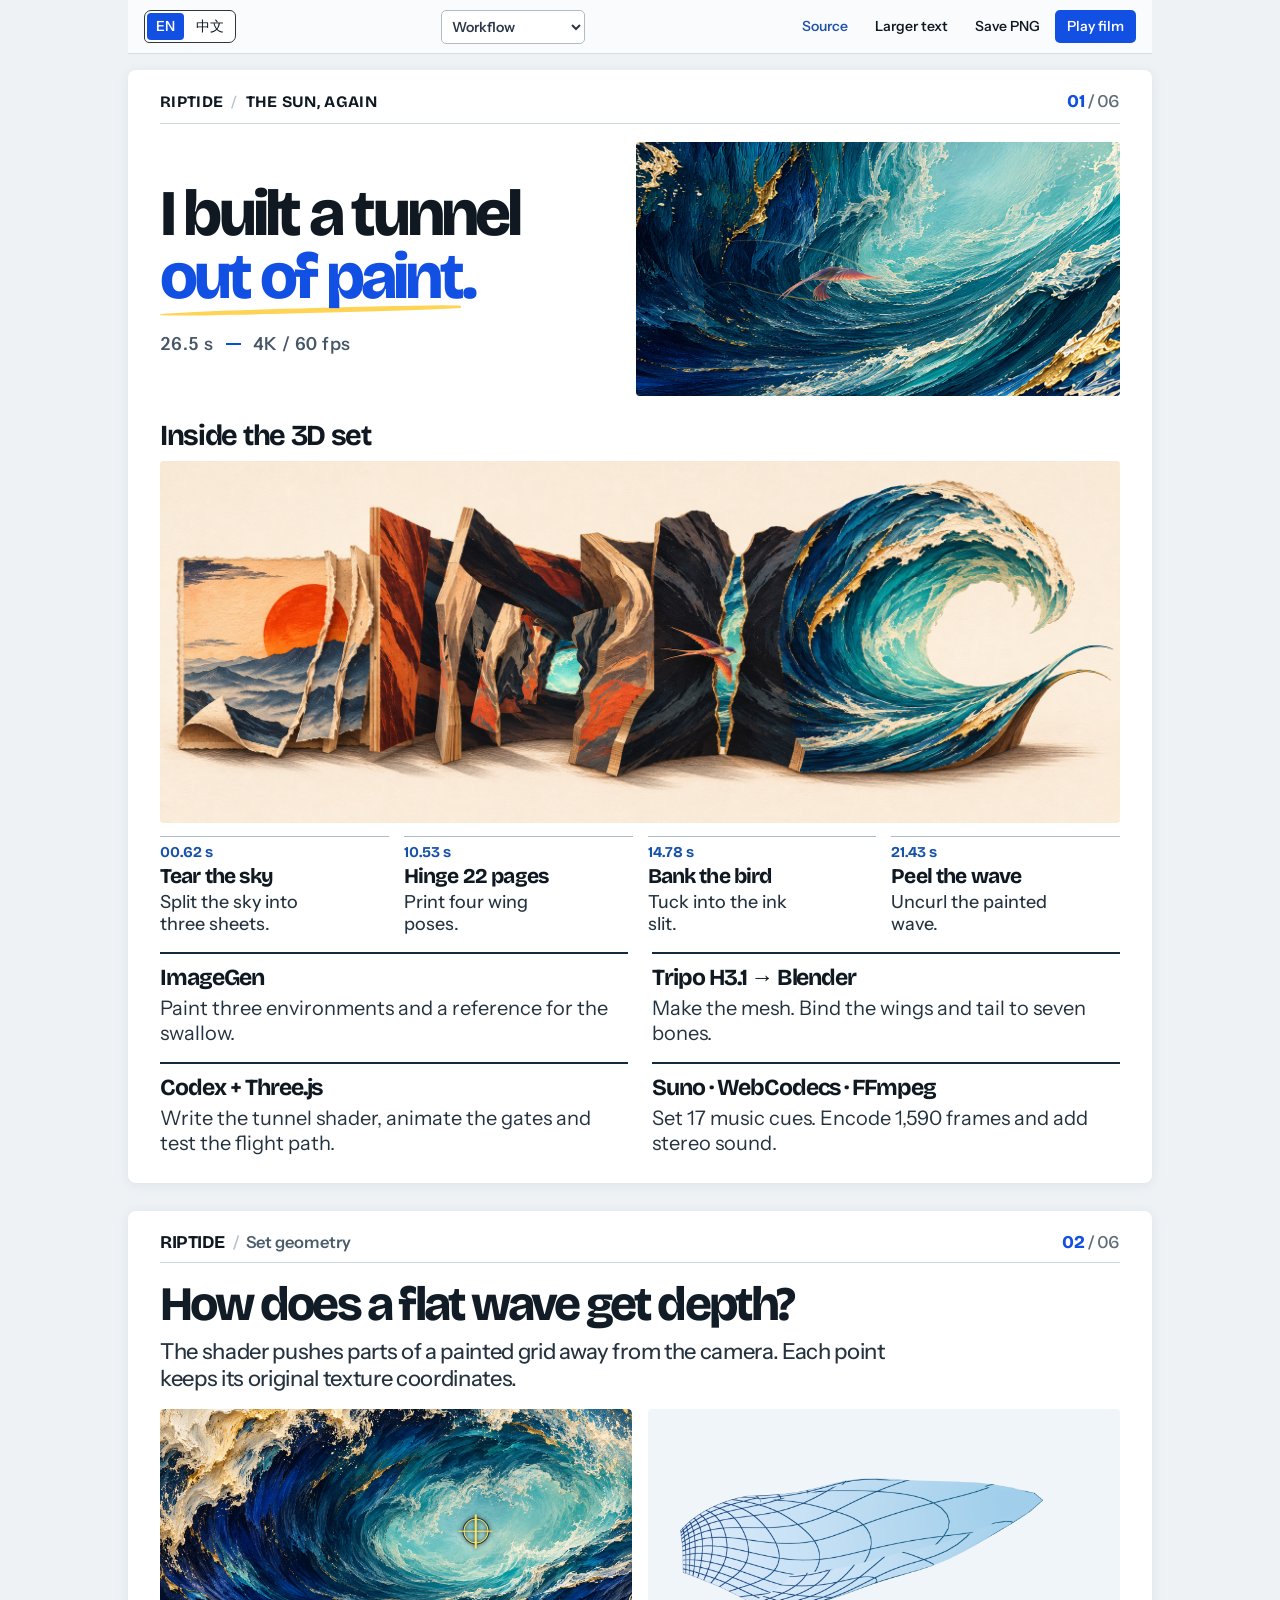
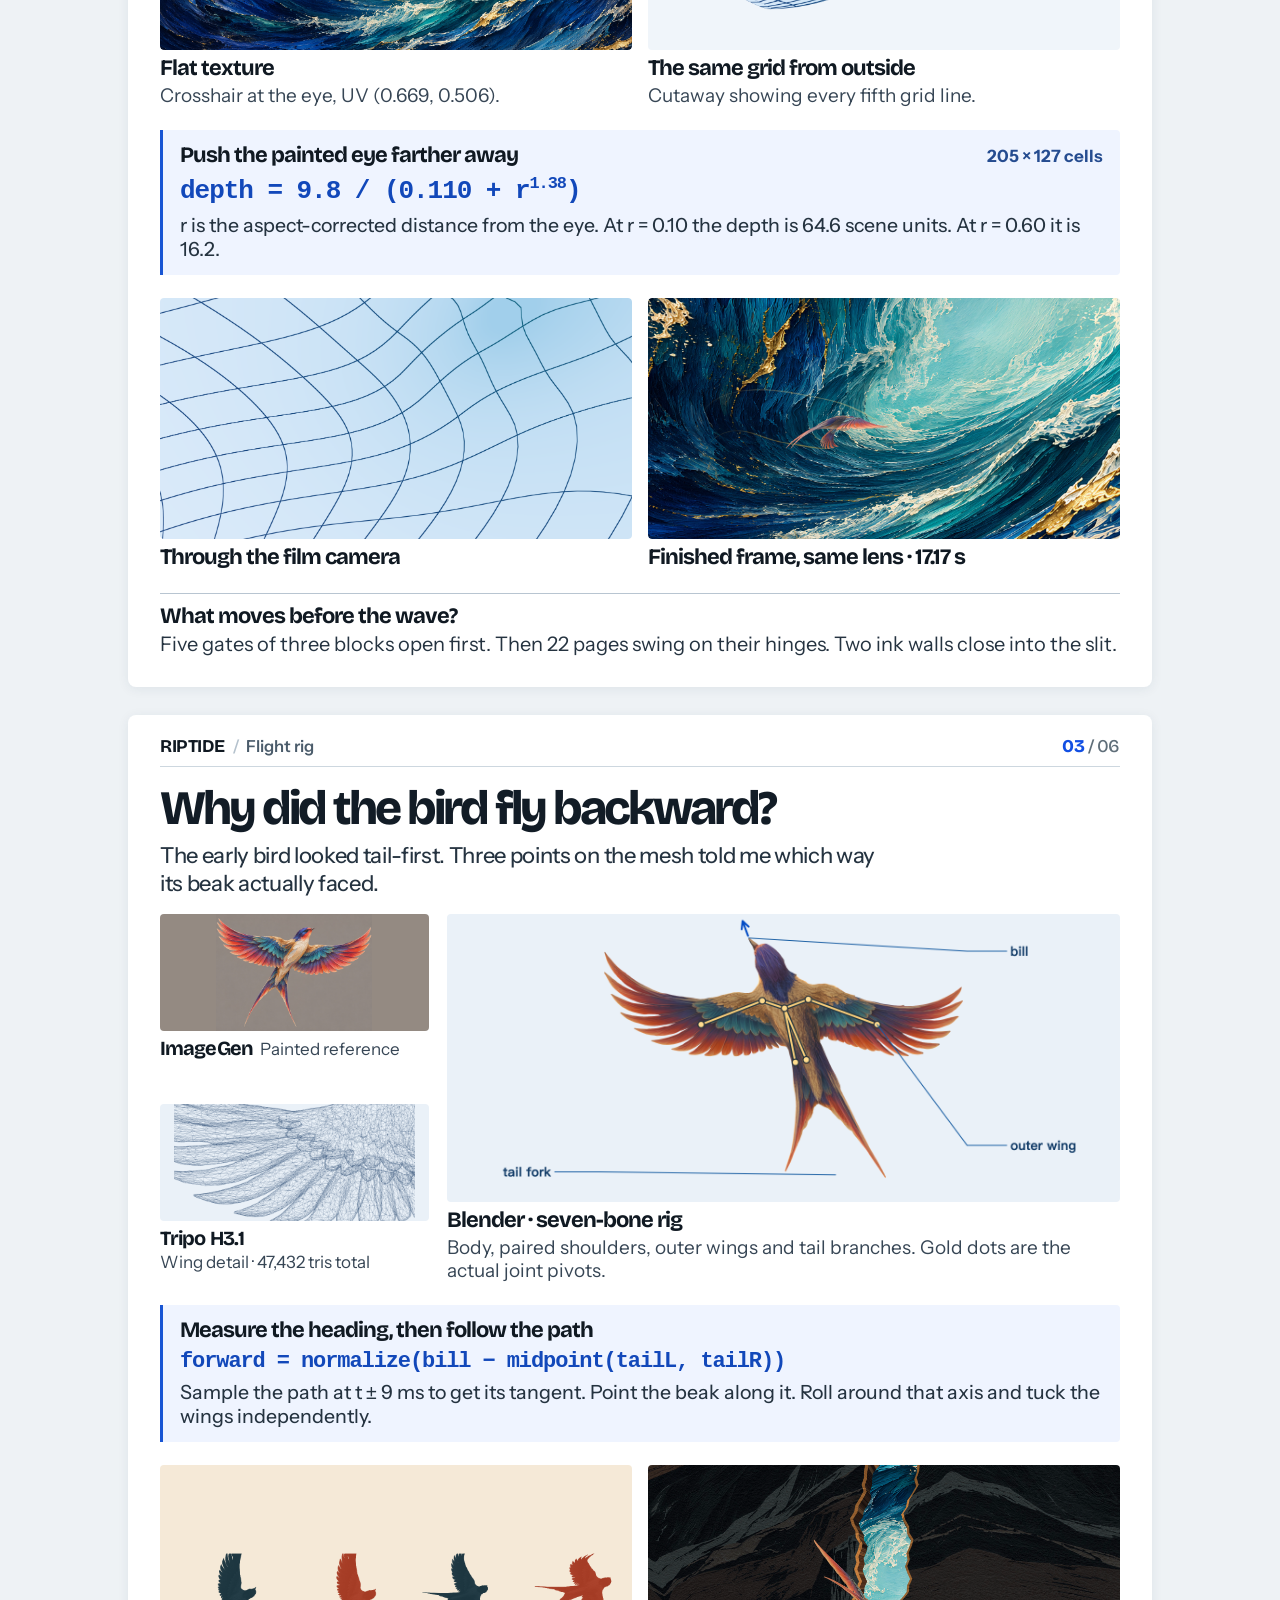
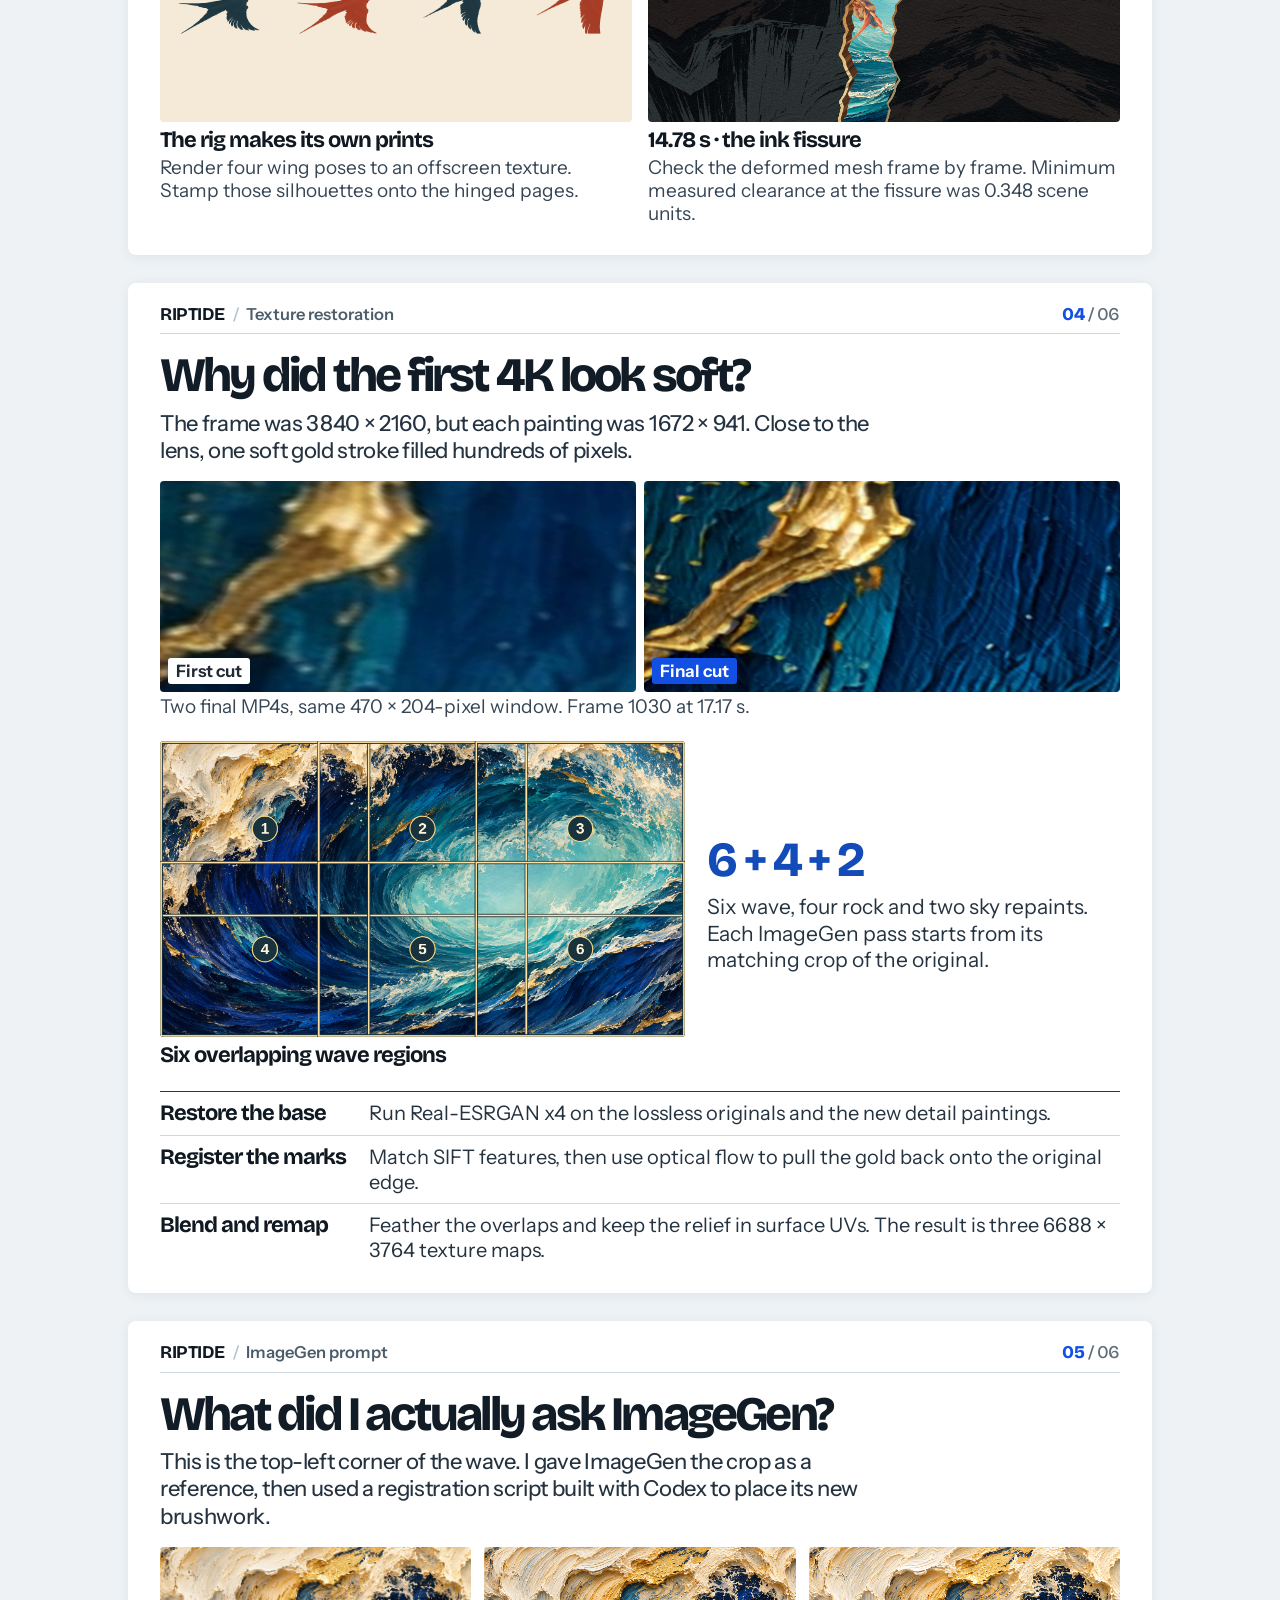
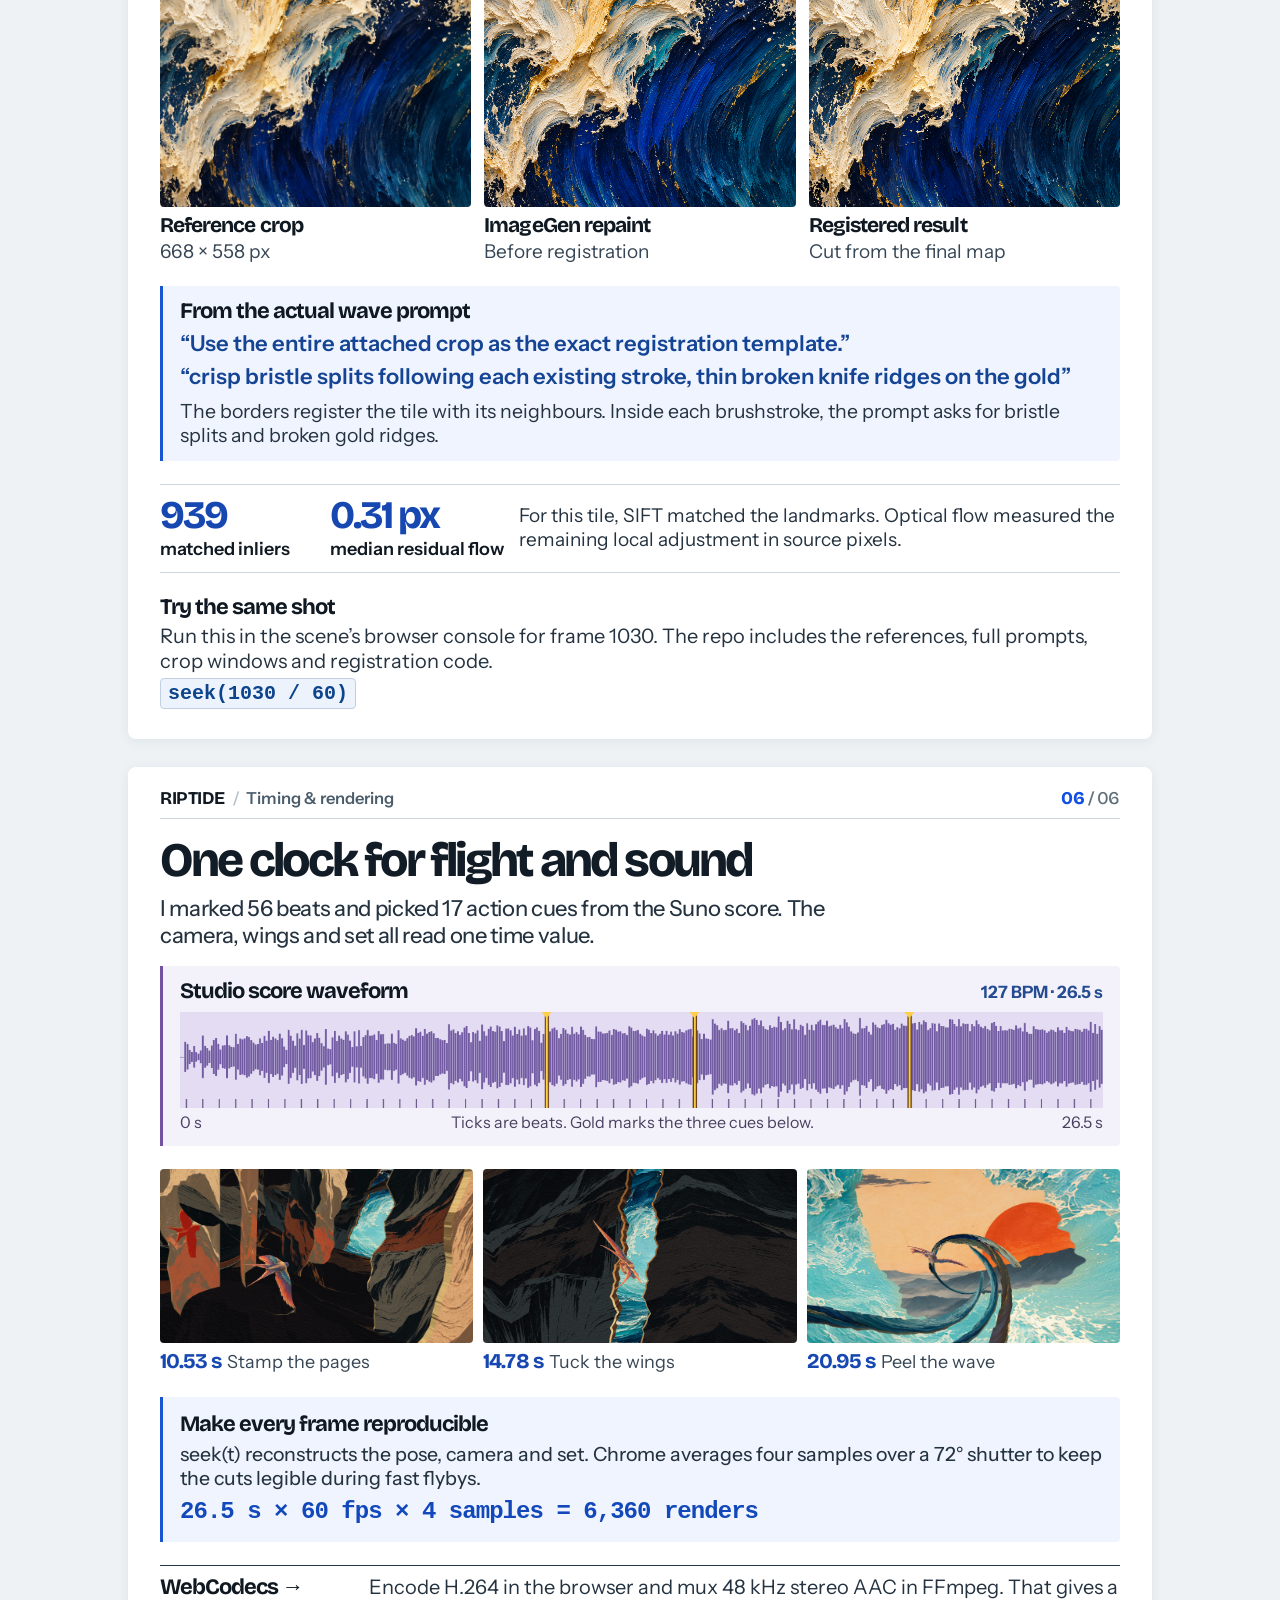
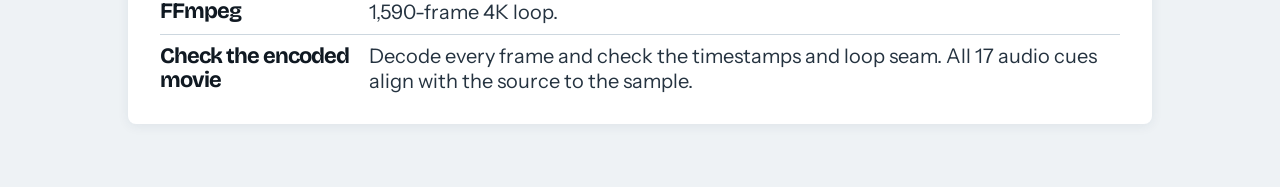
==== making-of.html @ d549d16a "Release Riptide and its six illustrated build notes" ====
<!doctype html>
<html lang="en"><head><meta charset="utf-8"><meta name="viewport" content="width=device-width,initial-scale=1">
<link rel="icon" href="data:,"><meta name="author" content="Andy Woohoo"><meta name="theme-color" content="#f8fafc"><title>The Sun, Again / Riptide — Making of</title>
<style>@font-face{font-family:Instrument;src:url(assets/instrument-sans.woff2) format("woff2");font-weight:100 900;font-display:swap}
@font-face{font-family:Print;src:url(making-of-src/art/instrument-serif-regular.woff2) format("woff2");font-weight:400;font-display:swap}
@font-face{font-family:Print;src:url(making-of-src/art/instrument-serif-italic.woff2) format("woff2");font-weight:400;font-style:italic;font-display:swap}
*{box-sizing:border-box}html{background:#1c2426;color:#212b2c}body{margin:0;font-family:Instrument,"PingFang SC","Microsoft YaHei",sans-serif;font-synthesis:none}
button,a{font:inherit;color:inherit}button{cursor:pointer}a{text-decoration:none}
button:focus-visible,a:focus-visible,input:focus-visible{outline:3px solid #cf5c31;outline-offset:3px}
.reader{width:min(100% - 32px,900px);min-height:64px;margin:auto;display:flex;align-items:center;justify-content:space-between;color:#eee7da;font-size:14px;gap:12px}
.reader button,.reader a,.modal-actions button,.modal-actions a{border:0;background:none;padding:8px 12px;line-height:1.2}
.langs,.actions{display:flex;align-items:center;gap:3px}.reader .langs button[aria-pressed=true]{border-bottom:1px solid #f1d6a5}
.reader .actions a:last-child{color:#243130;background:#eddfc9;border-radius:3px}
.reader button:hover,.reader a:hover,.modal-actions button:hover,.modal-actions a:hover{text-decoration:underline}
main{padding:0 16px 32px}#scroll-area{max-width:900px;margin:auto;overflow:auto}#paper-size{position:relative;overflow:hidden;margin:auto}
.poster{width:800px;height:1000px;transform-origin:top left;background:#f8ecda;color:#172b30;display:grid;grid-template-rows:266px 448px 235px 51px;overflow:hidden;position:relative}
.hero{isolation:isolate;position:relative;background:#0d222c;overflow:hidden;color:#fff3dd}
.hero>img{position:absolute;inset:0 0 0 auto;width:81%;height:100%;object-fit:cover;object-position:53% 56%;z-index:-2}
.hero-shade{position:absolute;inset:0;z-index:-1;background:linear-gradient(90deg,#102530 0%,#102530 14%,rgba(13,34,44,.96) 24%,rgba(13,34,44,.8) 34%,rgba(13,34,44,.14) 53%,transparent 64%)}
.hero-copy{position:absolute;inset:25px 30px}
.film-name{font-weight:640;letter-spacing:.12em;font-size:15px;line-height:1.3}.film-name span{color:#e6a37a;margin:0 3px}
h1,h2,figure,p{margin:0}
h1{font:400 72px/.88 Print,Georgia,serif;letter-spacing:-.025em;margin-top:21px}
h1>span,h1>em{display:block}h1>em{font-weight:400;color:#f6c49a}
.hero-meta{display:flex;gap:9px;align-items:center;font-size:17px;letter-spacing:.025em;position:absolute;bottom:0;left:0;color:#efdfcc;font-variant-numeric:tabular-nums}
.hero-meta b{width:22px;height:1px;background:#c98e65}
.route{background:#f8ead7;display:grid;grid-template-rows:52px 279px 117px;border-bottom:1px solid #a6937c}
.route-header{padding:16px 30px 0;display:flex;align-items:baseline;justify-content:space-between;z-index:1}
.route h2,.proof h2{font:400 33px/1.06 Print,Georgia,serif;letter-spacing:-.025em}
.toolname{font-size:17px;letter-spacing:.005em;font-weight:570;color:#594c3f}.toolname i{font-weight:400;font-style:normal;color:#a9482d}
.model{width:100%;position:relative;overflow:hidden}.model img{width:100%;height:100%;object-fit:cover;object-position:center 52%;display:block}
.model:after{content:"";position:absolute;inset:0;pointer-events:none;background:linear-gradient(180deg,#f8ead7 0,transparent 9%,transparent 94%,#f8ead7 100%)}
.stations{display:grid;grid-template-columns:repeat(4,1fr);padding:0 29px;gap:14px}
.station,.proof{text-align:left;border:0;background:none;color:inherit;padding:0;display:block;font-family:inherit;appearance:none}
.station{position:relative;align-self:start;border-top:1px solid #a48c71;padding-top:6px}.station:before{content:"";position:absolute;top:-5px;left:0;width:1px;height:7px;background:#996d4b}
.station time{display:block;color:#8c462d;font:600 13px/1.2 Instrument,sans-serif;font-variant-numeric:tabular-nums;letter-spacing:.045em}
.station strong{display:block;font-weight:680;font-size:20px;line-height:1.18;margin:4px 0 3px;letter-spacing:-.04em}
.station>span{display:block;color:#493f37;font-size:16px;line-height:1.19;font-weight:470;max-width:170px}
.proofs{padding:19px 30px 12px;display:grid;grid-template-columns:1fr 1fr;gap:22px;background:#faf3e6}
.proof{align-self:start;min-width:0}.proof h2{font-size:32px;margin:0 0 12px}
.triptych,.crops{height:106px;display:grid;gap:3px;overflow:hidden;background:#f5e9d9}
.triptych{grid-template-columns:1fr 1fr 1fr}.triptych img,.crops img{display:block;width:100%;height:100%;object-fit:cover}
.triptych img:first-child{object-position:62% 52%}.triptych img:nth-child(2){object-position:65% 50%}.triptych img:nth-child(3){object-position:56% 46%}
.crops{grid-template-columns:1fr 1fr}.crops>div{min-width:0;position:relative;overflow:hidden}
.crops img{object-position:25% center}.crops span{position:absolute;left:4px;bottom:4px;background:#0c222ee8;color:#fff4df;padding:2px 6px;font-size:15px;line-height:1.1}
.proof p{margin-top:10px;color:#393d3c;font-size:18px;line-height:1.22;font-weight:470}
.colophon{display:flex;align-items:center;justify-content:space-between;padding:0 30px;background:#192f35;color:#f5e8d5;font-size:13px;font-weight:460}.colophon .author{font-size:17px;font-weight:600}.colophon>div{display:grid;text-align:right;line-height:1.3}.colophon a{color:#f2caac;font-size:15px}.colophon a:hover{text-decoration:underline}
.station:hover strong,.proof:hover h2{color:#9d3a23}html.export .station:hover strong,html.export .proof:hover h2{color:inherit}
[lang="zh-CN"] h1{font:600 53px/1.17 "Songti SC","STSong","PingFang SC",serif;margin-top:17px;letter-spacing:.005em}
[lang="zh-CN"] h1>em{font-style:normal;font-weight:600}
[lang="zh-CN"] .route h2,[lang="zh-CN"] .proof h2{font:650 27px/1.12 "Songti SC","STSong","PingFang SC",serif;letter-spacing:0}
[lang="zh-CN"] .station strong{letter-spacing:0;font-size:18px}[lang="zh-CN"] .station>span{font-size:15px;line-height:1.32}
[lang="zh-CN"] .proof p{font-size:17px;line-height:1.4}
dialog{width:min(700px,calc(100% - 24px));max-height:92dvh;padding:16px 24px 20px;color:#142d34;background:#fcf2e3;border:1px solid #9e896e;border-radius:3px;overflow:auto}
dialog::backdrop{background:#091a21cc}.dialog-bar,.modal-actions,.range-row{display:flex;align-items:center;justify-content:space-between;gap:10px}.dialog-bar{font-weight:640;font-size:13px;letter-spacing:.05em;color:#904127}
#close{background:none;border:0;font-size:30px;line-height:1;padding:1px 5px}#modal-title{font:400 42px/1.06 Print,"Songti SC",Georgia,serif;margin:7px 0 16px}
#view{position:relative;line-height:0;overflow:hidden;background:#e8d8bd}#view img{width:100%;height:auto;display:block}.modal-triplet{display:grid;grid-template-columns:1fr 1fr 1fr;gap:3px}.modal-triplet img{aspect-ratio:1.09;object-fit:cover}
#view .front{position:absolute;inset:0;height:100%;width:100%;clip-path:inset(0 50% 0 0)}
#view .split{position:absolute;top:0;bottom:0;left:50%;border-left:2px solid #fff7d7}
.range-row{margin:10px 0 2px;font-size:14px}.range-row input{accent-color:#95502e;width:47%}#modal-text{font-size:18px;line-height:1.45;margin:14px 0 20px}
.modal-actions{justify-content:flex-start;border-top:1px solid #bdad96;padding-top:10px;gap:6px}.modal-actions button{padding-left:0;padding-right:14px}.modal-actions a{margin-left:auto;font-weight:620;color:#8c3b25}
[hidden]{display:none!important}
@media(max-width:580px){main{padding:0 0 20px}.reader{width:calc(100% - 12px);min-height:49px;font-size:12px}.reader button,.reader a{padding:7px 6px}.actions{gap:1px}dialog{padding:13px 14px}#modal-title{font-size:33px}#modal-text{font-size:16px;line-height:1.42}}
@media(prefers-reduced-motion:no-preference){.station strong,.proof h2{transition:color .15s ease}}
html.export,html.export body{background:#f8ecda}html.export nav{display:none}html.export main{padding:0}html.export #scroll-area{max-width:none;margin:0;overflow:visible}

#book{width:800px;display:grid;gap:16px;transform-origin:top left}
.reader select{color:inherit;background:#243336;border:1px solid #536060;border-radius:3px;font:inherit;padding:6px;cursor:pointer;max-width:144px}
.reader{position:sticky;top:0;z-index:4;background:#1c2426}
#book>article{scroll-margin-top:66px}
.stack{padding:15px 30px 14px;display:grid;grid-template-columns:1fr 1fr;grid-template-rows:1fr 1fr;column-gap:24px;row-gap:11px;background:#faf1e1}
.stack>div,.stack>button{padding:8px 0 0;border:0;border-top:1px solid #b39b7c;background:none;color:inherit;font:inherit;text-align:left;align-self:stretch;display:flex;flex-direction:column;justify-content:flex-start}
.stack strong{font-size:21px;line-height:1.16;letter-spacing:-.033em;font-weight:680}
.stack p{margin:5px 0 0;line-height:1.25;font-size:17px;color:#47483f}
.stack-action:hover strong{color:#a04d30}
.plate{width:800px;height:1000px;display:flex;flex-direction:column;background:#faf1e2;color:#183038;overflow:hidden;position:relative}
.platehead{padding:22px 30px 17px;flex:none}
.folio{display:flex;align-items:center;justify-content:space-between;line-height:1.15;border-bottom:1px solid #a79174;padding-bottom:8px;color:#784c34;font-size:15px;font-weight:580}
.folio b{letter-spacing:.13em;font-size:15px;color:#193239;font-weight:700}
.platehead h2{font:400 55px/1.03 Print,Georgia,serif;letter-spacing:-.027em;margin:14px 0 7px}
.platehead p{font-size:21px;font-weight:470;line-height:1.27;max-width:735px;color:#394348;letter-spacing:-.013em}
.platebody{display:flex;flex-direction:column;justify-content:space-between;gap:12px;flex:1;min-height:0;padding:0 30px 20px}
.platebody>*{flex:none}
.duo,.bird-bottom,.cueframes{display:grid;grid-template-columns:1fr 1fr;gap:16px}
.plate figure{min-width:0}
.plate figure img,.region-picture canvas{display:block;width:100%;height:100%;object-fit:cover}
.plate figcaption{padding-top:7px}
.plate figcaption>b,.plate figcaption>span{display:block}
.plate figcaption>b,.compare-proof>b,.textband>b,.recipe b,.pipeline>b,.plothead strong{font-size:20px;font-weight:680;line-height:1.12;letter-spacing:-.023em}
.plate figcaption>span,.compare-proof>span{font-size:17px;line-height:1.23;color:#444b48;display:block;margin-top:3px}
.imgscene,.region-picture{overflow:hidden;position:relative;background:#182d35}
.widefig .imgscene{height:176px}
.wire img{object-fit:contain!important}
.lensfig .imgscene{height:147px}
.eye-pin{position:absolute;left:66.9%;top:50.6%;transform:translate(-50%,-50%);width:25px;height:25px;border:1.5px solid #ffdd86;border-radius:50%;filter:drop-shadow(0 0 2px #16262a)}
.eye-pin:before,.eye-pin:after{position:absolute;content:'';background:#ffeab3;left:50%;top:50%;transform:translate(-50%,-50%)}
.eye-pin:before{height:1.5px;width:34px}.eye-pin:after{height:34px;width:1.5px}
.math-note,.pipeline{background:#17343c;color:#fbf2de;padding:14px 18px 13px}
.math-title,.plothead{display:flex;align-items:baseline;justify-content:space-between;gap:10px}
.math-title>b,.pipeline>b{font-size:19px;line-height:1.15;font-weight:640}
.math-title>span{font-size:15px;color:#ddc6a4;white-space:nowrap}
.math-note code,.pipeline code{font:500 25px/1.15 ui-monospace,Menlo,monospace;display:block;letter-spacing:-.04em;margin:6px 0;color:#f9c58c}
.math-note sup{font-size:.65em}
.math-note p,.pipeline p{line-height:1.28;font-size:17.5px;color:#f3e7d7;font-weight:440}
.textband{border-top:1px solid #a59074;padding-top:9px}
.textband p,.recipe p,.region-notes p{font-size:18px;line-height:1.25;color:#394544;margin:4px 0 0}
.sheetfoot{display:flex;align-items:center;gap:18px;padding:0 30px;background:#192f35;color:#f3e5d0;height:42px;flex:none;font-size:14px}
.sheetfoot>span{margin-right:auto;font-size:16px;font-weight:650}
.sheetfoot a{color:#f1ccb0}.sheetfoot a:hover,.project-url:hover{text-decoration:underline}
.bird-build{display:grid;grid-template-columns:29% 1fr;grid-template-rows:1fr 1fr;column-gap:17px;row-gap:9px}
.small-view{grid-column:1}.big-view{grid-column:2;grid-row:1 / span 2;display:flex;flex-direction:column}
.bird-build .small-view img{height:81px;object-fit:contain;background:#132a33}
.bird-build .small-view:first-child img{object-fit:cover;object-position:50% 46%}
.bird-build .big-view img{height:211px;object-fit:contain;background:#132a33}
.small-view figcaption{display:flex;align-items:baseline;flex-wrap:wrap;gap:2px 7px;padding-top:5px}
.small-view figcaption>b{font-size:18px}.small-view figcaption>span{font-size:15px;margin:0}
.birdcard .math-note code{font-size:21px}
.bird-bottom figure>img{height:139px}.bird-bottom figure:first-child>img{object-fit:contain;background:#f0dfbf}
.compare-proof{border:0;background:none;padding:0;font:inherit;text-align:left;color:inherit}
.compare-proof .crops{height:168px;gap:4px}.compare-proof .crops img{object-fit:fill;object-position:center}
.compare-proof .crops span{left:8px;bottom:7px;font-size:16px;padding:4px 8px}
.compare-proof>b{display:block;margin-top:8px}
.repaintrow{display:grid;grid-template-columns:1.12fr .88fr;gap:22px;align-items:center}
.region-picture{aspect-ratio:1672 / 941}
.region-picture canvas{position:absolute;inset:0}
.region-notes strong{font:400 51px/.98 Print,Georgia,serif;letter-spacing:-.035em;color:#9b462e}
.region-notes p{margin-top:10px;font-size:19px;line-height:1.27}
.recipe>div{display:grid;grid-template-columns:195px 1fr;align-items:baseline;gap:12px;border-top:1px solid #aa9579;padding:8px 0}
.recipe>div:last-child{padding-bottom:0}
.recipe p{margin:0;font-size:17.5px;line-height:1.24}
.waveplot{background:#17343c;color:#f6e8cf;padding:13px 15px 10px}
.plothead strong{font-size:20px}.plothead>span{font-size:16px;color:#f6c897}
#waveplot{height:76px;width:100%;display:block;margin:8px 0 4px}
.plotlegend{display:flex;justify-content:space-between;align-items:center;color:#ecdcc5;font-size:14px}
.cueframes{grid-template-columns:repeat(3,1fr);gap:10px}
.cueframes figure>img{height:133px}
.cueframes figcaption{display:flex;align-items:baseline;gap:6px;flex-wrap:wrap}
.cueframes figcaption>b{font-size:18px;color:#9a452b}.cueframes figcaption>span{margin:0;font-size:16px}
.pipeline{padding:15px 18px 14px}.pipeline p{margin:5px 0 8px}.pipeline code{font-size:23px;margin:0}
.project-url{border:1px solid #a38f73;padding:9px 12px;display:flex;align-items:baseline;gap:11px;font-size:16px;justify-content:space-between}
.project-url b{font-size:17px;letter-spacing:-.02em}
[lang="zh-CN"] .platehead h2{font:600 39px/1.17 "Songti SC","STSong","PingFang SC",serif;letter-spacing:0;margin:13px 0 9px}
[lang="zh-CN"] .platehead p{font-size:20px;line-height:1.4}
[lang="zh-CN"] .plate figcaption>span,[lang="zh-CN"] .stack p,[lang="zh-CN"] .recipe p{line-height:1.35}
[lang="zh-CN"] .big-view figcaption>span{max-width:480px}
[lang="zh-CN"] .plate figcaption>b,[lang="zh-CN"] .recipe b{letter-spacing:0}
[lang="zh-CN"] .math-note p,[lang="zh-CN"] .pipeline p{line-height:1.4}
@media(max-width:580px){.reader{gap:3px}.reader select{padding:5px 2px;max-width:96px}.reader button,.reader a{padding:7px 4px}#book>article{scroll-margin-top:50px}}
.bird-build .small-view img{height:99px;object-fit:contain}
.bird-build .small-view:first-child img{object-fit:contain;background:#948a82}
.bird-build .small-view:nth-child(2) img,.bird-build .big-view img{background:#233943}
.bird-build .big-view img{height:235px}
.bird-bottom figure:first-child>img{background:#f5e9d7}
.compare-proof .crops img{object-fit:cover}

@font-face{font-family:GuideHand;src:url(making-of-src/art/balsamiq-bold.woff2) format("woff2");font-style:normal;font-weight:650 900;font-display:swap}
:root{--ink:#1f232a;--blue:#0052d9;--sub:#47515e;--rule:#cad2dc;--paper:#fdfefd;--dots:radial-gradient(#dce3e9 .8px,transparent .95px);--hand:GuideHand,"Chalkboard SE","Hannotate SC","PingFang SC",sans-serif}
html,body{background:#edf0f2;color:var(--ink)}
.reader{color:var(--ink);background:#fbfdfcf7;border-bottom:1px solid #d5dce2;max-width:900px;min-height:56px;margin-bottom:12px;padding:0 10px;backdrop-filter:blur(9px)}
.langs{padding:2px;background:#fff;border:1.25px solid #30363b;border-radius:7px 6px 7px 5px}
.reader .langs button{border:0;border-radius:4px;padding:5px 9px;color:var(--ink)}
.reader .langs button[aria-pressed=true]{background:var(--blue);color:#fff;border:0}
.reader select{color:#2c3848;background:#fff;border:1px solid #aebbc9;border-radius:5px;font-weight:580}
.reader .actions a:last-child{color:white;background:var(--blue);border-radius:5px}
.reader a,.reader button{font-weight:550}
#book{gap:20px}#scroll-area{max-width:900px}
.poster,.plate{background-color:var(--paper);background-image:var(--dots);background-size:22px 22px;color:var(--ink)}
.poster{grid-template-rows:262px 436px 247px 55px}
.hero{background:transparent;color:var(--ink);isolation:auto}
.hero>img{width:48%;height:210px;inset:25px 25px auto auto;z-index:0;object-fit:cover;object-position:52% 50%;border:1.7px solid var(--ink);border-radius:16px 6px 17px 7px / 7px 14px 6px 15px;box-shadow:3px 3px 0 #20252e}
.hero-shade{display:none}.hero-copy{inset:25px auto 28px 29px;width:340px}
.film-name{color:var(--blue);font-size:15px;font-weight:720;letter-spacing:.075em}.film-name span{color:#667685}
h1{font:700 51px/.99 var(--hand);margin:23px 0 0;letter-spacing:-.045em}
h1>em{position:relative;color:var(--blue);font-style:normal;font-weight:700;width:max-content;isolation:isolate}
h1>em:after{content:"";position:absolute;left:1%;right:0;height:8px;bottom:0;z-index:-1;background:#ffe167;border-radius:51% 36% 28% 40%;transform:rotate(-1.5deg)}
.hero-meta{color:#3a4653;font-size:17px;font-weight:600}.hero-meta b{background:#0052d9;width:15px;height:2px}
.route{border:1.7px solid var(--ink);border-radius:14px 7px 12px 7px / 7px 13px 7px 13px;margin:0 24px;background:#fff;grid-template-rows:47px 260px 125px;overflow:hidden}
.route-header{padding:12px 15px 0}
.route h2{font:700 28px/1.08 var(--hand);letter-spacing:-.04em}
.toolname{font-size:15px;color:#0052c9;font-weight:680}.toolname i{color:#24364b}
.model{width:calc(100% - 28px);margin:0 14px;border:1px solid #dbe1e4;border-radius:6px 5px 7px 4px}
.model img{object-position:center 57%;object-fit:cover}
.model:after{display:none}
.stations{padding:12px 14px 0;gap:11px}
.station{padding-top:7px;border-top:2px solid var(--step);--step:#0052d9}
.station:nth-child(1){--step:#b8491d}.station:nth-child(2){--step:#a62d36}.station:nth-child(3){--step:#164fa6}.station:nth-child(4){--step:#006c7c}
.station:before{display:none}
.station time{color:var(--step);font-size:14px;font-weight:730;letter-spacing:0}
.station strong{color:var(--ink);font:700 19px/1.13 var(--hand);letter-spacing:-.025em;margin:4px 0}
.station>span{color:#414b57;font-weight:460;line-height:1.23}
.stack{padding:15px 25px;column-gap:13px;row-gap:10px;background:transparent}
.stack>div,.stack>button{padding:8px 12px 9px;border:1.2px solid #acb9c8;border-radius:8px 5px 8px 5px;background:#f3f7fe}
.stack>div:nth-child(2){background:#f4f7f4;border-color:#adbfb1}
.stack>div:nth-child(3){background:#f1f7fa;border-color:#a6bdc6}
.stack>div:nth-child(4){background:#f5f3fd;border-color:#bcb3d2}
.stack strong{font:700 20px/1.16 var(--hand);letter-spacing:-.02em}
.stack p{color:#38434e;font-size:17px;line-height:1.24;margin-top:4px}
.stack-action:hover strong,.station:hover strong{color:var(--blue)}
.colophon,.sheetfoot{background:#fff;color:var(--ink);border-top:1px solid #aebac7;padding:0 27px}
.colophon .author,.sheetfoot>span{font:700 18px/1.1 var(--hand);color:#1f2429}
.colophon a,.sheetfoot a{color:#004db7;font-weight:580}
.colophon>div>span{color:#556373}
.plate{--accent:#0052d9;--panel:#edf4ff}
.geometry{--accent:#006780;--panel:#eaf6f7}
.birdcard{--accent:#0052c8;--panel:#edf3ff}
.texturecard{--accent:#a33f0a;--panel:#fff3e6}
.timingcard{--accent:#5e3f99;--panel:#f1eef9}
.platehead{padding:19px 26px 14px}
.folio{padding:0 0 9px;border-bottom:1px solid #b6c1cc;color:var(--accent);font-size:15px;font-weight:680}
.folio b{font:700 18px/1 var(--hand);letter-spacing:.025em;color:#202934}
.platehead h2{font:700 42px/1.07 var(--hand);letter-spacing:-.042em;margin:15px 0 8px;color:#1d222a}
.platehead p{background:transparent;color:#35414c;font-size:21px;line-height:1.28;font-weight:460}
.platebody{padding:0 26px 18px;gap:9px}
.platebody figure img,.imgscene,.region-picture,.compare-proof .crops>div{border-radius:8px 4px 7px 4px}
.imgscene,.bird-build figure>img,.bird-bottom figure>img,.cueframes figure>img,.region-picture,.compare-proof .crops>div{border:1.25px solid #273544}
.imgscene{background:#f0f5fa}
.plate figcaption>b,.textband>b,.recipe b,.pipeline>b,.plothead strong,.math-title>b{font:700 20px/1.15 var(--hand);letter-spacing:-.026em}
.plate figcaption>span,.compare-proof>span{color:#3b4752;font-size:17px}
.math-note,.pipeline,.waveplot{border:1.4px solid #263542;border-radius:10px 5px 9px 6px / 5px 9px 6px 8px;background:var(--panel);color:var(--ink);box-shadow:2px 2px 0 #293642}
.math-title>span,.plothead>span{color:var(--accent);font-weight:680}
.math-note code,.pipeline code{font-size:24px;color:var(--accent);font-weight:650}
.math-note p,.pipeline p{color:#34414d;font-weight:450}
.textband{border-top:1px dashed #9faeba;padding-top:8px}
.textband p,.recipe p,.region-notes p{color:#35434e}
.eye-pin{border-color:#ffdb49;box-shadow:0 0 0 1px #273a45}.eye-pin:before,.eye-pin:after{background:#ffe565}
.bird-build .big-view img,.bird-build .small-view:nth-child(2) img{background:#eaf1f8}
.bird-build .big-view img{object-fit:contain}
.birdcard .math-note code{font-size:21px;letter-spacing:-.05em}
.compare-proof .crops{background:transparent;height:174px;gap:7px}
.compare-proof .crops span{border:1px solid #26374b;background:white;color:#202935;border-radius:4px;font-size:15px;font-weight:670}
.compare-proof .crops>div:nth-child(2) span{color:white;background:var(--blue)}
.region-notes strong{font:700 44px/1 var(--hand);color:var(--accent);letter-spacing:-.04em}
.recipe>div{border-color:#b3bfca}.recipe>div:first-child{border-top:2px solid var(--accent)}
.plothead strong{color:var(--ink)}.plotlegend{color:#4a405f}.cueframes figcaption>b{color:var(--accent)}
.project-url{background:#fff;color:#163451;border:1.2px solid #7196c3;border-radius:6px}.project-url b{color:#004cb6}
dialog{background:#fff;color:var(--ink);border:1.5px solid #253647;border-radius:12px 7px 11px 7px}
dialog::backdrop{background:#15253bc4}#modal-title{font:700 34px/1.1 var(--hand);letter-spacing:-.035em}
.dialog-bar,.modal-actions a{color:var(--blue)}.modal-actions{border-color:#c2ceda}.range-row input{accent-color:var(--blue)}
[lang="zh-CN"] h1{font:700 41px/1.21 "Hannotate SC","Kaiti SC","PingFang SC",sans-serif;margin-top:18px;letter-spacing:0}
[lang="zh-CN"] .platehead h2,[lang="zh-CN"] .route h2{font-family:"Hannotate SC","Kaiti SC","PingFang SC",sans-serif;letter-spacing:0}
[lang="zh-CN"] .stack strong,[lang="zh-CN"] .station strong{font-family:var(--hand);letter-spacing:0}
html.export,html.export body{background:#fff}
@media(max-width:580px){.reader{min-height:46px;padding:0 3px;width:100%;margin-bottom:5px}.reader .langs button{padding:5px 6px}}
.promptcard{--accent:#0752bf;--panel:#edf4ff}
.tiletrip{display:grid;grid-template-columns:repeat(3,1fr);gap:13px}
.tiletrip figure>img{display:block;aspect-ratio:668 / 558;object-fit:contain;height:auto;max-height:192px;background:#eff3f8;border:1.2px solid #273544}
.tiletrip figcaption>b{font-size:19px}
.prompt-note{border:1.4px solid #28374b;border-radius:9px 5px 8px 5px;background:#edf4ff;padding:13px 16px;box-shadow:2px 2px 0 #273544}
.prompt-note>b,.registration b{font:700 20px/1.15 var(--hand);letter-spacing:-.02em}
.prompt-note blockquote{margin:7px 0 0 0;color:#194d99;font-size:20px;font-weight:600;line-height:1.25}
.prompt-note p,.registration p{font-size:17px;line-height:1.26;color:#35434e;margin-top:8px}
.registration{display:grid;grid-template-columns:155px 171px 1fr;align-items:center;gap:15px;padding:12px 0;border-block:1px solid #bac5d0}
.registration strong,.registration b{display:block}.registration strong{font:700 36px/1.06 var(--hand);color:#0052bb;letter-spacing:-.035em}
.registration b{font:590 16px/1.22 Instrument,sans-serif;letter-spacing:0;margin-top:4px}.registration p{margin:0}
.promptcard .textband{border:0;padding:0}.promptcard .textband code{display:inline-block;background:#edf3fd;border:1px solid #c1cfe1;padding:2px 7px;border-radius:4px;color:#0c458c;font:650 17px/1.25 ui-monospace,Menlo,monospace;margin-top:5px}

@font-face{font-family:Bricolage;src:url(making-of-src/art/bricolage.woff2) format("woff2");font-weight:200 800;font-style:normal;font-display:swap}
:root{--display:Bricolage,Instrument,"PingFang SC",sans-serif;--ink:#101922;--blue:#124fe3;--text:#253340;--pale:#edf3ff;--hair:#cdd7df}
html,body{background:#eef2f5;color:var(--ink)}
.poster,.plate{background:#fff;color:var(--ink)}
.poster{grid-template-rows:51px 225px 421px 303px}
.folio{display:flex;align-items:baseline;justify-content:space-between;padding:0 0 10px;color:var(--ink);border:0;border-bottom:1px solid var(--hair)}
.folio b,.folio .page-num{font:700 18px/1.04 var(--display);letter-spacing:-.025em;color:var(--ink)}
.folio b{display:flex;align-items:baseline;gap:8px}
.folio b>span{color:#b5c2cd;font-weight:430}
.folio b>em{font:580 16.5px/1 Instrument,"PingFang SC",sans-serif;letter-spacing:0;color:#4b5c6b}
.folio .page-num{font-variant-numeric:tabular-nums;color:var(--blue);font-weight:760;white-space:nowrap}
.page-num i{font-style:normal;color:#5f6e79;font-weight:470}
.cover-folio{margin:0 29px;padding-top:20px}
.cover-folio b{letter-spacing:.02em;font-size:16px}
.hero{overflow:visible;background:#fff}
.hero>img{width:48.2%;height:197px;inset:12px 29px auto auto;border:0;border-radius:4px;box-shadow:none}
.hero-copy{inset:10px auto 20px 28px;width:46%}
h1{font:780 52px/.965 var(--display);letter-spacing:-.058em;margin:14px 0 0}
h1>em{color:var(--blue);font-style:normal;font-weight:780}
h1>em:after{height:5px;bottom:-4px;left:0;right:4%;background:#ffd454;transform:rotate(-1.5deg)}
.hero-meta{font-size:18px;font-weight:550;gap:12px;color:#465666;bottom:3px}
.route{margin:0 28px;border:0;border-radius:0;grid-template-rows:42px 260px 119px}
.route-header{padding:0;align-items:baseline}
.route h2{font:710 29px/1.12 var(--display);letter-spacing:-.045em}
.model{width:100%;margin:0;border:none;border-radius:4px;background:#f9eddb;}
.model img{object-fit:cover;object-position:50% 54%}
.stations{gap:15px;padding:13px 0 0}
.station{border-top:1px solid #aebac6;padding-top:7px}
.station time{font:680 15px/1.15 var(--display);color:#1652a9}
.station strong{font:730 21px/1.09 var(--display);letter-spacing:-.04em}
.station>span{font-size:18px;line-height:1.2;color:var(--text)}
.stack{padding:14px 28px 23px;margin:0;gap:16px 24px;background:#fff}
.stack>div,.stack>button,.stack>div:nth-child(n){padding:12px 0 0;background:white;border:0;border-top:2px solid #172a3b;border-radius:0}
.stack strong{font:720 23px/1.05 var(--display);letter-spacing:-.045em}
.stack p{font-size:20px;line-height:1.24;color:var(--text);margin-top:6px}
.plate{--accent:#124aba;--panel:#edf3ff}
.platehead{padding:19px 29px 16px}
.platehead h2{font:760 43px/1.03 var(--display);letter-spacing:-.058em;color:#121c26;margin:17px 0 9px}
.platehead p{font-size:22px;line-height:1.24;font-weight:460;color:var(--text);letter-spacing:-.015em}
.platebody{padding:0 29px 25px;gap:11px}
.plate figcaption{padding-top:7px}
.plate figcaption>b,.textband>b,.recipe b,.pipeline>b,.plothead strong,.math-title>b,.prompt-note>b{font:715 22px/1.09 var(--display);color:var(--ink);letter-spacing:-.045em}
.plate figcaption>span,.compare-proof>span{font-size:19px;line-height:1.21;color:#374655}
.plate figure img,.imgscene,.region-picture,.compare-proof .crops>div,.bird-build figure>img,.bird-bottom figure>img,.cueframes figure>img{border:0;border-radius:4px}
.widefig .imgscene{height:191px}.lensfig .imgscene{height:155px}
.math-note,.pipeline,.waveplot,.prompt-note{border:0;border-left:3px solid #1855d3;border-radius:0 4px 4px 0;background:#eff4ff;box-shadow:none;padding:14px 17px}
.math-note p,.pipeline p,.prompt-note p{color:var(--text);font-size:19.5px;line-height:1.23;}
.math-note code,.pipeline code{color:#1248ba;font-size:26px;font-weight:620}
.math-title>span,.plothead>span{font-size:17px;color:#254c90}
.textband{border-top:1px solid #b8c5d1;padding-top:11px}
.textband p,.recipe p,.region-notes p{font-size:20px;line-height:1.24;color:var(--text)}
.bird-build{grid-template-columns:28% 1fr;gap:12px 18px}
.bird-build .small-view img{height:104px}
.bird-build .big-view img{height:242px}
.small-view figcaption>b{font-size:20px}.small-view figcaption>span{font-size:17px}
.birdcard .math-note code{font-size:22px}
.bird-bottom figure>img{height:148px}
.compare-proof .crops{height:184px;gap:8px}
.compare-proof .crops span{left:8px;bottom:8px;border:none;border-radius:3px;font:650 17px/1.1 Instrument,sans-serif}
.region-notes strong{font:730 49px/.98 var(--display);letter-spacing:-.065em;color:#134bb8}
.region-notes p{font-size:21px}
.recipe>div{grid-template-columns:197px 1fr;border-top:1px solid var(--hair);padding:9px 0}
.recipe>div:first-child{border-top:1.8px solid #273847}
.tiletrip figure>img{max-height:180px;border:0}
.tiletrip figcaption>b{font-size:21px}
.prompt-note blockquote{font-size:22px;line-height:1.2;font-weight:600;color:#144493}
.registration{border-color:var(--hair);grid-template-columns:155px 174px 1fr}
.registration strong{font:740 39px/.99 var(--display);color:#1748b2;letter-spacing:-.055em}
.registration b{font:600 18px/1.15 Instrument,sans-serif}.registration p{font-size:19px;color:var(--text)}
.promptcard .textband code{font-size:20px}
.plothead strong{font-size:22px}
.waveplot{background:#f3f2fa;border-color:#7153a0}
#waveplot{height:96px}
.plotlegend{font-size:16px}
.cueframes figure>img{height:154px}
.cueframes figcaption>b{font:720 21px/1.12 var(--display);color:#1748b2}
.cueframes figcaption>span{font-size:18px}
.pipeline{padding:16px 17px}
.pipeline code{font-size:24px;margin:7px 0 1px}
[lang="zh-CN"] .platehead h2,[lang="zh-CN"] .route h2,[lang="zh-CN"] h1{font-family:var(--display);font-weight:730;letter-spacing:-.025em;}
[lang="zh-CN"] h1{font-size:41px;line-height:1.18}
[lang="zh-CN"] .platehead h2{font-size:38px}
[lang="zh-CN"] .station strong,[lang="zh-CN"] .stack strong{font-family:var(--display)}
/* The reading edition reflows from its own type sizes. Print plates use the fixed artboard above. */
html.reading main{padding:0 20px 36px}
html.reading #scroll-area,html.reading .reader{width:100%;max-width:1024px;overflow:visible}
html.reading #paper-size,html.reading #book{width:100%!important;height:auto!important;transform:none!important;overflow:visible}
html.reading #book{display:block}
html.reading .reader{padding:0 16px;min-height:54px;margin:0 auto 16px;background:#f9fbfdf5}
html.reading .reader button,html.reading .reader select,html.reading .reader a{font-size:14px}
html.reading .reader .source-link{color:#2050a8}
html.reading #book>article{width:100%;height:auto;overflow:visible;margin-bottom:28px;border-radius:8px;box-shadow:0 2px 12px #1c365013;scroll-margin-top:65px}
html.reading .poster{grid-template-rows:auto auto auto auto;display:block;padding:22px 32px 27px}
html.reading .cover-folio{margin:0;padding:0 0 12px}
html.reading .hero{height:auto;display:grid;grid-template-columns:1fr 1.06fr;align-items:center;gap:20px;padding:18px 0 24px}
html.reading .hero-copy{grid-column:1;grid-row:1;position:static;width:auto}
html.reading .hero>img{position:static;grid-column:2;grid-row:1;height:auto;width:100%;aspect-ratio:1.9;object-fit:cover}
html.reading h1{font-size:clamp(45px,5.3vw,65px);margin:0}
html.reading .hero-meta{position:static;margin-top:24px}
html.reading .route{margin:0;display:block;overflow:visible}
html.reading .route-header{margin:0 0 8px}
html.reading .model{height:auto;aspect-ratio:2.65}
html.reading .stations{margin-bottom:17px}
html.reading .stack{padding:0;grid-template-rows:auto auto}
html.reading .plate{padding:22px 32px 30px}
html.reading .platehead{padding:0 0 17px}
html.reading .platehead h2{font-size:clamp(37px,4vw,48px)}
html.reading .platebody{padding:0;gap:23px}
html.reading .widefig .imgscene,html.reading .lensfig .imgscene{height:auto;aspect-ratio:1.96}
html.reading .widefig .imgscene>img,html.reading .lensfig .imgscene>img{position:absolute;inset:0}
html.reading .bird-build .big-view img{height:288px}
html.reading .bird-build .small-view img{height:117px}
html.reading .region-picture,.reading .tiletrip figure>img{max-height:none}
html.reading .cueframes figure>img,.reading .bird-bottom figure>img{height:auto;aspect-ratio:1.84}
html.reading .cueframes figure>img{aspect-ratio:1.8}
html.reading .compare-proof .crops{height:auto;aspect-ratio:4.55}
html.reading .tiletrip figure>img{width:100%;height:auto}
html.reading .plate figure img[role=button],html.reading .model img[role=button]{cursor:zoom-in}
.big-inspect{width:min(1080px,calc(100% - 26px))}
.big-inspect #view img{max-height:68dvh;object-fit:contain;background:#f0f5fa}
.big-inspect .modal-actions{display:none}
html.large-type.reading article p,html.large-type.reading article figcaption>span,html.large-type.reading .station>span{font-size:24px;line-height:1.44}
@media(max-width:700px){
 html.reading main{padding:0 0 22px}
 html.reading .reader{min-height:46px;margin-bottom:0;padding:0 7px;gap:4px}
 html.reading .reader button,html.reading .reader select,html.reading .reader a{font-size:12px}
 html.reading .reader .source-link{display:none}
 html.reading #book>article{margin:0 0 12px;border-radius:0;box-shadow:none;scroll-margin-top:48px}
 html.reading .plate,html.reading .poster{padding:20px 17px 25px}
 html.reading .folio{padding-bottom:9px}
 html.reading .folio b,html.reading .folio .page-num{font-size:15px}
 html.reading .folio b>em{font-size:14px}
 html.reading .hero{grid-template-columns:1fr;gap:15px;padding:18px 0 22px}
 html.reading .hero-copy{grid-column:1;grid-row:1}
 html.reading .hero>img{grid-column:1;grid-row:2;aspect-ratio:2.06;width:100%}
 html.reading h1{font-size:clamp(43px,10vw,60px)}
 html.reading h1>span,html.reading h1>em{display:inline}
 html.reading h1>span{margin-right:.19em}
 html.reading .hero-meta{margin-top:10px;font-size:15px}
 html.reading .route h2{font-size:25px}
 html.reading .model{aspect-ratio:2.2}.reading .model img{object-fit:contain}
 html.reading .stations{grid-template-columns:1fr 1fr;gap:14px;margin-bottom:18px}
 html.reading .station>span{max-width:none;font-size:16px}
 html.reading .station strong,.reading .stack strong{font-size:20px}
 html.reading .stack{grid-template-columns:1fr;gap:11px}
 html.reading .stack>div,.reading .stack>button{border-top:1px solid #adb9c4;padding-top:10px}
 html.reading .stack p,.reading .platebody p,.reading .platehead p,.reading .plate figcaption>span,.reading .compare-proof>span,.reading .registration p{font-size:17px;line-height:1.4}
 html.reading .platebody{gap:19px}
 html.reading .platehead{padding-bottom:16px}
 html.reading .platehead h2{font-size:34px;line-height:1.06;margin:15px 0 10px}
 html.reading .duo,html.reading .bird-bottom,html.reading .repaintrow{grid-template-columns:1fr;gap:16px}
 html.reading .widefig .imgscene,.reading .lensfig .imgscene{aspect-ratio:1.85}
 html.reading .bird-build{grid-template-columns:1fr 1fr;grid-template-rows:auto auto;gap:13px}
 html.reading .bird-build .small-view{grid-row:1;grid-column:auto}
 html.reading .bird-build .big-view{grid-column:1/-1;grid-row:2}
 html.reading .bird-build .big-view img{height:auto;aspect-ratio:2.06}
 html.reading .bird-build .small-view img{height:95px}
 html.reading .bird-bottom figure:first-child>img{aspect-ratio:4.3}
 html.reading .reflect,html.reading .recipe>div{grid-template-columns:1fr;gap:5px}
 html.reading .math-note,.reading .pipeline,.reading .prompt-note,.reading .waveplot{padding:13px 11px}
 html.reading .math-note code,.reading .pipeline code{font-size:clamp(15px,3.8vw,21px);white-space:normal;overflow-wrap:anywhere}
 html.reading .math-title{align-items:flex-start}
 html.reading .math-title>b,.reading .plothead strong{font-size:18px}
 html.reading .math-title>span,.reading .plothead>span,.reading .plotlegend{font-size:13px}
 html.reading .compare-proof .crops{aspect-ratio:3.55}
 html.reading .repaintrow{gap:8px}.reading .region-notes p{margin-top:5px}
 html.reading .tiletrip{grid-template-columns:1fr 1fr;gap:13px 9px}
 html.reading .tiletrip>figure:last-child{grid-column:1/-1}
 html.reading .tiletrip>figure:last-child img{aspect-ratio:2.4;object-fit:cover}
 html.reading .tiletrip figcaption>b{font-size:17px}
 html.reading .prompt-note blockquote{font-size:19px}
 html.reading .registration{grid-template-columns:1fr 1fr;gap:12px}
 html.reading .registration p{grid-column:1/-1}
 html.reading .cueframes{grid-template-columns:1fr;gap:12px}
 html.reading .cueframes figure{display:grid;grid-template-columns:52% 1fr;align-items:center;gap:12px}
 html.reading .cueframes figcaption{display:block}
 html.reading .cueframes figcaption>b,.reading .cueframes figcaption>span{display:block}
 html.reading .plate figcaption>b,.reading .recipe b,.reading .pipeline>b,.reading .textband>b{font-size:20px}
 html.large-type.reading article p,html.large-type.reading article figcaption>span,html.large-type.reading .station>span{font-size:21px;line-height:1.45}
}
</style></head>
<body>
<nav class="reader" aria-label="Poster controls">
  <div class="langs"><button id="en" aria-pressed="true" lang="en">EN</button><button id="zh" aria-pressed="false" lang="zh-CN">中文</button></div>
  <select id="chapter-nav" aria-label="Jump to a breakdown sheet"><option value="0" data-zh="总流程">Workflow</option><option value="1" data-zh="三维几何">Geometry</option><option value="2" data-zh="飞行绑定">Flight rig</option><option value="3" data-zh="材质精度">4K textures</option><option value="4" data-zh="实际提示词">ImageGen prompt</option><option value="5" data-zh="时间与导出">Rendering</option><option value="repo" data-zh="GitHub 源码">GitHub source ↗</option></select>
  <div class="actions"><a class="source-link" href="https://github.com/Andy-Huang-SZU/riptide-flight" data-zh="源码">Source</a><button id="zoom" data-t="zoom">Zoom in</button><a id="download" download="Riptide-making-of.png" href="https://github.com/Andy-Huang-SZU/riptide-flight/releases/download/v1.0.0/Riptide-making-of.png" data-t="save">Save image</a><a href="index.html" data-t="watch">Play film</a></div>
</nav>
<main>
  <div id="scroll-area"><div id="paper-size"><div id="book"><article class="poster" id="poster" aria-labelledby="title">
    <div class="folio cover-folio"><b>RIPTIDE <span>/</span> THE SUN, AGAIN</b><span class="page-num">01 <i>/ 06</i></span></div>
    <header class="hero">
      <img id="hero-image" src="making-of-src/art/frame-wave.webp" alt="" width="1920" height="1080" draggable="false">
      <div class="hero-shade"></div>
      <div class="hero-copy">

        <h1 id="title"><span data-t="title1">I built a tunnel</span><em data-t="title2">out of paint.</em></h1>
        <div class="hero-meta"><span>26.5 s</span><b></b><span>4K / 60 fps</span></div>
      </div>
    </header>
    <section class="route" aria-labelledby="route-title">
      <div class="route-header"><h2 id="route-title" data-t="section">Inside the 3D set</h2></div>
      <figure class="model"><img src="making-of-src/art/cutaway.webp" data-alt="modelAlt" alt="Illustrated cutaway from a torn sun print through hinged pages and an ink fissure into a curling painted wave." width="1962" height="801"></figure>
      <div class="stations">
        <button class="station" data-scene="tear"><time>00.62 s</time><strong data-t="tear">Tear the sky</strong><span data-t="tearShort">Split the landscape into three sheets.</span></button>
        <button class="station" data-scene="fold"><time>10.53 s</time><strong data-t="fold">Hinge 22 pages</strong><span data-t="foldShort">Stamp four wing poses onto the paper.</span></button>
        <button class="station" data-scene="bank"><time>14.78 s</time><strong data-t="bank">Bank the bird</strong><span data-t="bankShort">Tuck the wings to clear the ink walls.</span></button>
        <button class="station" data-scene="peel"><time>21.43 s</time><strong data-t="peel">Peel the wave</strong><span data-t="peelShort">Unroll the brushstrokes to reveal the sun.</span></button>
      </div>
    </section>
    <section class="stack" aria-label="Tools and handoffs">
      <button type="button" class="stack-action" data-scene="art"><strong>ImageGen</strong><p data-zh="画出天空、岩层和巨浪，另生成一张燕子造型参考。">Paint three environments and a reference for the swallow.</p></button>
      <div><strong>Tripo H3.1 → Blender</strong><p data-zh="从燕子参考图生成网格，为翅膀和尾羽绑定七根骨骼。">Make the mesh. Bind the wings and tail to seven bones.</p></div>
      <div><strong>Codex + Three.js</strong><p data-zh="用代码搭印版、编排飞行路径，给浪壁写着色器，并测量过缝余量。">Write the tunnel shader, animate the gates and test the flight path.</p></div>
      <div><strong>Suno · WebCodecs · FFmpeg</strong><p data-zh="从配乐标出动作拍点。浏览器逐帧绘制，最后合入立体声音轨。">Set 17 music cues. Encode 1,590 frames and add stereo sound.</p></div>
    </section>
  </article><article class="plate geometry" id="geometry" aria-labelledby="geo-title">
  <header class="platehead">
    <div class="folio"><b>RIPTIDE <span>/</span> <em data-zh="几何构造">Set geometry</em></b><span class="page-num">02 <i>/ 06</i></span></div>
    <h2 id="geo-title" data-zh="平面浪画的纵深从哪来？">How does a flat wave get depth?</h2>
    <p data-zh="我给一张规则网格贴上浪画。顶点保留自己的取色位置，着色器把顶点推到不同的深度。">The shader pushes parts of a painted grid away from the camera. Each point keeps its original texture coordinates.</p>
  </header>
  <div class="platebody">
    <div class="duo widefig">
      <figure><div class="imgscene"><img src="making-of-src/art/plate-tide.webp" alt="Production wave texture"><i class="eye-pin"></i></div><figcaption><b data-zh="原始贴图">Flat texture</b><span data-zh="十字标在浪眼，UV 为 (0.669, 0.506)。">Crosshair at the eye, UV (0.669, 0.506).</span></figcaption></figure>
      <figure><div class="imgscene wire"><img src="making-of-src/art/actual-wire-side.webp" alt="Outside view using the real vertex shader"></div><figcaption><b data-zh="同一张网格，从侧面看">The same grid from outside</b><span data-zh="剖开近侧，每五个网格间距画一条线。">Cutaway showing every fifth grid line.</span></figcaption></figure>
    </div>
    <div class="math-note"><div class="math-title"><b data-zh="离浪眼越近，表面被推得越远">Push the painted eye farther away</b><span>205 × 127 <span data-zh="格">cells</span></span></div>
      <code>depth = 9.8 / (0.110 + r<sup>1.38</sup>)</code>
      <p data-zh="r 是按宽高修正后的浪眼距离。r = 0.10 时深度约 64.6；r = 0.60 时约 16.2 个场景单位。">r is the aspect-corrected distance from the eye. At r = 0.10 the depth is 64.6 scene units. At r = 0.60 it is 16.2.</p>
    </div>
    <div class="duo lensfig">
      <figure><div class="imgscene"><img src="making-of-src/art/actual-wire-eye.webp" alt="Grid as seen from the moving film camera"></div><figcaption><b data-zh="镜头里的网格">Through the film camera</b></figcaption></figure>
      <figure><div class="imgscene"><img src="making-of-src/art/frame-wave.webp" alt="Finished wave frame at 17.17 seconds"></div><figcaption><b data-zh="同一机位，17.17 秒的成片">Finished frame, same lens · 17.17 s</b></figcaption></figure>
    </div>
    <div class="textband"><b data-zh="前半段怎样运动">What moves before the wave?</b><p data-zh="五道门各有三块印版，先错开让路。左右各十一张折页绕各自的书脊转动，最后两面墨墙合拢成一道裂口。">Five gates of three blocks open first. Then 22 pages swing on their hinges. Two ink walls close into the slit.</p></div>
  </div>
</article>
<article class="plate birdcard" id="bird-sheet" aria-labelledby="bird-title">
  <header class="platehead"><div class="folio"><b>RIPTIDE <span>/</span> <em data-zh="角色与绑定">Flight rig</em></b><span class="page-num">03 <i>/ 06</i></span></div>
    <h2 id="bird-title" data-zh="燕子为什么像在倒飞？">Why did the bird fly backward?</h2>
    <p data-zh="测试片里的燕子看起来像在倒飞。我从模型上取喙尖与两个叉尾尖，用这三个真实顶点重新定朝向。">The early bird looked tail-first. Three points on the mesh told me which way its beak actually faced.</p>
  </header>
  <div class="platebody">
    <div class="bird-build">
      <figure class="small-view"><img src="making-of-src/art/bird-concept.jpg" alt="Original ImageGen bird reference"><figcaption><b>ImageGen</b><span data-zh="造型参考">Painted reference</span></figcaption></figure>
      <figure class="small-view"><img src="making-of-src/art/actual-mesh.webp" alt="Wireframe detail at the outer wing of the studio mesh"><figcaption><b>Tripo H3.1</b><span data-zh="外翼局部 · 全身 47,432 面">Wing detail · 47,432 tris total</span></figcaption></figure>
      <figure class="big-view"><img src="making-of-src/art/actual-rig.webp" alt="Actual studio swallow with seven joint pivots and measured forward arrow"><figcaption><b data-zh="Blender · 七骨骼绑定">Blender · seven-bone rig</b><span data-zh="躯干一根，左右肩、外翼和叉尾各一根。金点取自真实骨骼。">Body, paired shoulders, outer wings and tail branches. Gold dots are the actual joint pivots.</span></figcaption></figure>
    </div>
    <div class="math-note"><div class="math-title"><b data-zh="先找头尾，再让它贴合航线">Measure the heading, then follow the path</b></div>
      <code>forward = normalize(bill − midpoint(tailL, tailR))</code>
      <p data-zh="取前后相隔 18 毫秒的两个航点求切线，把头尾轴对齐切线。侧倾绕这根轴旋转；肩骨与外翼独立收拢。">Sample the path at t ± 9 ms to get its tangent. Point the beak along it. Roll around that axis and tuck the wings independently.</p>
    </div>
    <div class="bird-bottom"><figure><img src="making-of-src/art/actual-stamps.webp" alt="Four ink impressions from different phases of the real rig"><figcaption><b data-zh="运动本身也成了印刷素材">The rig makes its own prints</b><span data-zh="将四个翼姿渲染到离屏纹理，再把轮廓套印到折页上。">Render four wing poses to an offscreen texture. Stamp those silhouettes onto the hinged pages.</span></figcaption></figure>
      <figure><img src="making-of-src/art/frame-rift.webp" alt="Actual studio swallow banked inside the ink fissure"><figcaption><b data-zh="14.78 秒 · 墨缝">14.78 s · the ink fissure</b><span data-zh="逐帧检查变形后的网格。过缝时测得最小余量为 0.348 个场景单位。">Check the deformed mesh frame by frame. Minimum measured clearance at the fissure was 0.348 scene units.</span></figcaption></figure></div>
  </div>
</article>
<article class="plate texturecard" id="texture-sheet" aria-labelledby="texture-title">
  <header class="platehead"><div class="folio"><b>RIPTIDE <span>/</span> <em data-zh="纹理制作">Texture restoration</em></b><span class="page-num">04 <i>/ 06</i></span></div>
    <h2 id="texture-title" data-zh="为什么第一版 4K 还是糊？">Why did the first 4K look soft?</h2>
    <p data-zh="成片有 3840 × 2160 像素，但每张环境画只有 1672 × 941。浪尖掠过镜头时，一小块金色颜料占了数百个屏幕像素。">The frame was 3840 × 2160, but each painting was 1672 × 941. Close to the lens, one soft gold stroke filled hundreds of pixels.</p>
  </header>
  <div class="platebody">
    <button class="compare-proof" data-scene="detail"><div class="crops"><div><img src="making-of-src/art/gold-first.png" alt="Soft gold rim in the previous UHD encode"><span data-t="before">First cut</span></div><div><img src="making-of-src/art/gold-final.png" alt="Separated gold ridges in the newer UHD encode"><span data-t="after">Final cut</span></div></div>
      <span class="figline" data-zh="两部最终 MP4 同一帧同一位置，均取 470 × 204 像素。第 1030 帧，17.17 秒。">Two final MP4s, same 470 × 204-pixel window. Frame 1030 at 17.17 s.</span>
    </button>
    <div class="repaintrow"><figure><div class="region-picture"><img src="making-of-src/art/plate-tide.webp" alt="Actual source painting with six overlapping reference regions"><canvas id="regions" width="960" height="540" aria-hidden="true"></canvas></div><figcaption><b data-zh="浪壁分六块，边缘相互重叠">Six overlapping wave regions</b></figcaption></figure>
      <div class="region-notes"><strong>6 + 4 + 2</strong><p data-zh="浪壁六块，岩层四块，山景两块。每块均把对应原画裁片交给 ImageGen 做参考。">Six wave, four rock and two sky repaints. Each ImageGen pass starts from its matching crop of the original.</p></div>
    </div>
    <div class="recipe">
      <div><b data-zh="恢复底图">Restore the base</b><p data-zh="Real-ESRGAN x4 修复无损原画与局部新画，保留原来大色块的明暗关系。">Run Real-ESRGAN x4 on the lossless originals and the new detail paintings.</p></div>
      <div><b data-zh="对齐新笔触">Register the marks</b><p data-zh="用 SIFT 特征点求初始对齐，再用光流修正局部漂移，把金边放回原来的轮廓。">Match SIFT features, then use optical flow to pull the gold back onto the original edge.</p></div>
      <div><b data-zh="接回材质">Blend and remap</b><p data-zh="渐变混合重叠区，新纹理固定在表面 UV 上。最后得到三张 6688 × 3764 的贴图。">Feather the overlaps and keep the relief in surface UVs. The result is three 6688 × 3764 texture maps.</p></div>
    </div>
  </div>
</article>
<article class="plate promptcard" id="prompt-sheet" aria-labelledby="prompt-title">
  <header class="platehead"><div class="folio"><b>RIPTIDE <span>/</span> <em data-zh="真实提示词">ImageGen prompt</em></b><span class="page-num">05 <i>/ 06</i></span></div>
    <h2 id="prompt-title" data-zh="我给 ImageGen 的提示词是什么？">What did I actually ask ImageGen?</h2>
    <p data-zh="这是浪画左上角的一块。我把原画裁片交给 ImageGen 做参考，再用 Codex 写的配准程序，把返回的新笔触对齐到原画。">This is the top-left corner of the wave. I gave ImageGen the crop as a reference, then used a registration script built with Codex to place its new brushwork.</p>
  </header>
  <div class="platebody">
    <div class="tiletrip"><figure><img src="making-of-src/art/tile-input.webp" alt="The original top-left 668 by 558 crop"><figcaption><b data-zh="输入裁片">Reference crop</b><span>668 × 558 px</span></figcaption></figure>
      <figure><img src="making-of-src/art/tile-repaint.webp" alt="Raw ImageGen repaint of the same region"><figcaption><b data-zh="ImageGen 返回图">ImageGen repaint</b><span data-zh="配准前">Before registration</span></figcaption></figure>
      <figure><img src="making-of-src/art/tile-registered.webp" alt="Corresponding box in the final registered master texture"><figcaption><b data-zh="合成后的贴图">Registered result</b><span data-zh="取自最终材质">Cut from the final map</span></figcaption></figure></div>
    <div class="prompt-note"><b data-zh="浪壁局部的原始提示词节选">From the actual wave prompt</b>
      <blockquote lang="en">“Use the entire attached crop as the exact registration template.”</blockquote>
      <blockquote lang="en">“crisp bristle splits following each existing stroke, thin broken knife ridges on the gold”</blockquote>
      <p data-zh="我要求沿用原画的边界，只补每一笔内部缺失的细节。这样镜头掠过新画时，浪的轮廓仍与周围相接。">The borders register the tile with its neighbours. Inside each brushstroke, the prompt asks for bristle splits and broken gold ridges.</p></div>
    <div class="registration"><div><strong>939</strong><b data-zh="用于配准的匹配内点">matched inliers</b></div><div><strong>0.31 px</strong><b data-zh="粗配准后的中位光流位移">median residual flow</b></div><p data-zh="这两个数都来自这一块。先用 SIFT 特征对齐，再用光流估计还需移动多少个原图像素。">For this tile, SIFT matched the landmarks. Optical flow measured the remaining local adjustment in source pixels.</p></div>
    <div class="textband"><b data-zh="自己跑到同一帧">Try the same shot</b><p data-zh="打开开源场景，在浏览器控制台运行下面一行，跳到第 1030 帧。原画、十二张补画、裁片坐标与配准代码都在仓库里。">Run this in the scene’s browser console for frame 1030. The repo includes the references, full prompts, crop windows and registration code.</p><code>seek(1030 / 60)</code></div>
  </div>
</article>
<article class="plate timingcard" id="time-sheet" aria-labelledby="time-title">
  <header class="platehead"><div class="folio"><b>RIPTIDE <span>/</span> <em data-zh="拍点与导出">Timing &amp; rendering</em></b><span class="page-num">06 <i>/ 06</i></span></div>
    <h2 id="time-title" data-zh="怎样把整场飞行锁在拍点上？">One clock for flight and sound</h2>
    <p data-zh="我从 Suno 配乐标出 56 个拍点，选了 17 个动作提示。相机、翅膀和布景都读取同一个时间 t。">I marked 56 beats and picked 17 action cues from the Suno score. The camera, wings and set all read one time value.</p>
  </header>
  <div class="platebody">
    <figure class="waveplot"><div class="plothead"><strong data-zh="成片配乐波形">Studio score waveform</strong><span>127 BPM · 26.5 s</span></div><canvas id="waveplot" width="1500" height="152" aria-label="Measured waveform with beat ticks and three cue markers"></canvas><div class="plotlegend"><span>0 s</span><span data-zh="细刻线是拍点，黄线是下方三个动作">Ticks are beats. Gold marks the three cues below.</span><span>26.5 s</span></div></figure>
    <div class="cueframes"><figure><img src="making-of-src/art/frame-print.webp" alt="Stamped page frame"><figcaption><b>10.53 s</b><span data-zh="折页套印">Stamp the pages</span></figcaption></figure><figure><img src="making-of-src/art/frame-rift.webp" alt="Bank into the crack"><figcaption><b>14.78 s</b><span data-zh="收翼穿缝">Tuck the wings</span></figcaption></figure><figure><img src="making-of-src/art/frame-crest.webp" alt="Paint curling off the sun"><figcaption><b>20.95 s</b><span data-zh="浪壁剥开">Peel the wave</span></figcaption></figure></div>
    <div class="pipeline"><b data-zh="同一时刻必须能重画">Make every frame reproducible</b><p data-zh="seek(t) 从时间重算姿态、相机和布景。Chrome 在 72° 快门内取四个子帧并平均，快速掠过时仍保留刀痕。">seek(t) reconstructs the pose, camera and set. Chrome averages four samples over a 72° shutter to keep the cuts legible during fast flybys.</p><code>26.5 s × 60 fps × 4 samples = 6,360 renders</code></div>
    <div class="recipe two"><div><b>WebCodecs → FFmpeg</b><p data-zh="浏览器编码 H.264 画面，FFmpeg 合入 48 kHz 立体声 AAC。输出 1590 帧的 4K 循环。">Encode H.264 in the browser and mux 48 kHz stereo AAC in FFmpeg. That gives a 1,590-frame 4K loop.</p></div>
    <div><b data-zh="用成片做检查">Check the encoded movie</b><p data-zh="完整解码，核对全部时间戳与首尾接缝。17 个声音提示均与源音轨相差 0 个采样。">Decode every frame and check the timestamps and loop seam. All 17 audio cues align with the source to the sample.</p></div></div>
  </div>
</article>
</div></div></div>
</main>
<dialog id="inspect">
  <div class="dialog-bar"><span id="modal-kicker"></span><button id="close" aria-label="Close" data-aria="close">×</button></div>
  <h2 id="modal-title"></h2><figure id="view"></figure>
  <div class="range-row" hidden><label for="wipe" data-t="wipe">Compare the same frame</label><input id="wipe" type="range" min="0" max="100" value="50" data-aria="wipe"></div>
  <p id="modal-text"></p>
  <div class="modal-actions"><button id="prev" data-t="prev">Previous</button><button id="next" data-t="next">Next</button><a id="jump" href="index.html" data-t="jump">Play from here</a></div>
</dialog>
<script>const PICTURES={"tear": "making-of-src/art/frame-tear.webp", "fold": "making-of-src/art/frame-print.webp", "bank": "making-of-src/art/frame-rift.webp", "peel": "making-of-src/art/frame-return.webp", "plates": ["making-of-src/art/plate-dawn.webp", "making-of-src/art/plate-strata.webp", "making-of-src/art/plate-tide.webp"]}; const FILM_URL='index.html'; const COPY={
  "title1": [
    "I built a tunnel",
    "我用三张画"
  ],
  "title2": [
    "out of paint.",
    "搭了一条隧道。"
  ],
  "section": [
    "Inside the 3D set",
    "拆开这条隧道"
  ],
  "tear": [
    "Tear the sky",
    "撕开天空"
  ],
  "tearShort": [
    "Split the sky into three sheets.",
    "把天空拆成三张画页。"
  ],
  "fold": [
    "Hinge 22 pages",
    "翻动 22 张折页"
  ],
  "foldShort": [
    "Print four wing poses.",
    "套印四种扑翼姿势。"
  ],
  "bank": [
    "Bank the bird",
    "让燕子侧身"
  ],
  "bankShort": [
    "Tuck into the ink slit.",
    "侧身收翼穿过墨缝。"
  ],
  "peel": [
    "Peel the wave",
    "剥开浪壁"
  ],
  "peelShort": [
    "Uncurl the painted wave.",
    "让巨浪剥成长笔触。"
  ],
  "artTitle": [
    "Three source paintings",
    "三张平面原画"
  ],
  "artShort": [
    "ImageGen painted the sky, canyon and wave. I mapped each onto the set.",
    "用 ImageGen 画出山景、岩层和巨浪，再把画铺进三维场景。"
  ],
  "detailTitle": [
    "Repainting for 4K",
    "为 4K 补画笔触"
  ],
  "detailShort": [
    "I used ImageGen to repaint 12 close-ups. The gold ridges hold up in flight.",
    "用 ImageGen 分 12 块补画。飞近时，金色浪脊上仍看得见刀痕。"
  ],
  "credits": [
    "Swallow mesh · Tripo   /   Rig · Blender   /   Score · Suno",
    "燕子模型 · Tripo　/　骨骼绑定 · Blender　/　成片配乐 · Suno"
  ],
  "influence": [
    "Projection inspired by Max Vedel’s Paris Freestyle (@mxvdl).",
    "投影手法受 Max Vedel（@mxvdl）的 Paris Freestyle 启发。"
  ],
  "before": [
    "First cut",
    "上一版"
  ],
  "after": [
    "Final cut",
    "本版"
  ],
  "tearBody": [
    "I started with a flat sun print. Three leaves sample the same part of the painting at their shared edges. They peel in different directions, exposing the first row of carved gates.",
    "开场只有一张平展的日轮版画。我让三张画页在接缝处连续取色，然后分别向外掀开，露出后面的第一排木刻门框。"
  ],
  "foldBody": [
    "In Three.js I hinged eleven leaves on each side. I took four impressions of the actual bird at different moments in its wingbeat and stamped them into the moving pages.",
    "我在 Three.js 里给左右两侧各安装 11 张折页，从燕子真实的扑翼动作取四个姿势，再把它们套印到转动的页上。"
  ],
  "bankBody": [
    "I rigged the Tripo swallow in Blender. The bird points along the flight path, while the wings and tail move independently. The rig banks and tucks as the two ink walls close in.",
    "燕子网格来自 Tripo，我在 Blender 里绑定翅膀和尾羽。喙尖朝着航线，左右翼可以独立运动。两面墨墙合拢时，它随航线侧倾并收翼。"
  ],
  "peelBody": [
    "I bent the painted wave into a hollow barrel around the camera. Its lip rolls overhead, then the wall separates into long strokes and opens onto the same sun that started the loop.",
    "我把蓝金色浪画弯成中空的浪腹，让镜头从里面穿过。浪唇从头顶卷过，浪壁随后剥成长笔触，远处重新出现开场的日轮。"
  ],
  "artBody": [
    "These are the three flat ImageGen paintings from the project. The sky becomes three leaves, the strata supply the gates and hinged pages, and the blue painting wraps the inside of the wave.",
    "这是工程里的三张 ImageGen 平面原画。山景被裁成三张可掀开的画页，岩层铺到门框和折页上，蓝金色的浪画则沿浪腹内侧展开。"
  ],
  "detailBody": [
    "Both crops come from frame 1030 of a 4K export. The first used 1672 × 941 paintings. I repainted six wave regions, four rock regions and two sky regions, then registered them into three 6688 × 3764 textures. Drag to compare the gold edge.",
    "两边都截自 4K 成片第 1030 帧（从零计数）。第一版原画是 1672 × 941。我分别补绘六块浪壁、四块岩层和两块山景，对齐后制成三张 6688 × 3764 的贴图。拖动滑杆可以比较同一处金边。"
  ],
  "modelAlt": [
    "Illustrated cutaway of the torn sun print, hinged pages, closing ink walls and hollow wave.",
    "隧道剖面示意图，从撕开的日轮版画、翻转的折页和收紧的墨缝，一直延伸到中空的浪腹。"
  ],
  "proofs": [
    "Production materials",
    "工程素材"
  ],
  "zoom": [
    "Larger text",
    "大字"
  ],
  "fit": [
    "Standard text",
    "标准字"
  ],
  "save": [
    "Save PNG",
    "保存长图"
  ],
  "watch": [
    "Play film",
    "播放作品"
  ],
  "close": [
    "Close",
    "关闭"
  ],
  "prev": [
    "Previous",
    "上一处"
  ],
  "next": [
    "Next",
    "下一处"
  ],
  "jump": [
    "Play from here",
    "从这里播放"
  ],
  "wipe": [
    "Compare the same frame",
    "对比同一帧"
  ],
  "still": [
    "Film frame",
    "成片画面"
  ],
  "source": [
    "Original artwork",
    "真实原画"
  ],
  "crop": [
    "4K film crops · 17.17 s",
    "4K 成片原尺寸裁片 · 17.17 秒"
  ],
  "skyAlt": [
    "Flat painting of the sun and mountain ridges",
    "太阳与山脊的平面画"
  ],
  "rockAlt": [
    "Flat woodcut of canyon strata",
    "岩层木刻平面画"
  ],
  "waveAlt": [
    "Flat blue and gold wave painting",
    "蓝金色浪壁平面画"
  ]
}; const PLOTS={"amplitude":[0.0004,0.0001,0.1634,0.1375,0.076,0.0539,0.116,0.0521,0.0356,0.0698,0.23,0.1178,0.0945,0.0682,0.1228,0.1852,0.2049,0.1395,0.0791,0.1225,0.128,0.2316,0.1262,0.1097,0.1054,0.2488,0.1377,0.1978,0.1892,0.2,0.2248,0.213,0.1832,0.1539,0.134,0.1372,0.2005,0.1512,0.2272,0.1735,0.2821,0.1852,0.2187,0.1989,0.1828,0.2511,0.2023,0.1117,0.076,0.2927,0.2284,0.1738,0.1197,0.255,0.1977,0.2932,0.1291,0.2849,0.2337,0.2314,0.1596,0.1994,0.2591,0.2066,0.149,0.115,0.301,0.0904,0.0817,0.2102,0.2811,0.1706,0.2292,0.1988,0.1861,0.2766,0.2416,0.1748,0.107,0.277,0.1139,0.2891,0.1172,0.2124,0.2347,0.2916,0.2286,0.231,0.2421,0.1836,0.28,0.2444,0.2458,0.1403,0.1468,0.1454,0.2501,0.1514,0.1385,0.2894,0.2007,0.1873,0.1732,0.203,0.2266,0.2366,0.2221,0.3108,0.2607,0.2715,0.2271,0.3022,0.2506,0.267,0.2784,0.2563,0.2051,0.2061,0.1897,0.1808,0.1846,0.1502,0.3538,0.285,0.2973,0.2591,0.278,0.2385,0.2656,0.3176,0.3357,0.2601,0.1574,0.2673,0.2551,0.2859,0.173,0.3508,0.2781,0.2287,0.3023,0.3287,0.28,0.2714,0.3402,0.3279,0.2801,0.1704,0.3051,0.307,0.2873,0.2304,0.3248,0.2463,0.2966,0.2291,0.3078,0.2347,0.334,0.3179,0.1796,0.301,0.3193,0.2816,0.1527,0.247,0.1745,0.3292,0.2764,0.3064,0.3183,0.2909,0.2026,0.2477,0.3133,0.2953,0.2528,0.2418,0.3245,0.2504,0.2666,0.2441,0.3273,0.2926,0.2381,0.2124,0.2142,0.1921,0.1905,0.3299,0.2742,0.2726,0.2536,0.2555,0.2605,0.2853,0.2379,0.3012,0.2946,0.2744,0.2776,0.2549,0.2586,0.2361,0.3325,0.3172,0.28,0.2834,0.2909,0.2489,0.2309,0.2211,0.3044,0.2937,0.2597,0.2866,0.2543,0.2294,0.2494,0.2814,0.2423,0.2821,0.2406,0.2733,0.2307,0.278,0.2509,0.2999,0.2676,0.2631,0.2861,0.2975,0.3021,0.2205,0.3185,0.286,0.2535,0.1911,0.2496,0.2,0.1942,0.1877,0.4087,0.36,0.3416,0.2922,0.312,0.2895,0.2928,0.3918,0.3096,0.3115,0.2873,0.3035,0.2592,0.3871,0.3673,0.3466,0.2892,0.3372,0.4061,0.419,0.3979,0.3451,0.3941,0.3319,0.3017,0.2943,0.3411,0.3156,0.3261,0.3195,0.4369,0.3765,0.2896,0.3111,0.3917,0.3573,0.2982,0.4075,0.2996,0.2911,0.3486,0.3344,0.24,0.3645,0.2949,0.3457,0.2867,0.3542,0.3817,0.4011,0.3449,0.3434,0.3922,0.3319,0.3395,0.3497,0.3201,0.3034,0.346,0.3087,0.4094,0.3737,0.3273,0.2762,0.2547,0.2479,0.2638,0.4207,0.3076,0.3123,0.3366,0.2714,0.242,0.3735,0.3498,0.3195,0.3124,0.3473,0.3541,0.4002,0.3644,0.3494,0.3572,0.2947,0.3206,0.3083,0.3596,0.3381,0.3373,0.3313,0.4521,0.3619,0.3691,0.2963,0.3773,0.3522,0.3943,0.3755,0.2906,0.3112,0.3657,0.3595,0.2779,0.3608,0.3353,0.3333,0.319,0.3187,0.4087,0.4041,0.3562,0.3318,0.4094,0.3318,0.3625,0.3555,0.3578,0.2787,0.3555,0.3323,0.3953,0.3543,0.3255,0.3123,0.3341,0.302,0.287,0.3671,0.3767,0.3365,0.2807,0.3344,0.2859,0.2879,0.2859,0.3037,0.3,0.2931,0.34,0.3062,0.3172,0.2759,0.3675,0.2695,0.2506,0.2474,0.3328,0.3007,0.2968,0.2942,0.2986,0.2867,0.2619,0.2774,0.2967,0.2879,0.2686,0.3196,0.2869,0.2883,0.2608,0.323,0.2901,0.2815,0.2776,0.3025,0.2981,0.2937,0.2721,0.3034,0.3037,0.2856,0.3782,0.2611,0.3562,0.2488,0.333,0.2935],"beats":[0.16698,0.63877,1.11023,1.5826,2.05367,2.52562,2.9966,3.46867,3.94019,4.41221,4.88373,5.3556,5.82735,6.29908,6.77144,7.24296,7.71503,8.18715,8.65925,9.13139,9.60371,10.07575,10.54854,11.02062,11.49312,11.96548,12.43829,12.91052,13.38358,13.85656,14.32944,14.80192,15.27519,15.74777,16.22048,16.69327,17.16588,17.63844,18.111,18.58358,19.05594,19.52831,20.001,20.47373,20.94656,21.41948,21.89206,22.3646,22.83794,23.31102,23.7839,24.25708,24.73104,25.2044,25.6775,26.15112],"cues":{"birth":0.131,"release":0.619,"runup":3.449,"approach":5.805,"print":7.695,"inkSnap":10.531,"brake":12.895,"break":13.367,"coil":14.781,"oil":15.279,"climb":17.171,"sweep":19.065,"crest":20.953,"sun":22.845,"lastKick":23.311,"imprint":24.711,"end":26.131},"regions":{"tide-00":[0,0,668,558],"tide-01":[502,0,1170,558],"tide-02":[1004,0,1672,558],"tide-10":[0,383,668,941],"tide-11":[502,383,1170,941],"tide-12":[1004,383,1672,941],"strata-00":[0,0,962,563],"strata-01":[710,0,1672,563],"strata-10":[0,378,962,941],"strata-11":[710,378,1672,941],"dawn-0":[0,170,950,941],"dawn-1":[720,168,1672,941]}};</script>
<script>'use strict';
(() => {
  const byId=id=>document.getElementById(id);
  const sceneKeys=['tear','fold','bank','peel','art','detail'];
  const times={tear:37/60,fold:632/60,bank:887/60,peel:1286/60};
  const headings={tear:'tear',fold:'fold',bank:'bank',peel:'peel',art:'artTitle',detail:'detailTitle'};
  const thumb={tear:'tear',fold:'fold',bank:'bank',peel:'peel'};
  const nav=byId('inspect'),view=byId('view'),reader=byId('scroll-area');
  const isExport=new URLSearchParams(location.search).has('export');
  let lang=new URLSearchParams(location.search).get('lang')==='zh'?1:0,zoom=false,active=null;
  const t=key=>COPY[key][lang];
  document.documentElement.classList.add(isExport?'export':'reading');
  let inspected=null;
  function resize(){
    if(!isExport){
      document.documentElement.classList.toggle('large-type',zoom);
      return;
    }
    const s=isExport?1:(zoom?Math.max(1,reader.clientWidth/800):reader.clientWidth/800);
    const box=byId('paper-size'),book=byId('book');
    box.style.width=(800*s)+'px';box.style.height=(book.offsetHeight*s)+'px';
    book.style.transform='scale('+s+')';
  }
  const bilingual=[...document.querySelectorAll('[data-zh]')].map(el=>[el,el.textContent,el.dataset.zh]);
  function localize(){
    document.documentElement.lang=lang?'zh-CN':'en';
    bilingual.forEach(([el,en,zh])=>{el.textContent=lang?zh:en;});
    document.querySelectorAll('[data-t]').forEach(el=>el.textContent=t(el.dataset.t));
    document.querySelectorAll('[data-alt]').forEach(el=>el.alt=t(el.dataset.alt));
    document.querySelectorAll('[data-aria]').forEach(el=>el.setAttribute('aria-label',t(el.dataset.aria)));
    byId('en').setAttribute('aria-pressed',String(!lang));byId('zh').setAttribute('aria-pressed',String(!!lang));
    byId('zoom').textContent=t(zoom?'fit':'zoom');
    if(active==='asset' && inspected)populateAsset(inspected);else if(active)populate(active);
    resize();
  }
  function picture(src,alt){
    const im=new Image();im.src=src;im.alt=alt;return im;
  }
  function wipe(){
    const n=Number(byId('wipe').value),front=view.querySelector('.front'),split=view.querySelector('.split');
    if(front){front.style.clipPath='inset(0 '+(100-n)+'% 0 0)';split.style.left=n+'%';}
  }
  function populateAsset(img){
    active='asset';inspected=img;nav.classList.add('big-inspect');
    const cap=img.closest('figure')?.querySelector('figcaption');
    const title=cap?.querySelector('b')?.textContent||img.alt;
    byId('modal-kicker').textContent=lang?'原始工程图':'Production image';
    byId('modal-title').textContent=title;
    byId('modal-text').textContent=cap?.querySelector('span')?.textContent||'';
    byId('jump').hidden=true;document.querySelector('.range-row').hidden=true;
    view.className='';view.replaceChildren(picture(img.currentSrc||img.src,title));
  }
  function populate(scene){
    nav.classList.remove('big-inspect');
    active=scene;const timing=times[scene];
    byId('modal-title').textContent=t(headings[scene]);
    byId('modal-text').textContent=t(scene+'Body');
    byId('modal-kicker').textContent=timing===undefined?t(scene==='art'?'source':'crop'):t('still')+'  /  '+timing.toFixed(2)+' s';
    byId('jump').hidden=timing===undefined;
    if(timing!==undefined)byId('jump').href=FILM_URL+(FILM_URL.endsWith('.mp4')?'#t=':'?t=')+timing.toFixed(4);
    document.querySelector('.range-row').hidden=scene!=='detail';
    view.replaceChildren();view.className='';
    if(scene==='art'){
      view.classList.add('modal-triplet');
      PICTURES.plates.forEach((src,i)=>view.append(picture(src,t(['skyAlt','rockAlt','waveAlt'][i]))));
    }else if(scene==='detail'){
      const [old,now]=document.querySelectorAll('.crops img');
      view.append(picture(now.src,t('after')));
      const left=picture(old.src,t('before'));left.className='front';view.append(left);
      const rule=document.createElement('i');rule.className='split';view.append(rule);
      byId('wipe').value=50;wipe();
    }else{
      const img=picture(PICTURES[thumb[scene]],t(headings[scene]));img.width=1920;img.height=1080;view.append(img);
    }
  }
  function open(scene){populate(scene);nav.showModal();byId('close').focus();}
  function move(step){populate(sceneKeys[(sceneKeys.indexOf(active)+sceneKeys.length+step)%sceneKeys.length]);}
  document.querySelectorAll('[data-scene]').forEach(el=>el.onclick=()=>open(el.dataset.scene));
  if(!isExport)document.querySelectorAll('article figure img').forEach(img=>{
    if(img.closest('button'))return;
    img.tabIndex=0;img.setAttribute('role','button');img.setAttribute('aria-haspopup','dialog');
    const show=()=>{populateAsset(img);nav.showModal();byId('close').focus();};
    img.addEventListener('click',show);
    img.addEventListener('keydown',e=>{if(e.key==='Enter'||e.key===' '){e.preventDefault();show();}});
  });
  nav.addEventListener('close',()=>{active=null;inspected=null;nav.classList.remove('big-inspect');});
  nav.addEventListener('click',e=>{if(e.target===nav){const r=nav.getBoundingClientRect();if(e.clientX<r.left||e.clientX>r.right||e.clientY<r.top||e.clientY>r.bottom)nav.close();}});
  byId('prev').onclick=()=>move(-1);byId('next').onclick=()=>move(1);
  byId('close').onclick=()=>nav.close();byId('wipe').oninput=wipe;
  byId('en').onclick=()=>{lang=0;localize();};byId('zh').onclick=()=>{lang=1;localize();};
  byId('zoom').onclick=()=>{zoom=!zoom;byId('zoom').textContent=t(zoom?'fit':'zoom');resize();};
  const sheets=[...byId('book').children],chapter=byId('chapter-nav');
  chapter.onchange=()=>{
    if(chapter.value==='repo'){location.href='https://github.com/Andy-Huang-SZU/riptide-flight';return;}
    sheets[Number(chapter.value)].scrollIntoView({block:'start'});
  };
  let scrollPending=false;
  window.addEventListener('scroll',()=>{
    if(scrollPending || isExport)return;
    scrollPending=true;
    requestAnimationFrame(()=>{
      const threshold=Math.min(window.innerHeight*.45,300);
      const index=sheets.reduce((n,s,i)=>s.getBoundingClientRect().top<threshold?i:n,0);
      chapter.value=String(index);scrollPending=false;
    });
  },{passive:true});
  function drawRegions(){
    const c=byId('regions'),g=c.getContext('2d');
    const boxes=Object.entries(PLOTS.regions).filter(([key])=>key.startsWith('tide-'));
    const sx=c.width/1672,sy=c.height/941;
    boxes.forEach(([,box],i)=>{
      const [l,t,r,b]=box;
      const x=l*sx+2,y=t*sy+2,w=(r-l)*sx-4,h=(b-t)*sy-4;
      g.lineWidth=6;g.strokeStyle='#18323de0';g.strokeRect(x,y,w,h);
      g.lineWidth=3;g.strokeStyle='#ffe2a3';g.strokeRect(x,y,w,h);
      const px=x+w/2,py=y+h/2;
      g.fillStyle='#19333e';g.beginPath();g.arc(px,py,23,0,2*Math.PI);g.fill();
      g.strokeStyle='#ffdb87';g.lineWidth=2;g.stroke();
      g.fillStyle='#fff4d9';g.font='600 28px sans-serif';
      g.textAlign='center';g.textBaseline='middle';g.fillText(String(i+1),px,py+1);
    });
  }
  function drawScore(){
    const c=byId('waveplot'),g=c.getContext('2d'),w=c.width,h=c.height;
    const x=t=>t/26.5*(w-1);
    g.fillStyle='#e3dcf2';g.fillRect(0,0,w,h);
    for(const beat of PLOTS.beats){g.fillStyle='#705b89';g.fillRect(x(beat),h-14,2,14);}
    const amp=PLOTS.amplitude,ampMax=Math.max(...amp),step=w/amp.length,mid=(h-10)/2;
    amp.forEach((a,i)=>{
      const extent=a/ampMax*(mid-5);
      g.fillStyle='#725ba2';g.fillRect(i*step,mid-extent,Math.max(1,step-0.6),Math.max(1,extent*2));
    });
    for(const cue of ['inkSnap','coil','crest']){
      const px=x(PLOTS.cues[cue]);g.fillStyle='#694317';g.fillRect(px-3,0,7,h);g.fillStyle='#ffcf4c';g.fillRect(px-1,0,3,h);
      g.beginPath();g.moveTo(px-8,0);g.lineTo(px+8,0);g.lineTo(px,10);g.fill();
    }
  }
  drawRegions();drawScore();
  if(isExport)reader.style.width='800px';
  new ResizeObserver(resize).observe(reader);localize();
  window.posterReady=Promise.all([document.fonts.ready,...[...document.querySelectorAll('article img')].map(i=>i.decode())]).then(()=>{resize();return true;});
})();
</script>
</body></html>
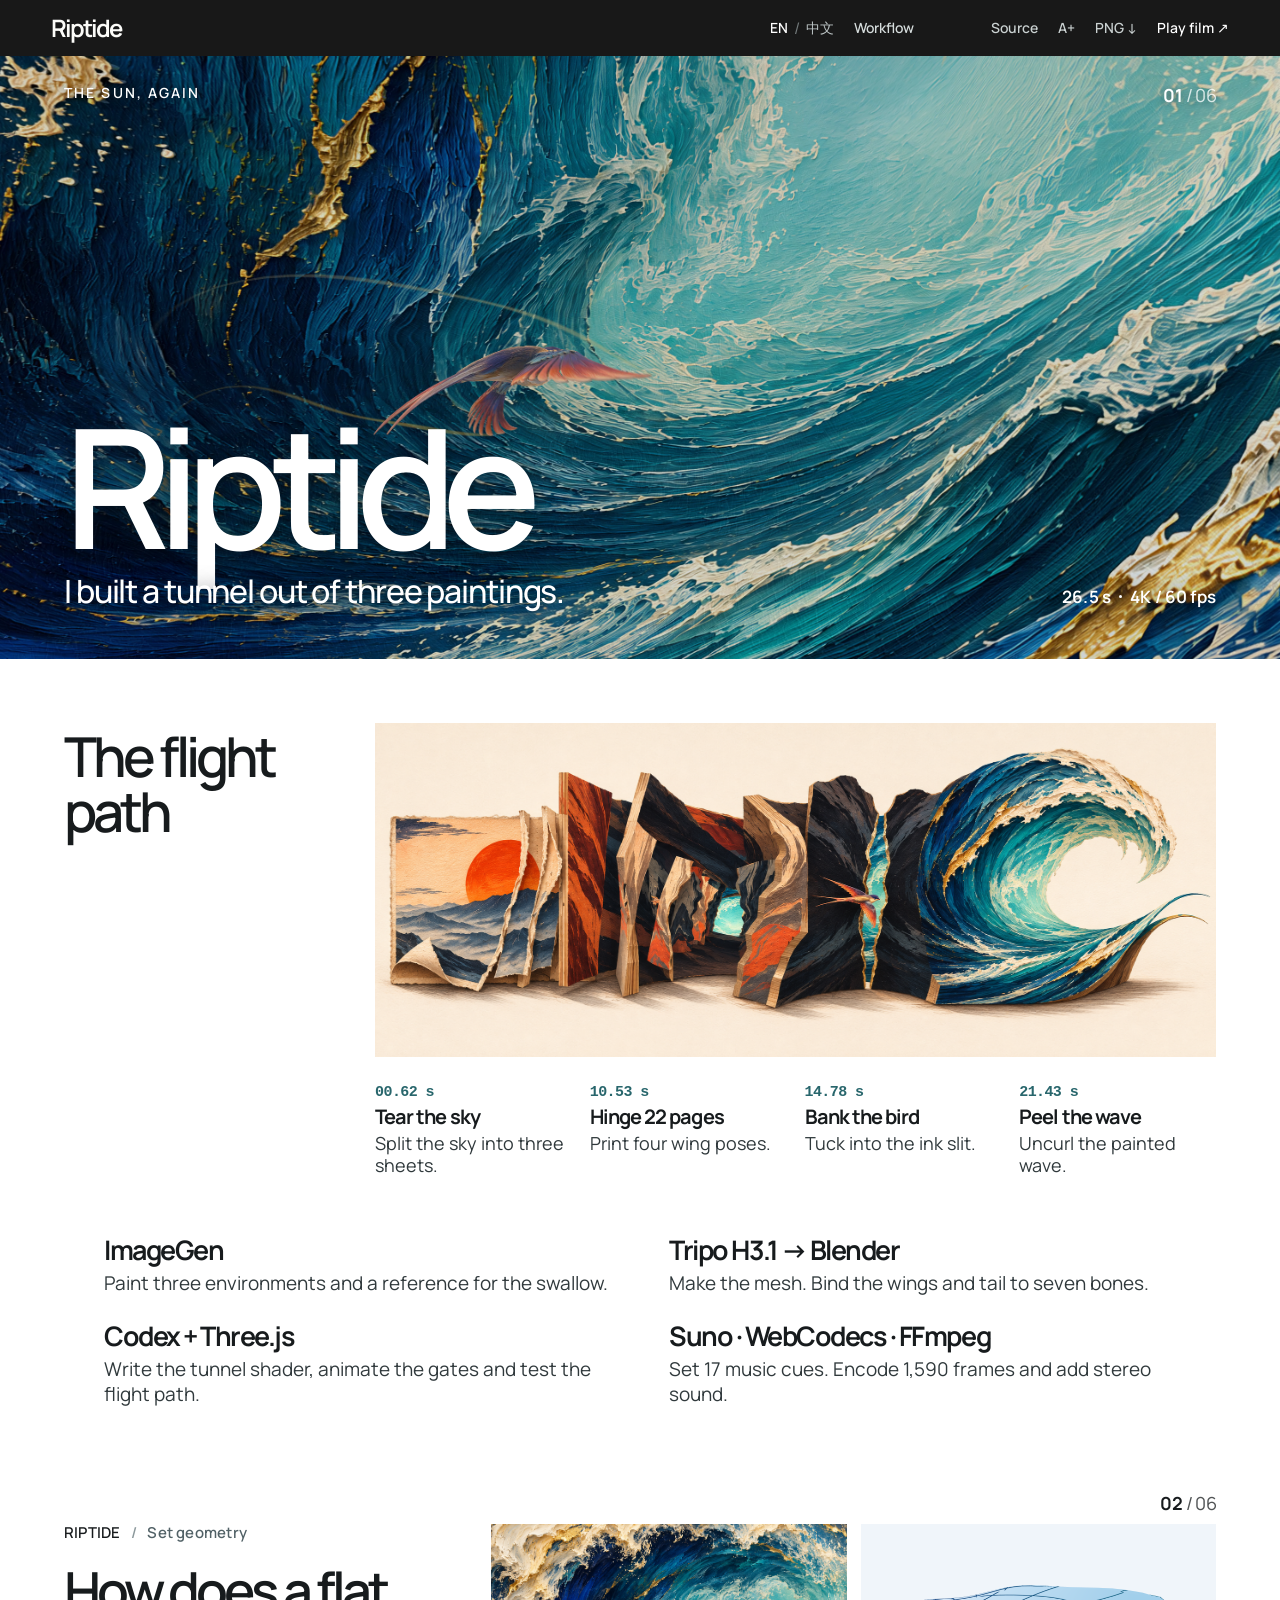
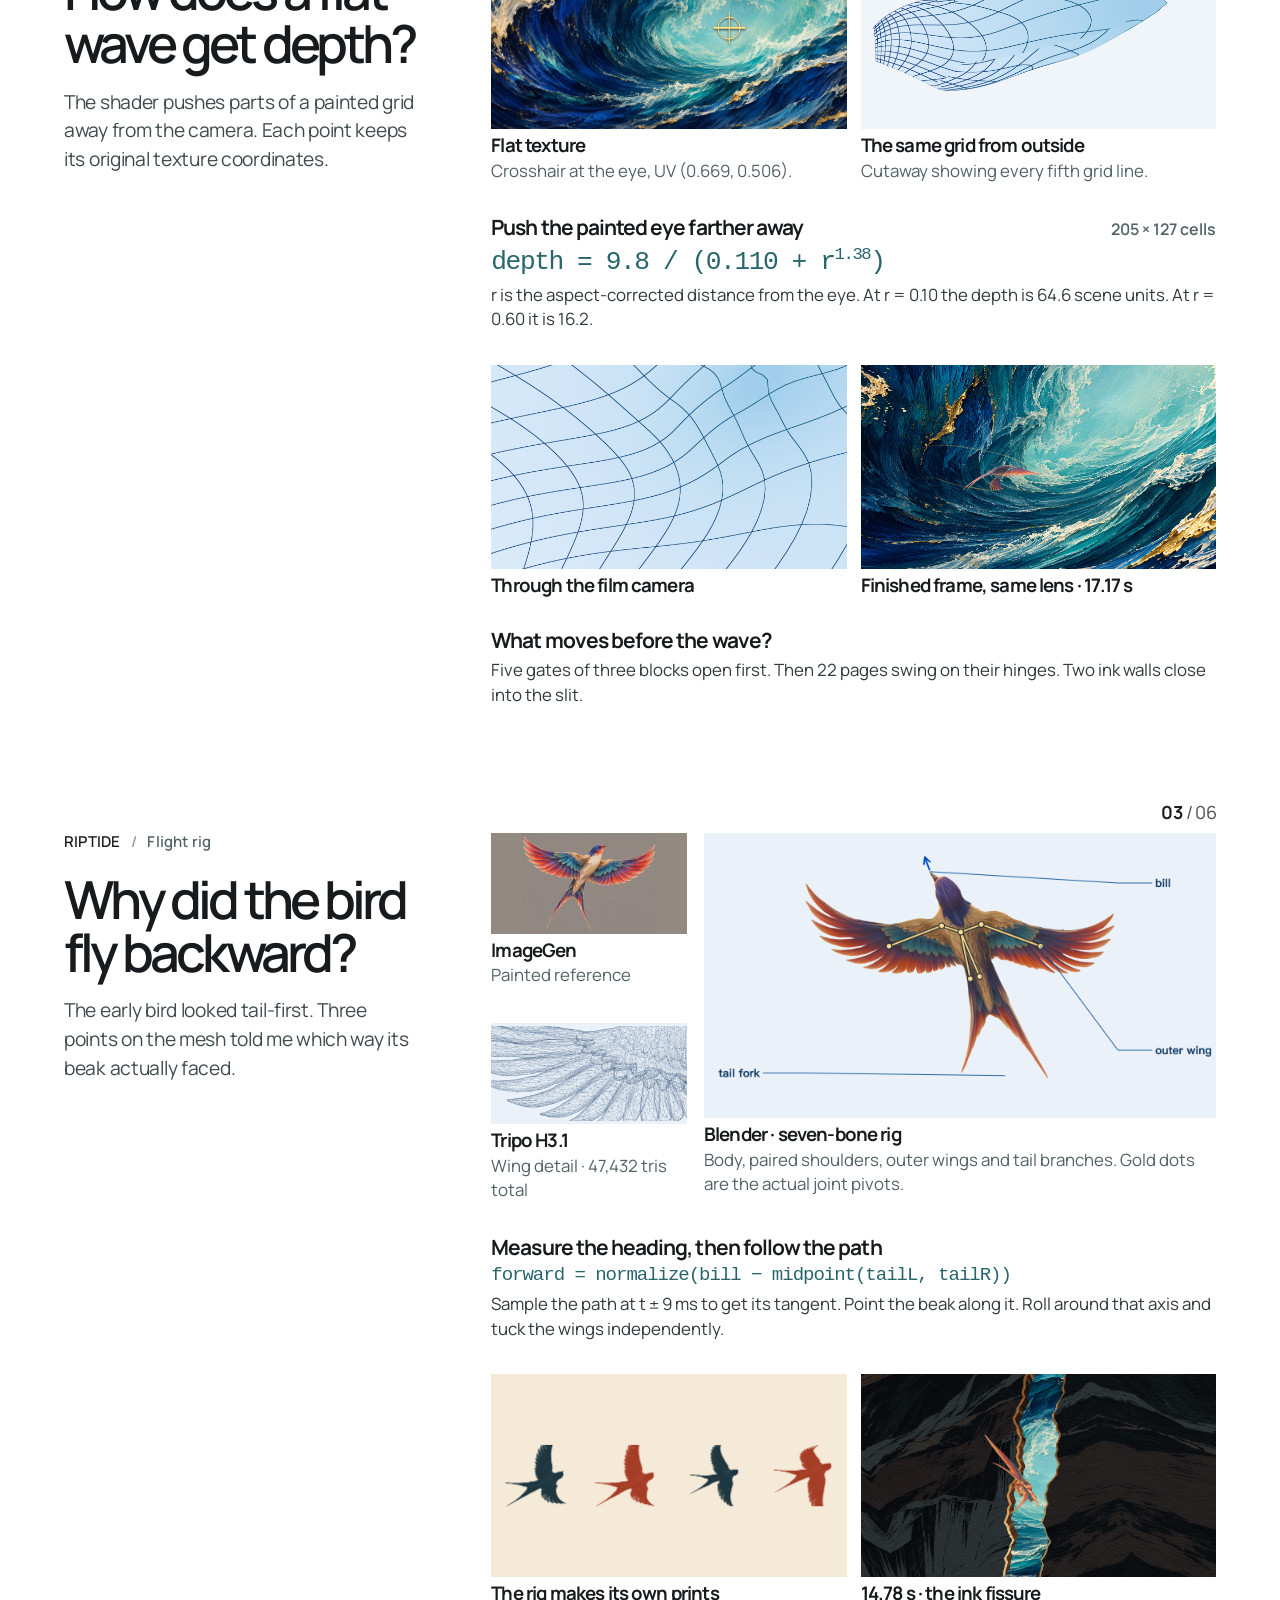
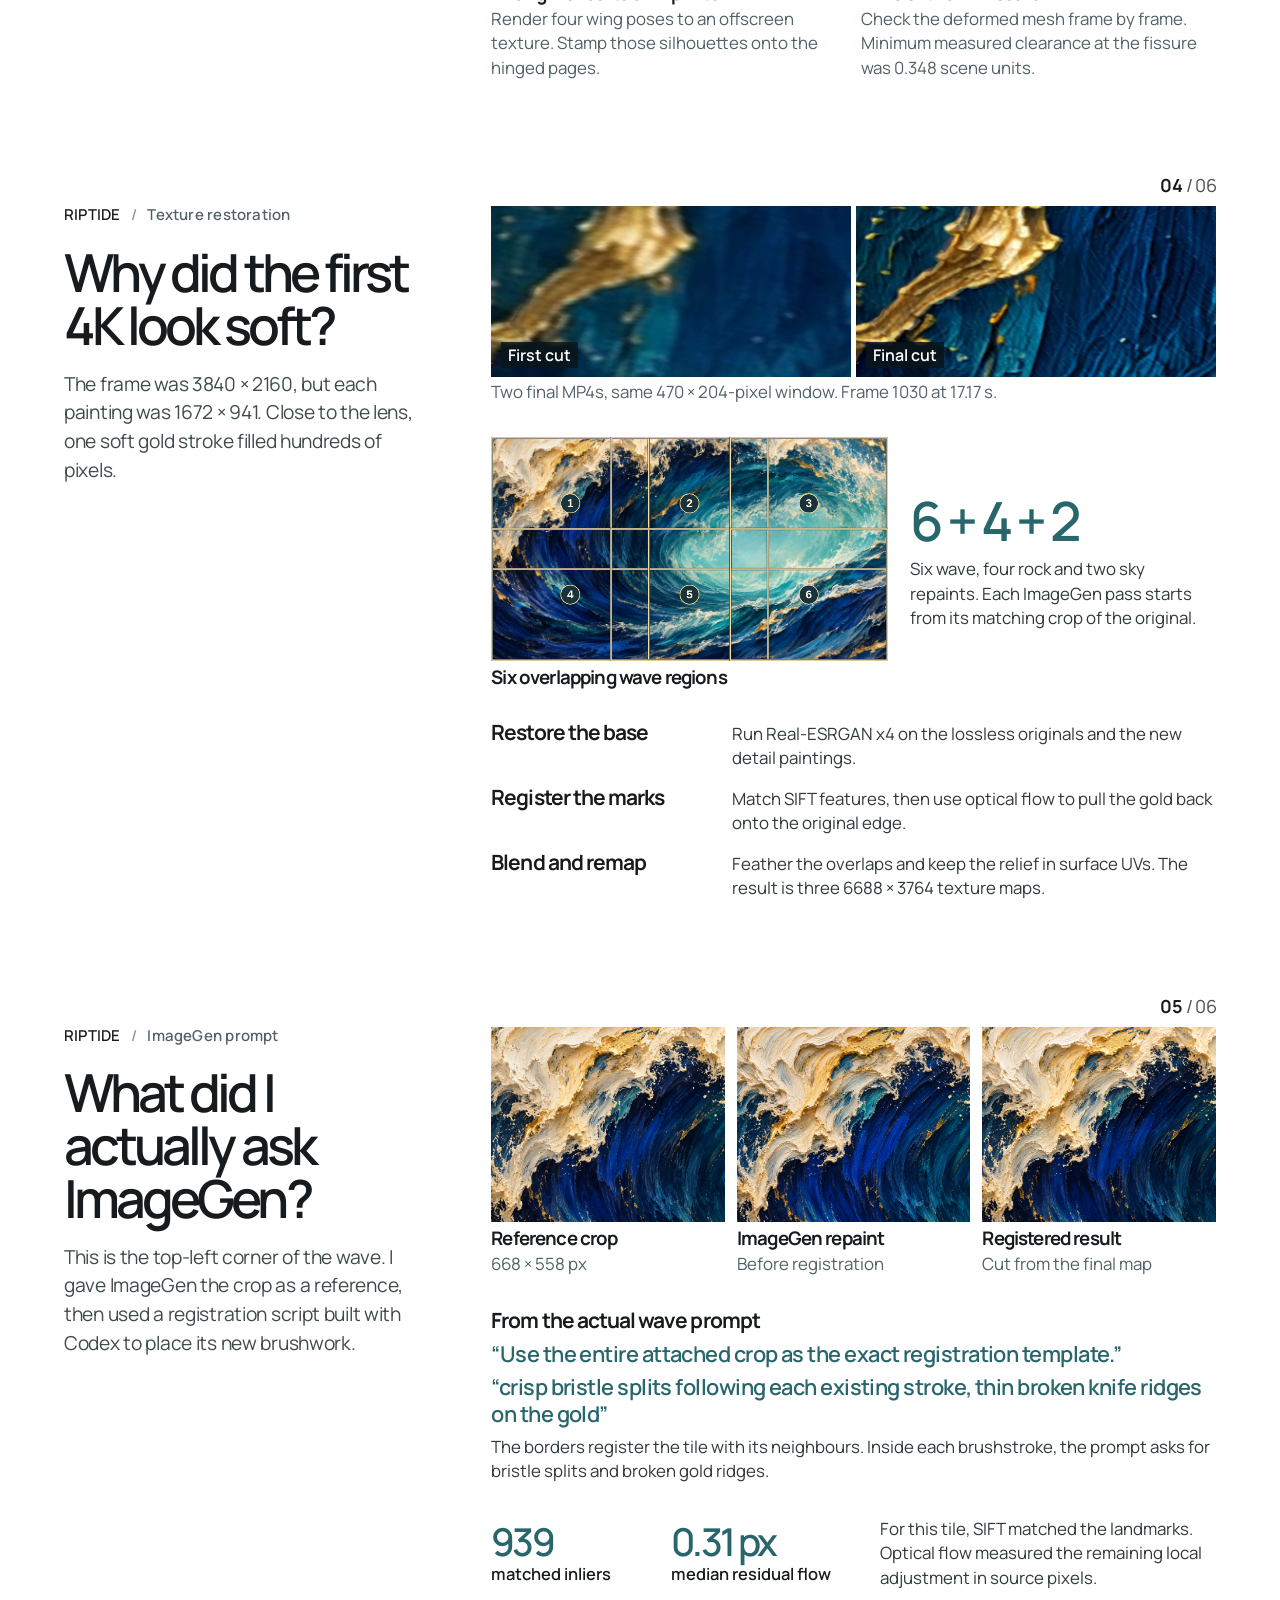
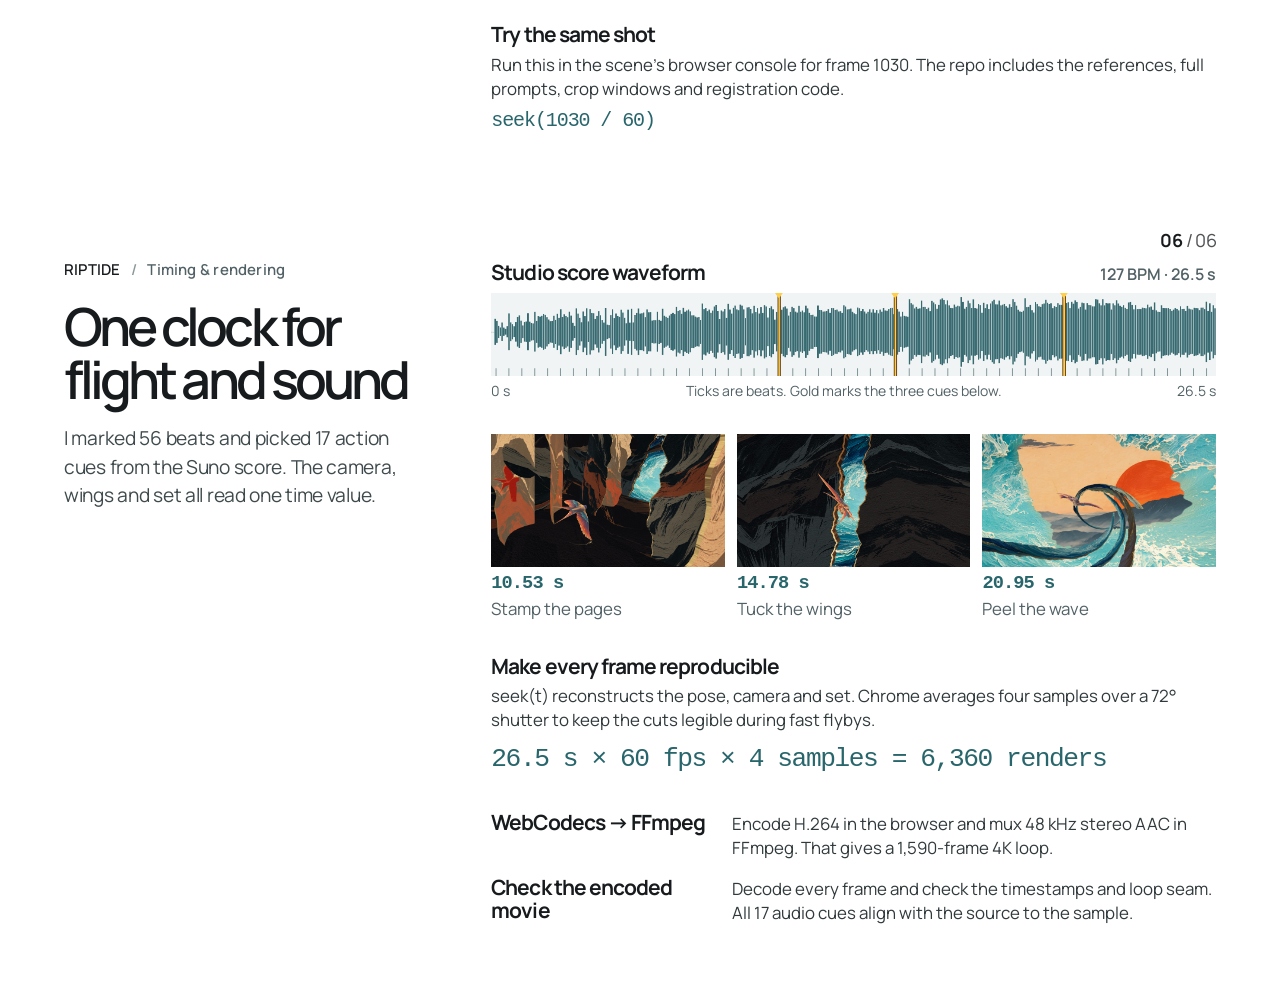
==== commit 9f91f589: "Present the film and six build notes as a borderless motion feature" ====
--- a/making-of.html
+++ b/making-of.html
@@ -1,455 +1,295 @@
 <!doctype html>
 <html lang="en"><head><meta charset="utf-8"><meta name="viewport" content="width=device-width,initial-scale=1">
-<link rel="icon" href="data:,"><meta name="author" content="Andy Woohoo"><meta name="theme-color" content="#f8fafc"><title>The Sun, Again / Riptide — Making of</title>
-<style>@font-face{font-family:Instrument;src:url(assets/instrument-sans.woff2) format("woff2");font-weight:100 900;font-display:swap}
-@font-face{font-family:Print;src:url(making-of-src/art/instrument-serif-regular.woff2) format("woff2");font-weight:400;font-display:swap}
-@font-face{font-family:Print;src:url(making-of-src/art/instrument-serif-italic.woff2) format("woff2");font-weight:400;font-style:italic;font-display:swap}
-*{box-sizing:border-box}html{background:#1c2426;color:#212b2c}body{margin:0;font-family:Instrument,"PingFang SC","Microsoft YaHei",sans-serif;font-synthesis:none}
-button,a{font:inherit;color:inherit}button{cursor:pointer}a{text-decoration:none}
-button:focus-visible,a:focus-visible,input:focus-visible{outline:3px solid #cf5c31;outline-offset:3px}
-.reader{width:min(100% - 32px,900px);min-height:64px;margin:auto;display:flex;align-items:center;justify-content:space-between;color:#eee7da;font-size:14px;gap:12px}
-.reader button,.reader a,.modal-actions button,.modal-actions a{border:0;background:none;padding:8px 12px;line-height:1.2}
-.langs,.actions{display:flex;align-items:center;gap:3px}.reader .langs button[aria-pressed=true]{border-bottom:1px solid #f1d6a5}
-.reader .actions a:last-child{color:#243130;background:#eddfc9;border-radius:3px}
-.reader button:hover,.reader a:hover,.modal-actions button:hover,.modal-actions a:hover{text-decoration:underline}
-main{padding:0 16px 32px}#scroll-area{max-width:900px;margin:auto;overflow:auto}#paper-size{position:relative;overflow:hidden;margin:auto}
-.poster{width:800px;height:1000px;transform-origin:top left;background:#f8ecda;color:#172b30;display:grid;grid-template-rows:266px 448px 235px 51px;overflow:hidden;position:relative}
-.hero{isolation:isolate;position:relative;background:#0d222c;overflow:hidden;color:#fff3dd}
-.hero>img{position:absolute;inset:0 0 0 auto;width:81%;height:100%;object-fit:cover;object-position:53% 56%;z-index:-2}
-.hero-shade{position:absolute;inset:0;z-index:-1;background:linear-gradient(90deg,#102530 0%,#102530 14%,rgba(13,34,44,.96) 24%,rgba(13,34,44,.8) 34%,rgba(13,34,44,.14) 53%,transparent 64%)}
-.hero-copy{position:absolute;inset:25px 30px}
-.film-name{font-weight:640;letter-spacing:.12em;font-size:15px;line-height:1.3}.film-name span{color:#e6a37a;margin:0 3px}
-h1,h2,figure,p{margin:0}
-h1{font:400 72px/.88 Print,Georgia,serif;letter-spacing:-.025em;margin-top:21px}
-h1>span,h1>em{display:block}h1>em{font-weight:400;color:#f6c49a}
-.hero-meta{display:flex;gap:9px;align-items:center;font-size:17px;letter-spacing:.025em;position:absolute;bottom:0;left:0;color:#efdfcc;font-variant-numeric:tabular-nums}
-.hero-meta b{width:22px;height:1px;background:#c98e65}
-.route{background:#f8ead7;display:grid;grid-template-rows:52px 279px 117px;border-bottom:1px solid #a6937c}
-.route-header{padding:16px 30px 0;display:flex;align-items:baseline;justify-content:space-between;z-index:1}
-.route h2,.proof h2{font:400 33px/1.06 Print,Georgia,serif;letter-spacing:-.025em}
-.toolname{font-size:17px;letter-spacing:.005em;font-weight:570;color:#594c3f}.toolname i{font-weight:400;font-style:normal;color:#a9482d}
-.model{width:100%;position:relative;overflow:hidden}.model img{width:100%;height:100%;object-fit:cover;object-position:center 52%;display:block}
-.model:after{content:"";position:absolute;inset:0;pointer-events:none;background:linear-gradient(180deg,#f8ead7 0,transparent 9%,transparent 94%,#f8ead7 100%)}
-.stations{display:grid;grid-template-columns:repeat(4,1fr);padding:0 29px;gap:14px}
-.station,.proof{text-align:left;border:0;background:none;color:inherit;padding:0;display:block;font-family:inherit;appearance:none}
-.station{position:relative;align-self:start;border-top:1px solid #a48c71;padding-top:6px}.station:before{content:"";position:absolute;top:-5px;left:0;width:1px;height:7px;background:#996d4b}
-.station time{display:block;color:#8c462d;font:600 13px/1.2 Instrument,sans-serif;font-variant-numeric:tabular-nums;letter-spacing:.045em}
-.station strong{display:block;font-weight:680;font-size:20px;line-height:1.18;margin:4px 0 3px;letter-spacing:-.04em}
-.station>span{display:block;color:#493f37;font-size:16px;line-height:1.19;font-weight:470;max-width:170px}
-.proofs{padding:19px 30px 12px;display:grid;grid-template-columns:1fr 1fr;gap:22px;background:#faf3e6}
-.proof{align-self:start;min-width:0}.proof h2{font-size:32px;margin:0 0 12px}
-.triptych,.crops{height:106px;display:grid;gap:3px;overflow:hidden;background:#f5e9d9}
-.triptych{grid-template-columns:1fr 1fr 1fr}.triptych img,.crops img{display:block;width:100%;height:100%;object-fit:cover}
-.triptych img:first-child{object-position:62% 52%}.triptych img:nth-child(2){object-position:65% 50%}.triptych img:nth-child(3){object-position:56% 46%}
-.crops{grid-template-columns:1fr 1fr}.crops>div{min-width:0;position:relative;overflow:hidden}
-.crops img{object-position:25% center}.crops span{position:absolute;left:4px;bottom:4px;background:#0c222ee8;color:#fff4df;padding:2px 6px;font-size:15px;line-height:1.1}
-.proof p{margin-top:10px;color:#393d3c;font-size:18px;line-height:1.22;font-weight:470}
-.colophon{display:flex;align-items:center;justify-content:space-between;padding:0 30px;background:#192f35;color:#f5e8d5;font-size:13px;font-weight:460}.colophon .author{font-size:17px;font-weight:600}.colophon>div{display:grid;text-align:right;line-height:1.3}.colophon a{color:#f2caac;font-size:15px}.colophon a:hover{text-decoration:underline}
-.station:hover strong,.proof:hover h2{color:#9d3a23}html.export .station:hover strong,html.export .proof:hover h2{color:inherit}
-[lang="zh-CN"] h1{font:600 53px/1.17 "Songti SC","STSong","PingFang SC",serif;margin-top:17px;letter-spacing:.005em}
-[lang="zh-CN"] h1>em{font-style:normal;font-weight:600}
-[lang="zh-CN"] .route h2,[lang="zh-CN"] .proof h2{font:650 27px/1.12 "Songti SC","STSong","PingFang SC",serif;letter-spacing:0}
-[lang="zh-CN"] .station strong{letter-spacing:0;font-size:18px}[lang="zh-CN"] .station>span{font-size:15px;line-height:1.32}
-[lang="zh-CN"] .proof p{font-size:17px;line-height:1.4}
-dialog{width:min(700px,calc(100% - 24px));max-height:92dvh;padding:16px 24px 20px;color:#142d34;background:#fcf2e3;border:1px solid #9e896e;border-radius:3px;overflow:auto}
-dialog::backdrop{background:#091a21cc}.dialog-bar,.modal-actions,.range-row{display:flex;align-items:center;justify-content:space-between;gap:10px}.dialog-bar{font-weight:640;font-size:13px;letter-spacing:.05em;color:#904127}
-#close{background:none;border:0;font-size:30px;line-height:1;padding:1px 5px}#modal-title{font:400 42px/1.06 Print,"Songti SC",Georgia,serif;margin:7px 0 16px}
-#view{position:relative;line-height:0;overflow:hidden;background:#e8d8bd}#view img{width:100%;height:auto;display:block}.modal-triplet{display:grid;grid-template-columns:1fr 1fr 1fr;gap:3px}.modal-triplet img{aspect-ratio:1.09;object-fit:cover}
+<link rel="icon" href="data:,"><meta name="author" content="Andy Woohoo"><meta name="theme-color" content="#181818"><meta name="description" content="How Andy Woohoo flew a swallow through three paintings with Codex and ImageGen. Six illustrated notes on the shaders, rig, painting prompts and 4K render."><meta property="og:title" content="Riptide — Making of"><meta property="og:image" content="https://andy-huang-szu.github.io/riptide-flight/docs/cover.jpg"><title>The Sun, Again / Riptide — Making of</title>
+<style>@font-face{font-family:Manrope;src:url(making-of-src/art/manrope.woff2) format("woff2");font-weight:200 800;font-display:swap}
+:root{--font:Manrope,"PingFang SC","Microsoft YaHei",sans-serif;--ink:#171b1d;--text:#30393c;--muted:#516166;--accent:#28666c;--paper:#fff;--mono:ui-monospace,"SFMono-Regular",Menlo,monospace}
+*{box-sizing:border-box}
+html{background:var(--paper);color:var(--ink);font:400 16px/1.4 var(--font);text-size-adjust:100%}
+body,h1,h2,p,figure,blockquote{margin:0}
+button,input,select,a{font:inherit;color:inherit}
+button,select{cursor:pointer}
+button{padding:0;background:none;border:0}
+a{text-decoration:none}
+button:focus-visible,select:focus-visible,a:focus-visible,img[role=button]:focus-visible,input:focus-visible{outline:2px solid #14899c;outline-offset:4px}
+[hidden]{display:none!important}
+img{display:block;max-width:100%}
+.reader{display:flex;align-items:center;gap:20px;position:sticky;top:0;z-index:5;width:100%;min-height:56px;padding:0 max(4vw,24px);background:#181818;color:#fcfcf9;line-height:1}
+.reader .wordmark{margin-right:auto;font-size:24px;font-weight:650;letter-spacing:-.085em}
+.reader .langs,.reader .actions{display:flex;align-items:center;gap:16px}
+.reader .langs{gap:6px}
+.reader .langs>span{color:#747b7c}
+.reader .langs button{color:#bcc4c5}
+.reader .langs button[aria-pressed=true],.reader .actions a:last-child{color:white}
+.reader :is(button,select,a):not(.wordmark){font-size:14px;font-weight:560;letter-spacing:0}
+.reader select{appearance:none;border:0;border-radius:0;background:transparent;color:#d6dddd;padding:8px 0;max-width:140px}
+.reader option{color:#182225;background:#fff}
+.reader .actions{gap:20px;color:#cad1d1}
+.reader a:hover,.reader button:hover,.reader select:hover{color:#a2dad8}
+#book{width:800px;display:grid;gap:20px;transform-origin:top left}
+#paper-size{margin:auto;position:relative}
+#book>article{position:relative;width:800px;height:1000px;background:var(--paper);overflow:hidden;scroll-margin-top:64px}
+#book .page-num{position:absolute;z-index:2;top:23px;right:30px;font-size:18px;font-weight:670;line-height:1;font-variant-numeric:tabular-nums;color:var(--ink);letter-spacing:-.035em;white-space:nowrap}
+.page-num i{font-style:normal;font-weight:430;opacity:.75}
+#book .poster>.page-num,.cover-folio{color:white;text-shadow:0 1px 8px #172527a8}
+.cover-folio{position:absolute;left:30px;top:24px;z-index:2;font-size:14px;line-height:1;letter-spacing:.15em;font-weight:600}
+.poster{display:grid;grid-template-rows:327px 395px 278px}
+.hero{position:relative;isolation:isolate;overflow:hidden;background:#172b30;color:#fff}
+.hero>img,.hero-motion,.hero-shade{position:absolute;inset:0;width:100%;height:100%;max-width:none;object-fit:cover}
+.hero>img,.hero-motion{z-index:-3;object-position:50% 58%}
+.hero-motion{z-index:-2;opacity:0}
+.hero-motion.playing{opacity:1}
+.hero-shade{z-index:-1;background:#070e1229;pointer-events:none}
+.hero-copy{position:absolute;left:30px;bottom:22px;right:30px;text-shadow:0 2px 20px rgba(5,17,23,.56)}
+.hero-copy h1{font-size:100px;line-height:.95;letter-spacing:-.083em;font-weight:650}
+.standfirst{font-size:24px;line-height:1.2;letter-spacing:-.035em;font-weight:565;margin-top:5px}
+.hero-meta{position:absolute;right:0;bottom:2px;font-size:15px;font-weight:650;display:flex;align-items:center;gap:8px;letter-spacing:.01em}
+.hero-meta b{height:3px;width:3px;border-radius:100%;background:currentColor}
+.route{display:grid;grid-template-rows:44px 243px 108px}
+.route-header{padding:13px 29px 0}
+.route h2{font-size:24px;font-weight:630;line-height:1;letter-spacing:-.05em}
+.model{overflow:hidden;width:100%;background:#f5e8d8}
+.model img{width:100%;height:100%;object-fit:cover;object-position:50% 55%}
+.stations{display:grid;grid-template-columns:repeat(4,minmax(0,1fr));gap:16px;padding:13px 29px 0}
+.station{text-align:left;align-self:start}
+.station time{color:var(--accent);font:600 15px/1 var(--mono);letter-spacing:-.04em}
+.station strong,.station>span{display:block}
+.station strong{font-size:20px;line-height:1.13;letter-spacing:-.047em;font-weight:680;margin:5px 0 3px}
+.station>span{font-size:18px;line-height:1.25;color:var(--text)}
+.stack{padding:16px 29px 22px;display:grid;grid-template-columns:1fr 1fr;grid-template-rows:1fr 1fr;gap:19px 26px}
+.stack>div,.stack>button{text-align:left;display:block;align-self:start}
+.stack strong{display:block;font-size:24px;line-height:1.12;font-weight:660;letter-spacing:-.055em}
+.stack p{margin-top:6px;font-size:19px;line-height:1.29;color:var(--text)}
+.station:hover strong,.stack-action:hover strong{color:var(--accent)}
+.plate{display:flex;flex-direction:column}
+.platehead{padding:20px 30px 16px;flex:none}
+.folio,.folio b,.folio em{font-size:15px;font-weight:570;line-height:1.25;font-style:normal;letter-spacing:.015em}
+.folio b>span{color:#8b989b;margin:0 7px}
+.folio em{color:var(--muted)}
+.platehead h2{font-size:43px;line-height:1.02;letter-spacing:-.064em;font-weight:670;margin:18px 0 8px;text-wrap:balance}
+.platehead>p{font-size:21px;line-height:1.29;letter-spacing:-.015em;color:var(--text);max-width:67ch}
+.platebody{flex:1;min-height:0;padding:0 30px 25px;display:flex;flex-direction:column;justify-content:space-between;gap:11px}
+.platebody>*{flex:none}
+.duo,.bird-bottom,.cueframes,.tiletrip{display:grid;grid-template-columns:repeat(2,minmax(0,1fr));gap:16px}
+.plate figure{min-width:0}
+.plate figure img{display:block;width:100%;height:100%;object-fit:cover}
+.plate figcaption{padding-top:6px}
+.plate figcaption>b,.plate figcaption>span{display:block}
+.plate figcaption>b,.textband>b,.recipe b,.pipeline>b,.plothead strong,.math-title>b,.prompt-note>b{font-size:21px;font-weight:680;line-height:1.12;letter-spacing:-.045em}
+.plate figcaption>span,.compare-proof>span{display:block;font-size:18px;line-height:1.24;color:var(--muted);margin-top:3px}
+.imgscene,.region-picture{position:relative;overflow:hidden}
+.widefig .imgscene{height:196px}
+.wire img{object-fit:contain!important;background:#f0f5fa}
+.lensfig .imgscene{height:149px}
+.eye-pin{position:absolute;left:66.9%;top:50.6%;transform:translate(-50%,-50%);width:23px;height:23px;border:1.5px solid #ffe285;border-radius:50%;filter:drop-shadow(0 1px 1px #202a2f)}
+.eye-pin:before,.eye-pin:after{content:"";position:absolute;top:50%;left:50%;transform:translate(-50%,-50%);background:#ffe285}
+.eye-pin:before{width:32px;height:1.5px}.eye-pin:after{width:1.5px;height:32px}
+.math-title,.plothead{display:flex;align-items:baseline;justify-content:space-between;gap:12px}
+.math-title>span,.plothead>span{font-size:16px;line-height:1.25;color:var(--muted);font-weight:600}
+.math-note code,.pipeline code,.promptcard .textband code{display:block;font-family:var(--mono);letter-spacing:-.055em;font-weight:520;color:var(--accent)}
+.math-note code{font-size:28px;line-height:1.2;margin:5px 0}
+.math-note sup{font-size:.66em}
+.math-note p,.pipeline p,.textband p,.recipe p,.region-notes p,.prompt-note p,.registration p{font-size:19.5px;line-height:1.28;color:var(--text)}
+.textband p,.pipeline p{margin-top:5px}
+.bird-build{display:grid;grid-template-columns:27% 1fr;grid-template-rows:1fr 1fr;gap:11px 17px}
+.small-view{grid-column:1}
+.big-view{grid-column:2;grid-row:1/span 2}
+.bird-build .small-view img{height:100px;object-fit:contain;background:#eaf1f8}
+.bird-build .small-view:first-child img{background:#928980}
+.bird-build .big-view img{height:248px;object-fit:contain;background:#eaf1f8}
+.small-view figcaption>b{font-size:18px}.small-view figcaption>span{font-size:16px}
+.birdcard .math-note code{font-size:22px}
+.bird-bottom figure>img{height:145px}
+.bird-bottom figure:first-child>img{object-fit:contain;background:#f5e9d7}
+.compare-proof{text-align:left}
+.compare-proof .crops{display:grid;grid-template-columns:1fr 1fr;gap:5px;height:190px}
+.crops>div{position:relative;min-width:0;overflow:hidden}
+.crops img{width:100%;height:100%;object-fit:cover}
+.crops span{position:absolute;bottom:9px;left:10px;padding:2px 7px;color:white;background:rgba(10,21,27,.82);font-size:16px;font-weight:600}
+.repaintrow{display:grid;grid-template-columns:1.13fr .87fr;align-items:center;gap:22px}
+.region-picture{aspect-ratio:1672/941}
+.region-picture canvas{position:absolute;inset:0;width:100%;height:100%}
+.region-notes strong,.registration strong{font-weight:560;letter-spacing:-.075em;color:var(--accent);line-height:.98}
+.region-notes strong{font-size:54px}.region-notes p{margin-top:10px}
+.recipe{display:grid;gap:15px}
+.recipe>div{display:grid;grid-template-columns:192px 1fr;align-items:baseline;gap:15px}
+.tiletrip,.cueframes{grid-template-columns:repeat(3,minmax(0,1fr));gap:12px}
+.tiletrip figure>img{aspect-ratio:668/558;height:auto;max-height:186px;object-fit:contain;background:#f6f8f8}
+.tiletrip figcaption>b{font-size:20px}
+.prompt-note blockquote{font-size:22px;letter-spacing:-.025em;line-height:1.23;color:var(--accent);font-weight:590;margin:7px 0}
+.prompt-note p{margin-top:6px}
+.registration{display:grid;align-items:center;grid-template-columns:142px 165px 1fr;gap:15px}
+.registration strong,.registration b{display:block}
+.registration strong{font-size:42px}.registration b{margin-top:4px;font-size:16.5px;line-height:1.15;font-weight:590}
+.registration p{font-size:18px}
+.promptcard .textband code{font-size:20px;margin-top:5px}
+#waveplot{display:block;width:100%;height:83px;margin:9px 0 5px}
+.plotlegend{display:flex;align-items:center;justify-content:space-between;font-size:14px;color:var(--muted)}
+.cueframes figure>img{height:151px}
+.cueframes figcaption>b{font-family:var(--mono);font-weight:590;font-size:18px;letter-spacing:-.05em;color:var(--accent)}
+.cueframes figcaption>span{font-size:18px}
+.pipeline code{font-size:25px;margin-top:8px}
+[lang="zh-CN"] .platehead h2{font-size:39px;line-height:1.17;letter-spacing:-.035em}
+[lang="zh-CN"] .hero-copy h1{font-size:87px;letter-spacing:-.035em}
+[lang="zh-CN"] .plate figcaption>span,[lang="zh-CN"] .stack p{line-height:1.35}
+[lang="zh-CN"] .station strong{letter-spacing:0}
+dialog{margin:auto;width:min(760px,calc(100% - 32px));max-height:92dvh;padding:24px;border:none;background:#fff;color:var(--ink);overflow:auto}
+dialog::backdrop{background:#090e15c9}
+.dialog-bar,.modal-actions,.range-row{display:flex;align-items:center;justify-content:space-between;gap:12px}
+.dialog-bar{color:var(--muted);font-size:14px}
+#close{font-size:32px;line-height:1}
+#modal-title{font-weight:590;font-size:32px;line-height:1.12;letter-spacing:-.055em;margin:10px 0 16px}
+#view{position:relative;overflow:hidden;background:#f1f4f4;line-height:0}
+#view img{width:100%;height:auto}
+.modal-triplet{display:grid;grid-template-columns:repeat(3,1fr);gap:3px}
+.modal-triplet img{aspect-ratio:1;object-fit:cover}
 #view .front{position:absolute;inset:0;height:100%;width:100%;clip-path:inset(0 50% 0 0)}
-#view .split{position:absolute;top:0;bottom:0;left:50%;border-left:2px solid #fff7d7}
-.range-row{margin:10px 0 2px;font-size:14px}.range-row input{accent-color:#95502e;width:47%}#modal-text{font-size:18px;line-height:1.45;margin:14px 0 20px}
-.modal-actions{justify-content:flex-start;border-top:1px solid #bdad96;padding-top:10px;gap:6px}.modal-actions button{padding-left:0;padding-right:14px}.modal-actions a{margin-left:auto;font-weight:620;color:#8c3b25}
-[hidden]{display:none!important}
-@media(max-width:580px){main{padding:0 0 20px}.reader{width:calc(100% - 12px);min-height:49px;font-size:12px}.reader button,.reader a{padding:7px 6px}.actions{gap:1px}dialog{padding:13px 14px}#modal-title{font-size:33px}#modal-text{font-size:16px;line-height:1.42}}
-@media(prefers-reduced-motion:no-preference){.station strong,.proof h2{transition:color .15s ease}}
-html.export,html.export body{background:#f8ecda}html.export nav{display:none}html.export main{padding:0}html.export #scroll-area{max-width:none;margin:0;overflow:visible}
-
-#book{width:800px;display:grid;gap:16px;transform-origin:top left}
-.reader select{color:inherit;background:#243336;border:1px solid #536060;border-radius:3px;font:inherit;padding:6px;cursor:pointer;max-width:144px}
-.reader{position:sticky;top:0;z-index:4;background:#1c2426}
-#book>article{scroll-margin-top:66px}
-.stack{padding:15px 30px 14px;display:grid;grid-template-columns:1fr 1fr;grid-template-rows:1fr 1fr;column-gap:24px;row-gap:11px;background:#faf1e1}
-.stack>div,.stack>button{padding:8px 0 0;border:0;border-top:1px solid #b39b7c;background:none;color:inherit;font:inherit;text-align:left;align-self:stretch;display:flex;flex-direction:column;justify-content:flex-start}
-.stack strong{font-size:21px;line-height:1.16;letter-spacing:-.033em;font-weight:680}
-.stack p{margin:5px 0 0;line-height:1.25;font-size:17px;color:#47483f}
-.stack-action:hover strong{color:#a04d30}
-.plate{width:800px;height:1000px;display:flex;flex-direction:column;background:#faf1e2;color:#183038;overflow:hidden;position:relative}
-.platehead{padding:22px 30px 17px;flex:none}
-.folio{display:flex;align-items:center;justify-content:space-between;line-height:1.15;border-bottom:1px solid #a79174;padding-bottom:8px;color:#784c34;font-size:15px;font-weight:580}
-.folio b{letter-spacing:.13em;font-size:15px;color:#193239;font-weight:700}
-.platehead h2{font:400 55px/1.03 Print,Georgia,serif;letter-spacing:-.027em;margin:14px 0 7px}
-.platehead p{font-size:21px;font-weight:470;line-height:1.27;max-width:735px;color:#394348;letter-spacing:-.013em}
-.platebody{display:flex;flex-direction:column;justify-content:space-between;gap:12px;flex:1;min-height:0;padding:0 30px 20px}
-.platebody>*{flex:none}
-.duo,.bird-bottom,.cueframes{display:grid;grid-template-columns:1fr 1fr;gap:16px}
-.plate figure{min-width:0}
-.plate figure img,.region-picture canvas{display:block;width:100%;height:100%;object-fit:cover}
-.plate figcaption{padding-top:7px}
-.plate figcaption>b,.plate figcaption>span{display:block}
-.plate figcaption>b,.compare-proof>b,.textband>b,.recipe b,.pipeline>b,.plothead strong{font-size:20px;font-weight:680;line-height:1.12;letter-spacing:-.023em}
-.plate figcaption>span,.compare-proof>span{font-size:17px;line-height:1.23;color:#444b48;display:block;margin-top:3px}
-.imgscene,.region-picture{overflow:hidden;position:relative;background:#182d35}
-.widefig .imgscene{height:176px}
-.wire img{object-fit:contain!important}
-.lensfig .imgscene{height:147px}
-.eye-pin{position:absolute;left:66.9%;top:50.6%;transform:translate(-50%,-50%);width:25px;height:25px;border:1.5px solid #ffdd86;border-radius:50%;filter:drop-shadow(0 0 2px #16262a)}
-.eye-pin:before,.eye-pin:after{position:absolute;content:'';background:#ffeab3;left:50%;top:50%;transform:translate(-50%,-50%)}
-.eye-pin:before{height:1.5px;width:34px}.eye-pin:after{height:34px;width:1.5px}
-.math-note,.pipeline{background:#17343c;color:#fbf2de;padding:14px 18px 13px}
-.math-title,.plothead{display:flex;align-items:baseline;justify-content:space-between;gap:10px}
-.math-title>b,.pipeline>b{font-size:19px;line-height:1.15;font-weight:640}
-.math-title>span{font-size:15px;color:#ddc6a4;white-space:nowrap}
-.math-note code,.pipeline code{font:500 25px/1.15 ui-monospace,Menlo,monospace;display:block;letter-spacing:-.04em;margin:6px 0;color:#f9c58c}
-.math-note sup{font-size:.65em}
-.math-note p,.pipeline p{line-height:1.28;font-size:17.5px;color:#f3e7d7;font-weight:440}
-.textband{border-top:1px solid #a59074;padding-top:9px}
-.textband p,.recipe p,.region-notes p{font-size:18px;line-height:1.25;color:#394544;margin:4px 0 0}
-.sheetfoot{display:flex;align-items:center;gap:18px;padding:0 30px;background:#192f35;color:#f3e5d0;height:42px;flex:none;font-size:14px}
-.sheetfoot>span{margin-right:auto;font-size:16px;font-weight:650}
-.sheetfoot a{color:#f1ccb0}.sheetfoot a:hover,.project-url:hover{text-decoration:underline}
-.bird-build{display:grid;grid-template-columns:29% 1fr;grid-template-rows:1fr 1fr;column-gap:17px;row-gap:9px}
-.small-view{grid-column:1}.big-view{grid-column:2;grid-row:1 / span 2;display:flex;flex-direction:column}
-.bird-build .small-view img{height:81px;object-fit:contain;background:#132a33}
-.bird-build .small-view:first-child img{object-fit:cover;object-position:50% 46%}
-.bird-build .big-view img{height:211px;object-fit:contain;background:#132a33}
-.small-view figcaption{display:flex;align-items:baseline;flex-wrap:wrap;gap:2px 7px;padding-top:5px}
-.small-view figcaption>b{font-size:18px}.small-view figcaption>span{font-size:15px;margin:0}
-.birdcard .math-note code{font-size:21px}
-.bird-bottom figure>img{height:139px}.bird-bottom figure:first-child>img{object-fit:contain;background:#f0dfbf}
-.compare-proof{border:0;background:none;padding:0;font:inherit;text-align:left;color:inherit}
-.compare-proof .crops{height:168px;gap:4px}.compare-proof .crops img{object-fit:fill;object-position:center}
-.compare-proof .crops span{left:8px;bottom:7px;font-size:16px;padding:4px 8px}
-.compare-proof>b{display:block;margin-top:8px}
-.repaintrow{display:grid;grid-template-columns:1.12fr .88fr;gap:22px;align-items:center}
-.region-picture{aspect-ratio:1672 / 941}
-.region-picture canvas{position:absolute;inset:0}
-.region-notes strong{font:400 51px/.98 Print,Georgia,serif;letter-spacing:-.035em;color:#9b462e}
-.region-notes p{margin-top:10px;font-size:19px;line-height:1.27}
-.recipe>div{display:grid;grid-template-columns:195px 1fr;align-items:baseline;gap:12px;border-top:1px solid #aa9579;padding:8px 0}
-.recipe>div:last-child{padding-bottom:0}
-.recipe p{margin:0;font-size:17.5px;line-height:1.24}
-.waveplot{background:#17343c;color:#f6e8cf;padding:13px 15px 10px}
-.plothead strong{font-size:20px}.plothead>span{font-size:16px;color:#f6c897}
-#waveplot{height:76px;width:100%;display:block;margin:8px 0 4px}
-.plotlegend{display:flex;justify-content:space-between;align-items:center;color:#ecdcc5;font-size:14px}
-.cueframes{grid-template-columns:repeat(3,1fr);gap:10px}
-.cueframes figure>img{height:133px}
-.cueframes figcaption{display:flex;align-items:baseline;gap:6px;flex-wrap:wrap}
-.cueframes figcaption>b{font-size:18px;color:#9a452b}.cueframes figcaption>span{margin:0;font-size:16px}
-.pipeline{padding:15px 18px 14px}.pipeline p{margin:5px 0 8px}.pipeline code{font-size:23px;margin:0}
-.project-url{border:1px solid #a38f73;padding:9px 12px;display:flex;align-items:baseline;gap:11px;font-size:16px;justify-content:space-between}
-.project-url b{font-size:17px;letter-spacing:-.02em}
-[lang="zh-CN"] .platehead h2{font:600 39px/1.17 "Songti SC","STSong","PingFang SC",serif;letter-spacing:0;margin:13px 0 9px}
-[lang="zh-CN"] .platehead p{font-size:20px;line-height:1.4}
-[lang="zh-CN"] .plate figcaption>span,[lang="zh-CN"] .stack p,[lang="zh-CN"] .recipe p{line-height:1.35}
-[lang="zh-CN"] .big-view figcaption>span{max-width:480px}
-[lang="zh-CN"] .plate figcaption>b,[lang="zh-CN"] .recipe b{letter-spacing:0}
-[lang="zh-CN"] .math-note p,[lang="zh-CN"] .pipeline p{line-height:1.4}
-@media(max-width:580px){.reader{gap:3px}.reader select{padding:5px 2px;max-width:96px}.reader button,.reader a{padding:7px 4px}#book>article{scroll-margin-top:50px}}
-.bird-build .small-view img{height:99px;object-fit:contain}
-.bird-build .small-view:first-child img{object-fit:contain;background:#948a82}
-.bird-build .small-view:nth-child(2) img,.bird-build .big-view img{background:#233943}
-.bird-build .big-view img{height:235px}
-.bird-bottom figure:first-child>img{background:#f5e9d7}
-.compare-proof .crops img{object-fit:cover}
-
-@font-face{font-family:GuideHand;src:url(making-of-src/art/balsamiq-bold.woff2) format("woff2");font-style:normal;font-weight:650 900;font-display:swap}
-:root{--ink:#1f232a;--blue:#0052d9;--sub:#47515e;--rule:#cad2dc;--paper:#fdfefd;--dots:radial-gradient(#dce3e9 .8px,transparent .95px);--hand:GuideHand,"Chalkboard SE","Hannotate SC","PingFang SC",sans-serif}
-html,body{background:#edf0f2;color:var(--ink)}
-.reader{color:var(--ink);background:#fbfdfcf7;border-bottom:1px solid #d5dce2;max-width:900px;min-height:56px;margin-bottom:12px;padding:0 10px;backdrop-filter:blur(9px)}
-.langs{padding:2px;background:#fff;border:1.25px solid #30363b;border-radius:7px 6px 7px 5px}
-.reader .langs button{border:0;border-radius:4px;padding:5px 9px;color:var(--ink)}
-.reader .langs button[aria-pressed=true]{background:var(--blue);color:#fff;border:0}
-.reader select{color:#2c3848;background:#fff;border:1px solid #aebbc9;border-radius:5px;font-weight:580}
-.reader .actions a:last-child{color:white;background:var(--blue);border-radius:5px}
-.reader a,.reader button{font-weight:550}
-#book{gap:20px}#scroll-area{max-width:900px}
-.poster,.plate{background-color:var(--paper);background-image:var(--dots);background-size:22px 22px;color:var(--ink)}
-.poster{grid-template-rows:262px 436px 247px 55px}
-.hero{background:transparent;color:var(--ink);isolation:auto}
-.hero>img{width:48%;height:210px;inset:25px 25px auto auto;z-index:0;object-fit:cover;object-position:52% 50%;border:1.7px solid var(--ink);border-radius:16px 6px 17px 7px / 7px 14px 6px 15px;box-shadow:3px 3px 0 #20252e}
-.hero-shade{display:none}.hero-copy{inset:25px auto 28px 29px;width:340px}
-.film-name{color:var(--blue);font-size:15px;font-weight:720;letter-spacing:.075em}.film-name span{color:#667685}
-h1{font:700 51px/.99 var(--hand);margin:23px 0 0;letter-spacing:-.045em}
-h1>em{position:relative;color:var(--blue);font-style:normal;font-weight:700;width:max-content;isolation:isolate}
-h1>em:after{content:"";position:absolute;left:1%;right:0;height:8px;bottom:0;z-index:-1;background:#ffe167;border-radius:51% 36% 28% 40%;transform:rotate(-1.5deg)}
-.hero-meta{color:#3a4653;font-size:17px;font-weight:600}.hero-meta b{background:#0052d9;width:15px;height:2px}
-.route{border:1.7px solid var(--ink);border-radius:14px 7px 12px 7px / 7px 13px 7px 13px;margin:0 24px;background:#fff;grid-template-rows:47px 260px 125px;overflow:hidden}
-.route-header{padding:12px 15px 0}
-.route h2{font:700 28px/1.08 var(--hand);letter-spacing:-.04em}
-.toolname{font-size:15px;color:#0052c9;font-weight:680}.toolname i{color:#24364b}
-.model{width:calc(100% - 28px);margin:0 14px;border:1px solid #dbe1e4;border-radius:6px 5px 7px 4px}
-.model img{object-position:center 57%;object-fit:cover}
-.model:after{display:none}
-.stations{padding:12px 14px 0;gap:11px}
-.station{padding-top:7px;border-top:2px solid var(--step);--step:#0052d9}
-.station:nth-child(1){--step:#b8491d}.station:nth-child(2){--step:#a62d36}.station:nth-child(3){--step:#164fa6}.station:nth-child(4){--step:#006c7c}
-.station:before{display:none}
-.station time{color:var(--step);font-size:14px;font-weight:730;letter-spacing:0}
-.station strong{color:var(--ink);font:700 19px/1.13 var(--hand);letter-spacing:-.025em;margin:4px 0}
-.station>span{color:#414b57;font-weight:460;line-height:1.23}
-.stack{padding:15px 25px;column-gap:13px;row-gap:10px;background:transparent}
-.stack>div,.stack>button{padding:8px 12px 9px;border:1.2px solid #acb9c8;border-radius:8px 5px 8px 5px;background:#f3f7fe}
-.stack>div:nth-child(2){background:#f4f7f4;border-color:#adbfb1}
-.stack>div:nth-child(3){background:#f1f7fa;border-color:#a6bdc6}
-.stack>div:nth-child(4){background:#f5f3fd;border-color:#bcb3d2}
-.stack strong{font:700 20px/1.16 var(--hand);letter-spacing:-.02em}
-.stack p{color:#38434e;font-size:17px;line-height:1.24;margin-top:4px}
-.stack-action:hover strong,.station:hover strong{color:var(--blue)}
-.colophon,.sheetfoot{background:#fff;color:var(--ink);border-top:1px solid #aebac7;padding:0 27px}
-.colophon .author,.sheetfoot>span{font:700 18px/1.1 var(--hand);color:#1f2429}
-.colophon a,.sheetfoot a{color:#004db7;font-weight:580}
-.colophon>div>span{color:#556373}
-.plate{--accent:#0052d9;--panel:#edf4ff}
-.geometry{--accent:#006780;--panel:#eaf6f7}
-.birdcard{--accent:#0052c8;--panel:#edf3ff}
-.texturecard{--accent:#a33f0a;--panel:#fff3e6}
-.timingcard{--accent:#5e3f99;--panel:#f1eef9}
-.platehead{padding:19px 26px 14px}
-.folio{padding:0 0 9px;border-bottom:1px solid #b6c1cc;color:var(--accent);font-size:15px;font-weight:680}
-.folio b{font:700 18px/1 var(--hand);letter-spacing:.025em;color:#202934}
-.platehead h2{font:700 42px/1.07 var(--hand);letter-spacing:-.042em;margin:15px 0 8px;color:#1d222a}
-.platehead p{background:transparent;color:#35414c;font-size:21px;line-height:1.28;font-weight:460}
-.platebody{padding:0 26px 18px;gap:9px}
-.platebody figure img,.imgscene,.region-picture,.compare-proof .crops>div{border-radius:8px 4px 7px 4px}
-.imgscene,.bird-build figure>img,.bird-bottom figure>img,.cueframes figure>img,.region-picture,.compare-proof .crops>div{border:1.25px solid #273544}
-.imgscene{background:#f0f5fa}
-.plate figcaption>b,.textband>b,.recipe b,.pipeline>b,.plothead strong,.math-title>b{font:700 20px/1.15 var(--hand);letter-spacing:-.026em}
-.plate figcaption>span,.compare-proof>span{color:#3b4752;font-size:17px}
-.math-note,.pipeline,.waveplot{border:1.4px solid #263542;border-radius:10px 5px 9px 6px / 5px 9px 6px 8px;background:var(--panel);color:var(--ink);box-shadow:2px 2px 0 #293642}
-.math-title>span,.plothead>span{color:var(--accent);font-weight:680}
-.math-note code,.pipeline code{font-size:24px;color:var(--accent);font-weight:650}
-.math-note p,.pipeline p{color:#34414d;font-weight:450}
-.textband{border-top:1px dashed #9faeba;padding-top:8px}
-.textband p,.recipe p,.region-notes p{color:#35434e}
-.eye-pin{border-color:#ffdb49;box-shadow:0 0 0 1px #273a45}.eye-pin:before,.eye-pin:after{background:#ffe565}
-.bird-build .big-view img,.bird-build .small-view:nth-child(2) img{background:#eaf1f8}
-.bird-build .big-view img{object-fit:contain}
-.birdcard .math-note code{font-size:21px;letter-spacing:-.05em}
-.compare-proof .crops{background:transparent;height:174px;gap:7px}
-.compare-proof .crops span{border:1px solid #26374b;background:white;color:#202935;border-radius:4px;font-size:15px;font-weight:670}
-.compare-proof .crops>div:nth-child(2) span{color:white;background:var(--blue)}
-.region-notes strong{font:700 44px/1 var(--hand);color:var(--accent);letter-spacing:-.04em}
-.recipe>div{border-color:#b3bfca}.recipe>div:first-child{border-top:2px solid var(--accent)}
-.plothead strong{color:var(--ink)}.plotlegend{color:#4a405f}.cueframes figcaption>b{color:var(--accent)}
-.project-url{background:#fff;color:#163451;border:1.2px solid #7196c3;border-radius:6px}.project-url b{color:#004cb6}
-dialog{background:#fff;color:var(--ink);border:1.5px solid #253647;border-radius:12px 7px 11px 7px}
-dialog::backdrop{background:#15253bc4}#modal-title{font:700 34px/1.1 var(--hand);letter-spacing:-.035em}
-.dialog-bar,.modal-actions a{color:var(--blue)}.modal-actions{border-color:#c2ceda}.range-row input{accent-color:var(--blue)}
-[lang="zh-CN"] h1{font:700 41px/1.21 "Hannotate SC","Kaiti SC","PingFang SC",sans-serif;margin-top:18px;letter-spacing:0}
-[lang="zh-CN"] .platehead h2,[lang="zh-CN"] .route h2{font-family:"Hannotate SC","Kaiti SC","PingFang SC",sans-serif;letter-spacing:0}
-[lang="zh-CN"] .stack strong,[lang="zh-CN"] .station strong{font-family:var(--hand);letter-spacing:0}
-html.export,html.export body{background:#fff}
-@media(max-width:580px){.reader{min-height:46px;padding:0 3px;width:100%;margin-bottom:5px}.reader .langs button{padding:5px 6px}}
-.promptcard{--accent:#0752bf;--panel:#edf4ff}
-.tiletrip{display:grid;grid-template-columns:repeat(3,1fr);gap:13px}
-.tiletrip figure>img{display:block;aspect-ratio:668 / 558;object-fit:contain;height:auto;max-height:192px;background:#eff3f8;border:1.2px solid #273544}
-.tiletrip figcaption>b{font-size:19px}
-.prompt-note{border:1.4px solid #28374b;border-radius:9px 5px 8px 5px;background:#edf4ff;padding:13px 16px;box-shadow:2px 2px 0 #273544}
-.prompt-note>b,.registration b{font:700 20px/1.15 var(--hand);letter-spacing:-.02em}
-.prompt-note blockquote{margin:7px 0 0 0;color:#194d99;font-size:20px;font-weight:600;line-height:1.25}
-.prompt-note p,.registration p{font-size:17px;line-height:1.26;color:#35434e;margin-top:8px}
-.registration{display:grid;grid-template-columns:155px 171px 1fr;align-items:center;gap:15px;padding:12px 0;border-block:1px solid #bac5d0}
-.registration strong,.registration b{display:block}.registration strong{font:700 36px/1.06 var(--hand);color:#0052bb;letter-spacing:-.035em}
-.registration b{font:590 16px/1.22 Instrument,sans-serif;letter-spacing:0;margin-top:4px}.registration p{margin:0}
-.promptcard .textband{border:0;padding:0}.promptcard .textband code{display:inline-block;background:#edf3fd;border:1px solid #c1cfe1;padding:2px 7px;border-radius:4px;color:#0c458c;font:650 17px/1.25 ui-monospace,Menlo,monospace;margin-top:5px}
-
-@font-face{font-family:Bricolage;src:url(making-of-src/art/bricolage.woff2) format("woff2");font-weight:200 800;font-style:normal;font-display:swap}
-:root{--display:Bricolage,Instrument,"PingFang SC",sans-serif;--ink:#101922;--blue:#124fe3;--text:#253340;--pale:#edf3ff;--hair:#cdd7df}
-html,body{background:#eef2f5;color:var(--ink)}
-.poster,.plate{background:#fff;color:var(--ink)}
-.poster{grid-template-rows:51px 225px 421px 303px}
-.folio{display:flex;align-items:baseline;justify-content:space-between;padding:0 0 10px;color:var(--ink);border:0;border-bottom:1px solid var(--hair)}
-.folio b,.folio .page-num{font:700 18px/1.04 var(--display);letter-spacing:-.025em;color:var(--ink)}
-.folio b{display:flex;align-items:baseline;gap:8px}
-.folio b>span{color:#b5c2cd;font-weight:430}
-.folio b>em{font:580 16.5px/1 Instrument,"PingFang SC",sans-serif;letter-spacing:0;color:#4b5c6b}
-.folio .page-num{font-variant-numeric:tabular-nums;color:var(--blue);font-weight:760;white-space:nowrap}
-.page-num i{font-style:normal;color:#5f6e79;font-weight:470}
-.cover-folio{margin:0 29px;padding-top:20px}
-.cover-folio b{letter-spacing:.02em;font-size:16px}
-.hero{overflow:visible;background:#fff}
-.hero>img{width:48.2%;height:197px;inset:12px 29px auto auto;border:0;border-radius:4px;box-shadow:none}
-.hero-copy{inset:10px auto 20px 28px;width:46%}
-h1{font:780 52px/.965 var(--display);letter-spacing:-.058em;margin:14px 0 0}
-h1>em{color:var(--blue);font-style:normal;font-weight:780}
-h1>em:after{height:5px;bottom:-4px;left:0;right:4%;background:#ffd454;transform:rotate(-1.5deg)}
-.hero-meta{font-size:18px;font-weight:550;gap:12px;color:#465666;bottom:3px}
-.route{margin:0 28px;border:0;border-radius:0;grid-template-rows:42px 260px 119px}
-.route-header{padding:0;align-items:baseline}
-.route h2{font:710 29px/1.12 var(--display);letter-spacing:-.045em}
-.model{width:100%;margin:0;border:none;border-radius:4px;background:#f9eddb;}
-.model img{object-fit:cover;object-position:50% 54%}
-.stations{gap:15px;padding:13px 0 0}
-.station{border-top:1px solid #aebac6;padding-top:7px}
-.station time{font:680 15px/1.15 var(--display);color:#1652a9}
-.station strong{font:730 21px/1.09 var(--display);letter-spacing:-.04em}
-.station>span{font-size:18px;line-height:1.2;color:var(--text)}
-.stack{padding:14px 28px 23px;margin:0;gap:16px 24px;background:#fff}
-.stack>div,.stack>button,.stack>div:nth-child(n){padding:12px 0 0;background:white;border:0;border-top:2px solid #172a3b;border-radius:0}
-.stack strong{font:720 23px/1.05 var(--display);letter-spacing:-.045em}
-.stack p{font-size:20px;line-height:1.24;color:var(--text);margin-top:6px}
-.plate{--accent:#124aba;--panel:#edf3ff}
-.platehead{padding:19px 29px 16px}
-.platehead h2{font:760 43px/1.03 var(--display);letter-spacing:-.058em;color:#121c26;margin:17px 0 9px}
-.platehead p{font-size:22px;line-height:1.24;font-weight:460;color:var(--text);letter-spacing:-.015em}
-.platebody{padding:0 29px 25px;gap:11px}
-.plate figcaption{padding-top:7px}
-.plate figcaption>b,.textband>b,.recipe b,.pipeline>b,.plothead strong,.math-title>b,.prompt-note>b{font:715 22px/1.09 var(--display);color:var(--ink);letter-spacing:-.045em}
-.plate figcaption>span,.compare-proof>span{font-size:19px;line-height:1.21;color:#374655}
-.plate figure img,.imgscene,.region-picture,.compare-proof .crops>div,.bird-build figure>img,.bird-bottom figure>img,.cueframes figure>img{border:0;border-radius:4px}
-.widefig .imgscene{height:191px}.lensfig .imgscene{height:155px}
-.math-note,.pipeline,.waveplot,.prompt-note{border:0;border-left:3px solid #1855d3;border-radius:0 4px 4px 0;background:#eff4ff;box-shadow:none;padding:14px 17px}
-.math-note p,.pipeline p,.prompt-note p{color:var(--text);font-size:19.5px;line-height:1.23;}
-.math-note code,.pipeline code{color:#1248ba;font-size:26px;font-weight:620}
-.math-title>span,.plothead>span{font-size:17px;color:#254c90}
-.textband{border-top:1px solid #b8c5d1;padding-top:11px}
-.textband p,.recipe p,.region-notes p{font-size:20px;line-height:1.24;color:var(--text)}
-.bird-build{grid-template-columns:28% 1fr;gap:12px 18px}
-.bird-build .small-view img{height:104px}
-.bird-build .big-view img{height:242px}
-.small-view figcaption>b{font-size:20px}.small-view figcaption>span{font-size:17px}
-.birdcard .math-note code{font-size:22px}
-.bird-bottom figure>img{height:148px}
-.compare-proof .crops{height:184px;gap:8px}
-.compare-proof .crops span{left:8px;bottom:8px;border:none;border-radius:3px;font:650 17px/1.1 Instrument,sans-serif}
-.region-notes strong{font:730 49px/.98 var(--display);letter-spacing:-.065em;color:#134bb8}
-.region-notes p{font-size:21px}
-.recipe>div{grid-template-columns:197px 1fr;border-top:1px solid var(--hair);padding:9px 0}
-.recipe>div:first-child{border-top:1.8px solid #273847}
-.tiletrip figure>img{max-height:180px;border:0}
-.tiletrip figcaption>b{font-size:21px}
-.prompt-note blockquote{font-size:22px;line-height:1.2;font-weight:600;color:#144493}
-.registration{border-color:var(--hair);grid-template-columns:155px 174px 1fr}
-.registration strong{font:740 39px/.99 var(--display);color:#1748b2;letter-spacing:-.055em}
-.registration b{font:600 18px/1.15 Instrument,sans-serif}.registration p{font-size:19px;color:var(--text)}
-.promptcard .textband code{font-size:20px}
-.plothead strong{font-size:22px}
-.waveplot{background:#f3f2fa;border-color:#7153a0}
-#waveplot{height:96px}
-.plotlegend{font-size:16px}
-.cueframes figure>img{height:154px}
-.cueframes figcaption>b{font:720 21px/1.12 var(--display);color:#1748b2}
-.cueframes figcaption>span{font-size:18px}
-.pipeline{padding:16px 17px}
-.pipeline code{font-size:24px;margin:7px 0 1px}
-[lang="zh-CN"] .platehead h2,[lang="zh-CN"] .route h2,[lang="zh-CN"] h1{font-family:var(--display);font-weight:730;letter-spacing:-.025em;}
-[lang="zh-CN"] h1{font-size:41px;line-height:1.18}
-[lang="zh-CN"] .platehead h2{font-size:38px}
-[lang="zh-CN"] .station strong,[lang="zh-CN"] .stack strong{font-family:var(--display)}
-/* The reading edition reflows from its own type sizes. Print plates use the fixed artboard above. */
-html.reading main{padding:0 20px 36px}
-html.reading #scroll-area,html.reading .reader{width:100%;max-width:1024px;overflow:visible}
-html.reading #paper-size,html.reading #book{width:100%!important;height:auto!important;transform:none!important;overflow:visible}
-html.reading #book{display:block}
-html.reading .reader{padding:0 16px;min-height:54px;margin:0 auto 16px;background:#f9fbfdf5}
-html.reading .reader button,html.reading .reader select,html.reading .reader a{font-size:14px}
-html.reading .reader .source-link{color:#2050a8}
-html.reading #book>article{width:100%;height:auto;overflow:visible;margin-bottom:28px;border-radius:8px;box-shadow:0 2px 12px #1c365013;scroll-margin-top:65px}
-html.reading .poster{grid-template-rows:auto auto auto auto;display:block;padding:22px 32px 27px}
-html.reading .cover-folio{margin:0;padding:0 0 12px}
-html.reading .hero{height:auto;display:grid;grid-template-columns:1fr 1.06fr;align-items:center;gap:20px;padding:18px 0 24px}
-html.reading .hero-copy{grid-column:1;grid-row:1;position:static;width:auto}
-html.reading .hero>img{position:static;grid-column:2;grid-row:1;height:auto;width:100%;aspect-ratio:1.9;object-fit:cover}
-html.reading h1{font-size:clamp(45px,5.3vw,65px);margin:0}
-html.reading .hero-meta{position:static;margin-top:24px}
-html.reading .route{margin:0;display:block;overflow:visible}
-html.reading .route-header{margin:0 0 8px}
-html.reading .model{height:auto;aspect-ratio:2.65}
-html.reading .stations{margin-bottom:17px}
-html.reading .stack{padding:0;grid-template-rows:auto auto}
-html.reading .plate{padding:22px 32px 30px}
-html.reading .platehead{padding:0 0 17px}
-html.reading .platehead h2{font-size:clamp(37px,4vw,48px)}
-html.reading .platebody{padding:0;gap:23px}
-html.reading .widefig .imgscene,html.reading .lensfig .imgscene{height:auto;aspect-ratio:1.96}
-html.reading .widefig .imgscene>img,html.reading .lensfig .imgscene>img{position:absolute;inset:0}
-html.reading .bird-build .big-view img{height:288px}
-html.reading .bird-build .small-view img{height:117px}
-html.reading .region-picture,.reading .tiletrip figure>img{max-height:none}
-html.reading .cueframes figure>img,.reading .bird-bottom figure>img{height:auto;aspect-ratio:1.84}
-html.reading .cueframes figure>img{aspect-ratio:1.8}
-html.reading .compare-proof .crops{height:auto;aspect-ratio:4.55}
-html.reading .tiletrip figure>img{width:100%;height:auto}
-html.reading .plate figure img[role=button],html.reading .model img[role=button]{cursor:zoom-in}
-.big-inspect{width:min(1080px,calc(100% - 26px))}
-.big-inspect #view img{max-height:68dvh;object-fit:contain;background:#f0f5fa}
+#view .split{position:absolute;top:0;bottom:0;left:50%;border-left:2px solid #ffde89}
+.range-row{margin-top:12px;font-size:14px}
+.range-row input{width:45%;accent-color:var(--accent)}
+#modal-text{font-size:18px;line-height:1.45;margin:15px 0}
+.modal-actions{justify-content:flex-start}
+.modal-actions button,.modal-actions a{color:var(--accent);padding:6px 0;font-weight:590}
+.modal-actions a{margin-left:auto}
+.big-inspect{width:min(1120px,calc(100% - 32px))}
+.big-inspect #view img{max-height:70dvh;object-fit:contain}
 .big-inspect .modal-actions{display:none}
-html.large-type.reading article p,html.large-type.reading article figcaption>span,html.large-type.reading .station>span{font-size:24px;line-height:1.44}
-@media(max-width:700px){
- html.reading main{padding:0 0 22px}
- html.reading .reader{min-height:46px;margin-bottom:0;padding:0 7px;gap:4px}
- html.reading .reader button,html.reading .reader select,html.reading .reader a{font-size:12px}
- html.reading .reader .source-link{display:none}
- html.reading #book>article{margin:0 0 12px;border-radius:0;box-shadow:none;scroll-margin-top:48px}
- html.reading .plate,html.reading .poster{padding:20px 17px 25px}
- html.reading .folio{padding-bottom:9px}
- html.reading .folio b,html.reading .folio .page-num{font-size:15px}
- html.reading .folio b>em{font-size:14px}
- html.reading .hero{grid-template-columns:1fr;gap:15px;padding:18px 0 22px}
- html.reading .hero-copy{grid-column:1;grid-row:1}
- html.reading .hero>img{grid-column:1;grid-row:2;aspect-ratio:2.06;width:100%}
- html.reading h1{font-size:clamp(43px,10vw,60px)}
- html.reading h1>span,html.reading h1>em{display:inline}
- html.reading h1>span{margin-right:.19em}
- html.reading .hero-meta{margin-top:10px;font-size:15px}
- html.reading .route h2{font-size:25px}
- html.reading .model{aspect-ratio:2.2}.reading .model img{object-fit:contain}
- html.reading .stations{grid-template-columns:1fr 1fr;gap:14px;margin-bottom:18px}
- html.reading .station>span{max-width:none;font-size:16px}
- html.reading .station strong,.reading .stack strong{font-size:20px}
- html.reading .stack{grid-template-columns:1fr;gap:11px}
- html.reading .stack>div,.reading .stack>button{border-top:1px solid #adb9c4;padding-top:10px}
- html.reading .stack p,.reading .platebody p,.reading .platehead p,.reading .plate figcaption>span,.reading .compare-proof>span,.reading .registration p{font-size:17px;line-height:1.4}
- html.reading .platebody{gap:19px}
- html.reading .platehead{padding-bottom:16px}
- html.reading .platehead h2{font-size:34px;line-height:1.06;margin:15px 0 10px}
- html.reading .duo,html.reading .bird-bottom,html.reading .repaintrow{grid-template-columns:1fr;gap:16px}
- html.reading .widefig .imgscene,.reading .lensfig .imgscene{aspect-ratio:1.85}
- html.reading .bird-build{grid-template-columns:1fr 1fr;grid-template-rows:auto auto;gap:13px}
- html.reading .bird-build .small-view{grid-row:1;grid-column:auto}
- html.reading .bird-build .big-view{grid-column:1/-1;grid-row:2}
- html.reading .bird-build .big-view img{height:auto;aspect-ratio:2.06}
- html.reading .bird-build .small-view img{height:95px}
- html.reading .bird-bottom figure:first-child>img{aspect-ratio:4.3}
- html.reading .reflect,html.reading .recipe>div{grid-template-columns:1fr;gap:5px}
- html.reading .math-note,.reading .pipeline,.reading .prompt-note,.reading .waveplot{padding:13px 11px}
- html.reading .math-note code,.reading .pipeline code{font-size:clamp(15px,3.8vw,21px);white-space:normal;overflow-wrap:anywhere}
- html.reading .math-title{align-items:flex-start}
- html.reading .math-title>b,.reading .plothead strong{font-size:18px}
- html.reading .math-title>span,.reading .plothead>span,.reading .plotlegend{font-size:13px}
- html.reading .compare-proof .crops{aspect-ratio:3.55}
- html.reading .repaintrow{gap:8px}.reading .region-notes p{margin-top:5px}
- html.reading .tiletrip{grid-template-columns:1fr 1fr;gap:13px 9px}
- html.reading .tiletrip>figure:last-child{grid-column:1/-1}
- html.reading .tiletrip>figure:last-child img{aspect-ratio:2.4;object-fit:cover}
- html.reading .tiletrip figcaption>b{font-size:17px}
- html.reading .prompt-note blockquote{font-size:19px}
- html.reading .registration{grid-template-columns:1fr 1fr;gap:12px}
- html.reading .registration p{grid-column:1/-1}
- html.reading .cueframes{grid-template-columns:1fr;gap:12px}
- html.reading .cueframes figure{display:grid;grid-template-columns:52% 1fr;align-items:center;gap:12px}
- html.reading .cueframes figcaption{display:block}
- html.reading .cueframes figcaption>b,.reading .cueframes figcaption>span{display:block}
- html.reading .plate figcaption>b,.reading .recipe b,.reading .pipeline>b,.reading .textband>b{font-size:20px}
- html.large-type.reading article p,html.large-type.reading article figcaption>span,html.large-type.reading .station>span{font-size:21px;line-height:1.45}
+html.export .reader{display:none}
+html.export #scroll-area{width:800px;max-width:none;overflow:visible}
+html.export .hero-motion{display:none}
+/* The reader is a scrolling film feature. Only print mode uses fixed sheets. */
+.reading #scroll-area,.reading #paper-size,.reading #book{width:100%!important;height:auto!important;overflow:visible;transform:none!important}
+.reading #book{display:block}
+.reading #book>article{width:100%;height:auto;overflow:visible;scroll-margin-top:56px}
+.reading .poster{display:block}
+.reading .cover-folio{top:30px;left:max(5vw,24px)}
+.reading #book .poster>.page-num{top:30px;right:max(5vw,24px)}
+.reading .hero{min-height:440px;height:clamp(440px,67dvh,820px);width:100%}
+.reading .hero>img,.reading .hero-motion{object-position:50% 55%}
+.reading .hero-copy{left:max(5vw,24px);right:max(5vw,24px);bottom:8%}
+.reading .hero-copy h1{font-size:clamp(96px,13vw,190px);line-height:.92;font-weight:600;letter-spacing:-.09em}
+.reading .standfirst{font-size:clamp(22px,2.5vw,40px);margin-top:10px;font-weight:520}
+.reading .hero-meta{font-size:17px}
+.reading .route{display:grid;grid-template-columns:minmax(130px,.32fr) minmax(0,1fr);grid-template-rows:auto auto;gap:22px 42px;max-width:1440px;margin:0 auto;padding:64px 5vw 30px}
+.reading .route-header{padding:6px 0 0}
+.reading .route h2{font-size:clamp(36px,4.3vw,66px);font-weight:570;line-height:1;letter-spacing:-.072em;max-width:9ch}
+.reading .model{grid-column:2;aspect-ratio:2.52;height:auto}
+.reading .model img{object-fit:cover}
+.reading .stations{grid-column:2;padding:0;gap:18px}
+.reading .stack{display:grid;grid-template-columns:1fr 1fr;grid-template-rows:auto auto;max-width:1200px;margin:0 auto;padding:28px 5vw 48px;gap:26px 58px}
+.reading .stack strong{font-size:clamp(22px,2.1vw,30px)}
+.reading .stack p{max-width:44ch}
+.reading #book>.plate{display:grid;grid-template-columns:minmax(230px,.66fr) minmax(0,1.34fr);gap:5.5vw;align-items:start;max-width:1440px;margin:0 auto;padding:70px 5vw 56px}
+.reading .platehead{padding:0;position:sticky;top:90px}
+.reading .platehead h2{font-size:clamp(39px,4.1vw,65px);font-weight:590;letter-spacing:-.075em;line-height:1.005;margin:21px 0 18px;text-wrap:pretty}
+.reading .platehead>p{font-size:clamp(17px,1.5vw,21px);line-height:1.5;color:#3f4a4d;max-width:43ch}
+.reading #book .plate>.page-num{right:5vw;top:40px}
+.reading .platebody{padding:0;gap:33px}
+.reading .duo,.reading .bird-bottom{gap:14px}
+.reading .widefig .imgscene,.reading .lensfig .imgscene{height:auto;aspect-ratio:1.74}
+.reading .imgscene img{position:absolute;inset:0}
+.reading .plate figcaption>b{font-size:clamp(17px,1.46vw,21px)}
+.reading .plate figcaption>span,.reading .platebody p,.reading .compare-proof>span{font-size:clamp(16px,1.32vw,19px);line-height:1.45}
+.reading .math-note code,.reading .pipeline code{font-size:clamp(18px,2.05vw,30px);overflow-wrap:anywhere}
+.reading .birdcard .math-note code{font-size:clamp(15px,1.49vw,22px)}
+.reading .bird-build .big-view img{height:auto;aspect-ratio:1.8;object-fit:contain}
+.reading .bird-build .small-view img{height:auto;aspect-ratio:1.95}
+.reading .bird-bottom figure>img,.reading .cueframes figure>img{height:auto;aspect-ratio:1.75}
+.reading .bird-bottom figure:first-child>img{background:#f5e9d7}
+.reading .compare-proof .crops{height:auto;aspect-ratio:4.25}
+.reading .repaintrow{gap:22px}
+.reading .recipe>div{grid-template-columns:minmax(114px,.64fr) minmax(0,1.36fr);gap:13px}
+.reading .tiletrip figure>img{max-height:none}
+.reading .registration{grid-template-columns:.65fr .76fr 1.3fr;gap:12px}
+.reading .registration strong{font-size:clamp(28px,3vw,46px)}
+.reading .prompt-note blockquote{font-size:clamp(19px,1.7vw,25px)}
+.reading img[role=button]{cursor:zoom-in}
+.reading.large-type #book article p,.reading.large-type #book article figcaption>span,.reading.large-type .station>span{font-size:23px;line-height:1.45}
+@media(max-width:800px){
+ .reader{position:sticky;gap:12px;min-height:48px;padding:0 16px}
+ .reader .wordmark{font-size:21px}
+ .reader .actions,.reader .langs{gap:8px}
+ .reader .source-link{display:none}
+ .reader :is(button,select,a):not(.wordmark){font-size:13px}
+ .reader select{max-width:82px}
+ .reading #book>article{scroll-margin-top:48px}
+ .reading .hero{min-height:350px;height:clamp(350px,60dvh,550px)}
+ .reading .hero-copy{left:22px;right:22px;bottom:25px}
+ .reading .hero-copy h1{font-size:clamp(78px,18vw,126px)}
+ .reading .standfirst{font-size:21px;line-height:1.22;margin-top:10px}
+ .reading .hero-meta{position:static;margin-top:11px;font-size:14px;gap:8px}
+ .reading .cover-folio,.reading #book .poster>.page-num{top:20px}
+ .reading .cover-folio{left:22px}
+ .reading #book .poster>.page-num{right:22px}
+ .reading .route{display:block;padding:32px 19px 13px}
+ .reading .route-header{padding:0}
+ .reading .route h2{max-width:none;font-size:34px;margin-bottom:16px}
+ .reading .model{aspect-ratio:2.2;margin:0 -19px;width:calc(100% + 38px)}
+ .reading .model img{object-fit:contain}
+ .reading .stations{grid-template-columns:1fr 1fr;padding-top:18px;gap:18px 22px}
+ .reading .station>span{font-size:16px}
+ .reading .stack{padding:18px 19px 27px;gap:20px 25px}
+ .reading .stack strong{font-size:21px}
+ .reading .stack p{font-size:16.5px}
+ .reading #book>.plate{display:block;padding:32px 19px 27px}
+ .reading #book .plate>.page-num{top:33px;right:19px;font-size:16px}
+ .reading .platehead{position:static}
+ .reading .platehead h2{max-width:19ch;font-size:clamp(34px,7.8vw,46px);line-height:1.04;margin:15px 0 12px}
+ .reading .platehead>p{font-size:18px;line-height:1.4;max-width:58ch}
+ .reading .platebody{margin-top:22px;gap:25px}
+ .reading .plate figcaption>b,.reading .math-title>b,.reading .textband>b,.reading .recipe b,.reading .pipeline>b,.reading .plothead strong,.reading .prompt-note>b{font-size:19px}
+ .reading .plate figcaption>span,.reading .platebody p,.reading .compare-proof>span{font-size:16.5px;line-height:1.43}
+ .reading .platebody .duo,.reading .bird-bottom,.reading .repaintrow{grid-template-columns:1fr;gap:17px}
+ .reading .widefig .imgscene,.reading .lensfig .imgscene{aspect-ratio:1.86}
+ .reading .bird-build{grid-template-columns:1fr 1fr;grid-template-rows:auto auto;gap:15px 12px}
+ .reading .bird-build .small-view{grid-row:1;grid-column:auto}
+ .reading .bird-build .big-view{grid-column:1/-1;grid-row:2}
+ .reading .bird-build .big-view img{aspect-ratio:2.06}
+ .reading .bird-bottom figure:first-child>img{aspect-ratio:4.3}
+ .reading .math-note code,.reading .pipeline code{font-size:clamp(17px,4.2vw,23px)}
+ .reading .birdcard .math-note code{font-size:16px}
+ .reading .math-title>span,.reading .plothead>span{font-size:13px}
+ .reading .region-notes strong{font-size:40px}
+ .reading .recipe>div{grid-template-columns:1fr;gap:5px}
+ .reading .tiletrip{grid-template-columns:1fr 1fr;gap:16px 10px}
+ .reading .tiletrip>figure:last-child{grid-column:1/-1}
+ .reading .tiletrip>figure:last-child img{aspect-ratio:2.15;object-fit:cover}
+ .reading .tiletrip figcaption>b{font-size:17px}
+ .reading .prompt-note blockquote{font-size:20px}
+ .reading .registration{grid-template-columns:1fr 1fr}
+ .reading .registration p{grid-column:1/-1}
+ .reading .cueframes{grid-template-columns:1fr;gap:15px}
+ .reading .cueframes figure{display:grid;align-items:center;grid-template-columns:54% 1fr;gap:15px}
+ .reading .plotlegend{font-size:12px}
+ .reading.large-type #book article p,.reading.large-type #book article figcaption>span,.reading.large-type .station>span{font-size:21px}
+ dialog{padding:16px}
+}
+@media(max-width:480px){
+ .reader{gap:7px;padding:0 10px}
+ .reader .actions{gap:9px}.reader .langs{gap:4px}
+ .reader .wordmark{font-size:19px}
+ .reader select{max-width:75px}
+ .reading .stack{grid-template-columns:1fr}
+}
+@media(prefers-reduced-motion:no-preference){
+ .hero-motion{transition:opacity .5s cubic-bezier(.22,1,.36,1)}
+ .reader a,.reader button,.station strong,.stack-action strong{transition:color .3s}
 }
 </style></head>
 <body>
 <nav class="reader" aria-label="Poster controls">
-  <div class="langs"><button id="en" aria-pressed="true" lang="en">EN</button><button id="zh" aria-pressed="false" lang="zh-CN">中文</button></div>
+  <a class="wordmark" href="#poster" aria-label="Riptide, first sheet">Riptide</a><div class="langs"><button id="en" aria-pressed="true" lang="en">EN</button><span aria-hidden="true">/</span><button id="zh" aria-pressed="false" lang="zh-CN">中文</button></div>
   <select id="chapter-nav" aria-label="Jump to a breakdown sheet"><option value="0" data-zh="总流程">Workflow</option><option value="1" data-zh="三维几何">Geometry</option><option value="2" data-zh="飞行绑定">Flight rig</option><option value="3" data-zh="材质精度">4K textures</option><option value="4" data-zh="实际提示词">ImageGen prompt</option><option value="5" data-zh="时间与导出">Rendering</option><option value="repo" data-zh="GitHub 源码">GitHub source ↗</option></select>
   <div class="actions"><a class="source-link" href="https://github.com/Andy-Huang-SZU/riptide-flight" data-zh="源码">Source</a><button id="zoom" data-t="zoom">Zoom in</button><a id="download" download="Riptide-making-of.png" href="https://github.com/Andy-Huang-SZU/riptide-flight/releases/download/v1.0.0/Riptide-making-of.png" data-t="save">Save image</a><a href="index.html" data-t="watch">Play film</a></div>
 </nav>
 <main>
   <div id="scroll-area"><div id="paper-size"><div id="book"><article class="poster" id="poster" aria-labelledby="title">
-    <div class="folio cover-folio"><b>RIPTIDE <span>/</span> THE SUN, AGAIN</b><span class="page-num">01 <i>/ 06</i></span></div>
+    <div class="cover-folio">THE SUN, AGAIN</div><span class="page-num">01 <i>/ 06</i></span>
     <header class="hero">
       <img id="hero-image" src="making-of-src/art/frame-wave.webp" alt="" width="1920" height="1080" draggable="false">
-      <div class="hero-shade"></div>
+      <video class="hero-motion" muted loop playsinline aria-hidden="true" data-src="making-of-src/art/flight-loop.mp4"></video><div class="hero-shade"></div>
       <div class="hero-copy">
 
-        <h1 id="title"><span data-t="title1">I built a tunnel</span><em data-t="title2">out of paint.</em></h1>
+        <h1 id="title" data-zh="裂潮">Riptide</h1><p class="standfirst" data-zh="我用三幅画，搭了一条燕子能飞进去的隧道。">I built a tunnel out of three paintings.</p>
         <div class="hero-meta"><span>26.5 s</span><b></b><span>4K / 60 fps</span></div>
       </div>
     </header>
@@ -469,9 +309,9 @@
       <div><strong>Codex + Three.js</strong><p data-zh="用代码搭印版、编排飞行路径，给浪壁写着色器，并测量过缝余量。">Write the tunnel shader, animate the gates and test the flight path.</p></div>
       <div><strong>Suno · WebCodecs · FFmpeg</strong><p data-zh="从配乐标出动作拍点。浏览器逐帧绘制，最后合入立体声音轨。">Set 17 music cues. Encode 1,590 frames and add stereo sound.</p></div>
     </section>
-  </article><article class="plate geometry" id="geometry" aria-labelledby="geo-title">
+  </article><article class="plate geometry" id="geometry" aria-labelledby="geo-title"><span class="page-num">02 <i>/ 06</i></span>
   <header class="platehead">
-    <div class="folio"><b>RIPTIDE <span>/</span> <em data-zh="几何构造">Set geometry</em></b><span class="page-num">02 <i>/ 06</i></span></div>
+    <div class="folio"><b>RIPTIDE <span>/</span> <em data-zh="几何构造">Set geometry</em></b></div>
     <h2 id="geo-title" data-zh="平面浪画的纵深从哪来？">How does a flat wave get depth?</h2>
     <p data-zh="我给一张规则网格贴上浪画。顶点保留自己的取色位置，着色器把顶点推到不同的深度。">The shader pushes parts of a painted grid away from the camera. Each point keeps its original texture coordinates.</p>
   </header>
@@ -491,8 +331,8 @@
     <div class="textband"><b data-zh="前半段怎样运动">What moves before the wave?</b><p data-zh="五道门各有三块印版，先错开让路。左右各十一张折页绕各自的书脊转动，最后两面墨墙合拢成一道裂口。">Five gates of three blocks open first. Then 22 pages swing on their hinges. Two ink walls close into the slit.</p></div>
   </div>
 </article>
-<article class="plate birdcard" id="bird-sheet" aria-labelledby="bird-title">
-  <header class="platehead"><div class="folio"><b>RIPTIDE <span>/</span> <em data-zh="角色与绑定">Flight rig</em></b><span class="page-num">03 <i>/ 06</i></span></div>
+<article class="plate birdcard" id="bird-sheet" aria-labelledby="bird-title"><span class="page-num">03 <i>/ 06</i></span>
+  <header class="platehead"><div class="folio"><b>RIPTIDE <span>/</span> <em data-zh="角色与绑定">Flight rig</em></b></div>
     <h2 id="bird-title" data-zh="燕子为什么像在倒飞？">Why did the bird fly backward?</h2>
     <p data-zh="测试片里的燕子看起来像在倒飞。我从模型上取喙尖与两个叉尾尖，用这三个真实顶点重新定朝向。">The early bird looked tail-first. Three points on the mesh told me which way its beak actually faced.</p>
   </header>
@@ -510,8 +350,8 @@
       <figure><img src="making-of-src/art/frame-rift.webp" alt="Actual studio swallow banked inside the ink fissure"><figcaption><b data-zh="14.78 秒 · 墨缝">14.78 s · the ink fissure</b><span data-zh="逐帧检查变形后的网格。过缝时测得最小余量为 0.348 个场景单位。">Check the deformed mesh frame by frame. Minimum measured clearance at the fissure was 0.348 scene units.</span></figcaption></figure></div>
   </div>
 </article>
-<article class="plate texturecard" id="texture-sheet" aria-labelledby="texture-title">
-  <header class="platehead"><div class="folio"><b>RIPTIDE <span>/</span> <em data-zh="纹理制作">Texture restoration</em></b><span class="page-num">04 <i>/ 06</i></span></div>
+<article class="plate texturecard" id="texture-sheet" aria-labelledby="texture-title"><span class="page-num">04 <i>/ 06</i></span>
+  <header class="platehead"><div class="folio"><b>RIPTIDE <span>/</span> <em data-zh="纹理制作">Texture restoration</em></b></div>
     <h2 id="texture-title" data-zh="为什么第一版 4K 还是糊？">Why did the first 4K look soft?</h2>
     <p data-zh="成片有 3840 × 2160 像素，但每张环境画只有 1672 × 941。浪尖掠过镜头时，一小块金色颜料占了数百个屏幕像素。">The frame was 3840 × 2160, but each painting was 1672 × 941. Close to the lens, one soft gold stroke filled hundreds of pixels.</p>
   </header>
@@ -529,8 +369,8 @@
     </div>
   </div>
 </article>
-<article class="plate promptcard" id="prompt-sheet" aria-labelledby="prompt-title">
-  <header class="platehead"><div class="folio"><b>RIPTIDE <span>/</span> <em data-zh="真实提示词">ImageGen prompt</em></b><span class="page-num">05 <i>/ 06</i></span></div>
+<article class="plate promptcard" id="prompt-sheet" aria-labelledby="prompt-title"><span class="page-num">05 <i>/ 06</i></span>
+  <header class="platehead"><div class="folio"><b>RIPTIDE <span>/</span> <em data-zh="真实提示词">ImageGen prompt</em></b></div>
     <h2 id="prompt-title" data-zh="我给 ImageGen 的提示词是什么？">What did I actually ask ImageGen?</h2>
     <p data-zh="这是浪画左上角的一块。我把原画裁片交给 ImageGen 做参考，再用 Codex 写的配准程序，把返回的新笔触对齐到原画。">This is the top-left corner of the wave. I gave ImageGen the crop as a reference, then used a registration script built with Codex to place its new brushwork.</p>
   </header>
@@ -546,8 +386,8 @@
     <div class="textband"><b data-zh="自己跑到同一帧">Try the same shot</b><p data-zh="打开开源场景，在浏览器控制台运行下面一行，跳到第 1030 帧。原画、十二张补画、裁片坐标与配准代码都在仓库里。">Run this in the scene’s browser console for frame 1030. The repo includes the references, full prompts, crop windows and registration code.</p><code>seek(1030 / 60)</code></div>
   </div>
 </article>
-<article class="plate timingcard" id="time-sheet" aria-labelledby="time-title">
-  <header class="platehead"><div class="folio"><b>RIPTIDE <span>/</span> <em data-zh="拍点与导出">Timing &amp; rendering</em></b><span class="page-num">06 <i>/ 06</i></span></div>
+<article class="plate timingcard" id="time-sheet" aria-labelledby="time-title"><span class="page-num">06 <i>/ 06</i></span>
+  <header class="platehead"><div class="folio"><b>RIPTIDE <span>/</span> <em data-zh="拍点与导出">Timing &amp; rendering</em></b></div>
     <h2 id="time-title" data-zh="怎样把整场飞行锁在拍点上？">One clock for flight and sound</h2>
     <p data-zh="我从 Suno 配乐标出 56 个拍点，选了 17 个动作提示。相机、翅膀和布景都读取同一个时间 t。">I marked 56 beats and picked 17 action cues from the Suno score. The camera, wings and set all read one time value.</p>
   </header>
@@ -578,8 +418,8 @@
     "搭了一条隧道。"
   ],
   "section": [
-    "Inside the 3D set",
-    "拆开这条隧道"
+    "The flight path",
+    "飞行路线"
   ],
   "tear": [
     "Tear the sky",
@@ -678,20 +518,20 @@
     "工程素材"
   ],
   "zoom": [
-    "Larger text",
+    "A+",
     "大字"
   ],
   "fit": [
-    "Standard text",
-    "标准字"
+    "A−",
+    "标准"
   ],
   "save": [
-    "Save PNG",
-    "保存长图"
+    "PNG ↓",
+    "PNG ↓"
   ],
   "watch": [
-    "Play film",
-    "播放作品"
+    "Play film ↗",
+    "播放 ↗"
   ],
   "close": [
     "Close",
@@ -741,6 +581,7 @@
 <script>'use strict';
 (() => {
   const byId=id=>document.getElementById(id);
+  const heroMotion=byId('poster').querySelector('.hero-motion');
   const sceneKeys=['tear','fold','bank','peel','art','detail'];
   const times={tear:37/60,fold:632/60,bank:887/60,peel:1286/60};
   const headings={tear:'tear',fold:'fold',bank:'bank',peel:'peel',art:'artTitle',detail:'detailTitle'};
@@ -863,12 +704,12 @@
   function drawScore(){
     const c=byId('waveplot'),g=c.getContext('2d'),w=c.width,h=c.height;
     const x=t=>t/26.5*(w-1);
-    g.fillStyle='#e3dcf2';g.fillRect(0,0,w,h);
-    for(const beat of PLOTS.beats){g.fillStyle='#705b89';g.fillRect(x(beat),h-14,2,14);}
+    g.fillStyle='#f1f4f4';g.fillRect(0,0,w,h);
+    for(const beat of PLOTS.beats){g.fillStyle='#829699';g.fillRect(x(beat),h-14,2,14);}
     const amp=PLOTS.amplitude,ampMax=Math.max(...amp),step=w/amp.length,mid=(h-10)/2;
     amp.forEach((a,i)=>{
       const extent=a/ampMax*(mid-5);
-      g.fillStyle='#725ba2';g.fillRect(i*step,mid-extent,Math.max(1,step-0.6),Math.max(1,extent*2));
+      g.fillStyle='#376a71';g.fillRect(i*step,mid-extent,Math.max(1,step-0.6),Math.max(1,extent*2));
     });
     for(const cue of ['inkSnap','coil','crest']){
       const px=x(PLOTS.cues[cue]);g.fillStyle='#694317';g.fillRect(px-3,0,7,h);g.fillStyle='#ffcf4c';g.fillRect(px-1,0,3,h);
@@ -876,6 +717,16 @@
     }
   }
   drawRegions();drawScore();
+  if(!isExport && !matchMedia('(prefers-reduced-motion: reduce)').matches){
+    const observer=new IntersectionObserver(([entry])=>{
+      if(entry.isIntersecting){
+        if(!heroMotion.src)heroMotion.src=heroMotion.dataset.src;
+        heroMotion.muted=true;
+        heroMotion.play().then(()=>heroMotion.classList.add('playing')).catch(()=>{});
+      }else{heroMotion.pause();}
+    });
+    observer.observe(heroMotion);
+  }
   if(isExport)reader.style.width='800px';
   new ResizeObserver(resize).observe(reader);localize();
   window.posterReady=Promise.all([document.fonts.ready,...[...document.querySelectorAll('article img')].map(i=>i.decode())]).then(()=>{resize();return true;});
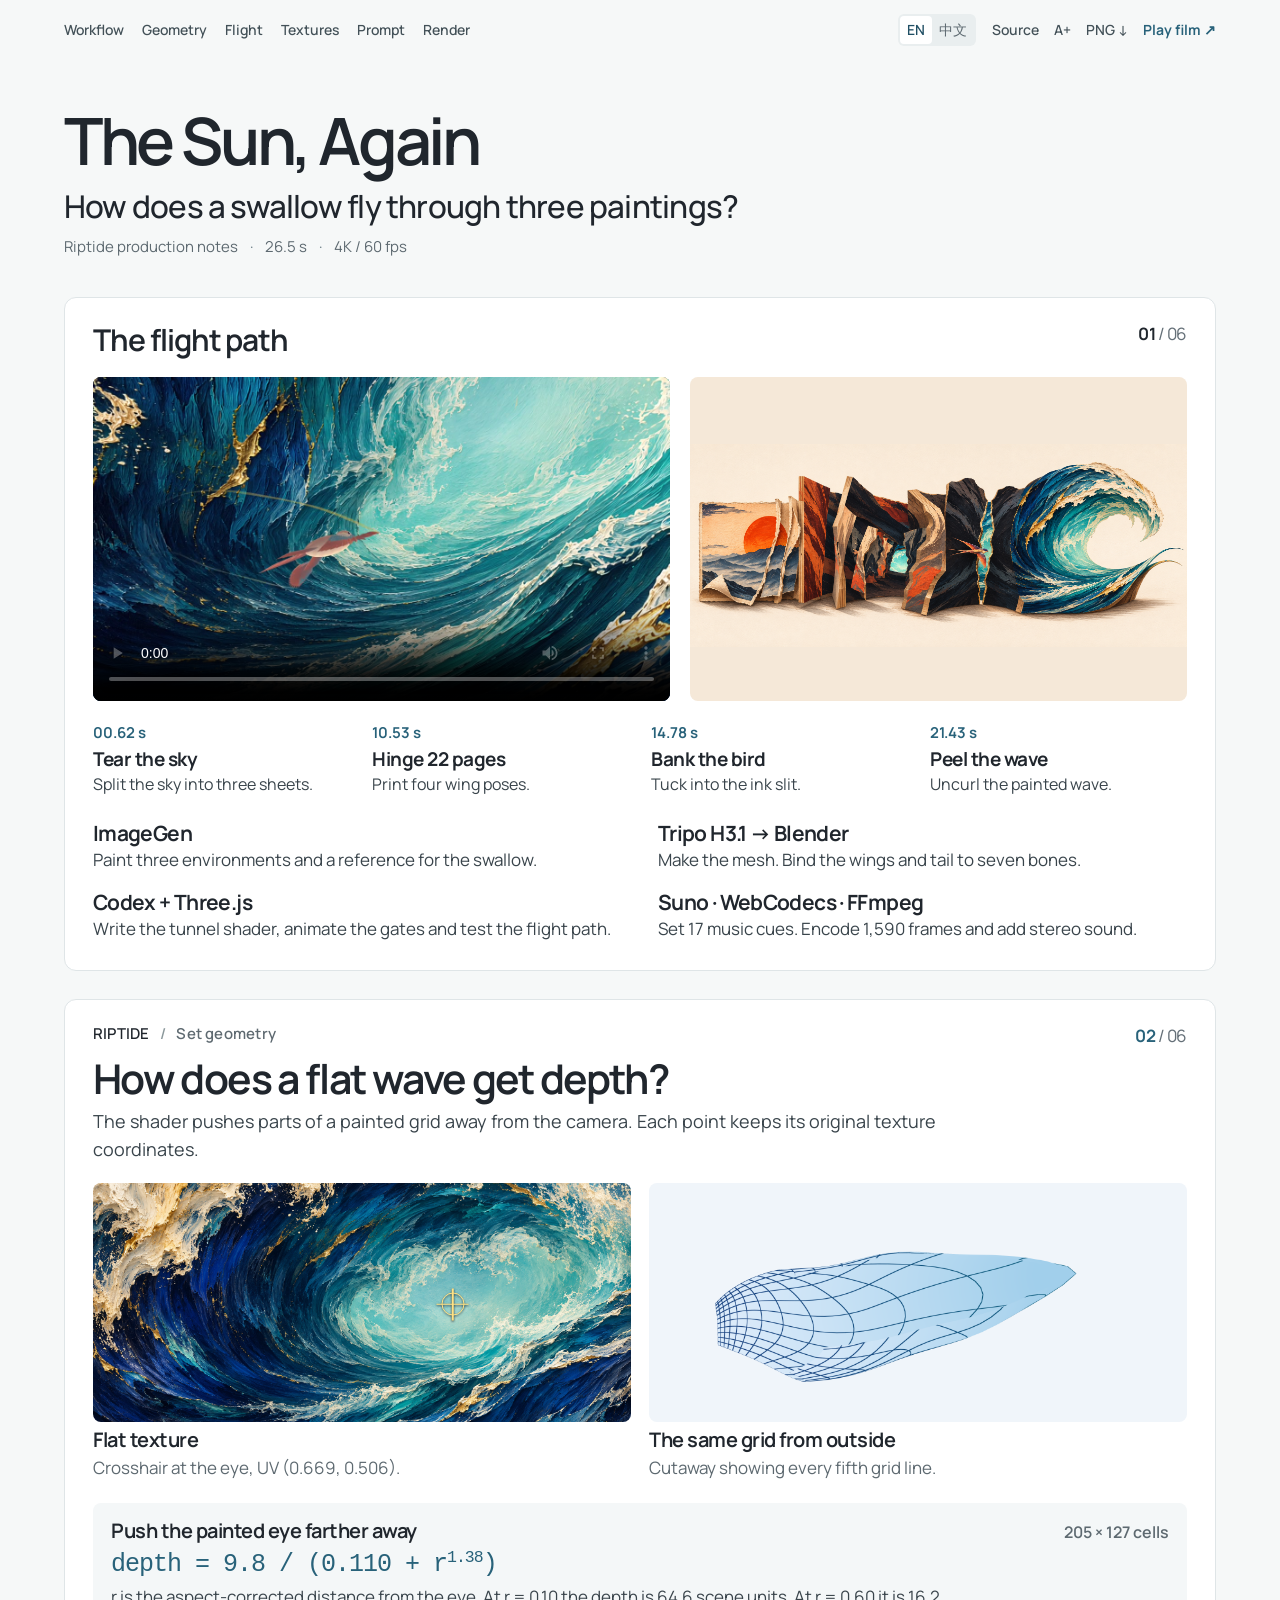
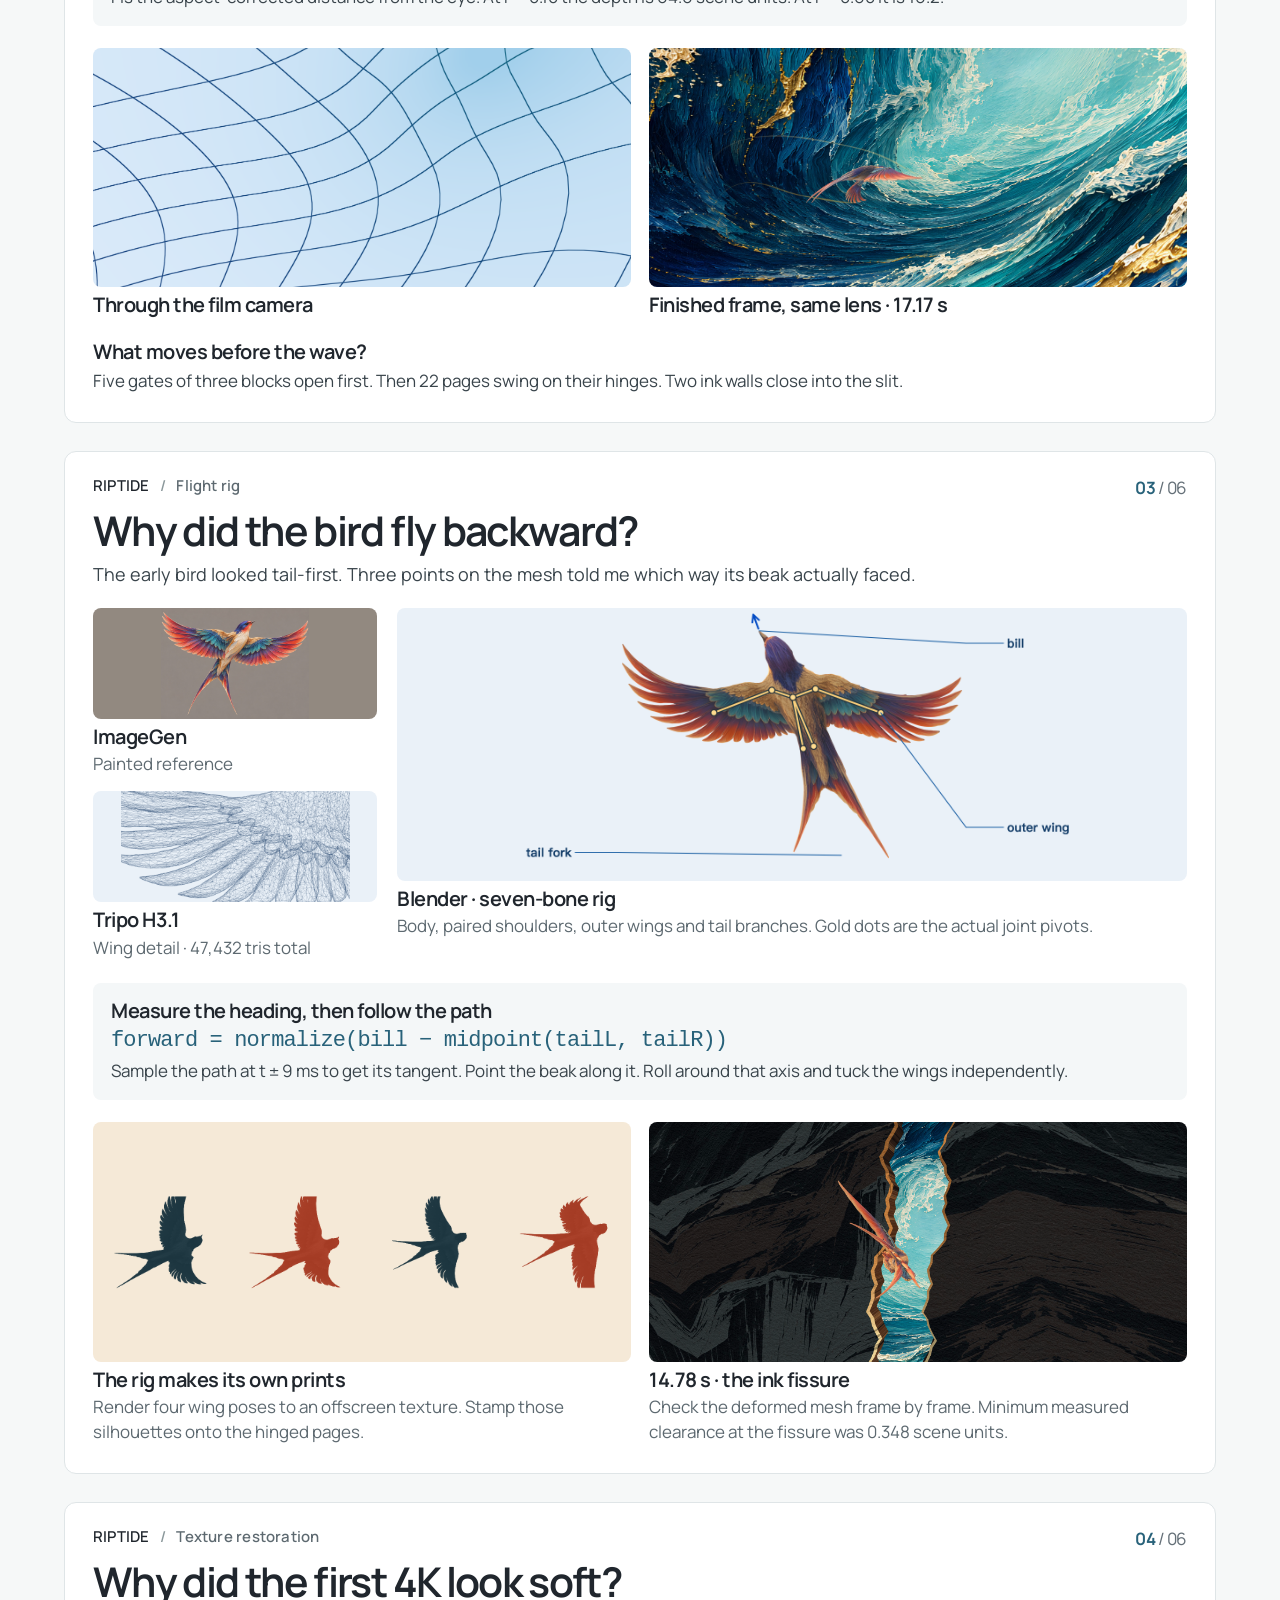
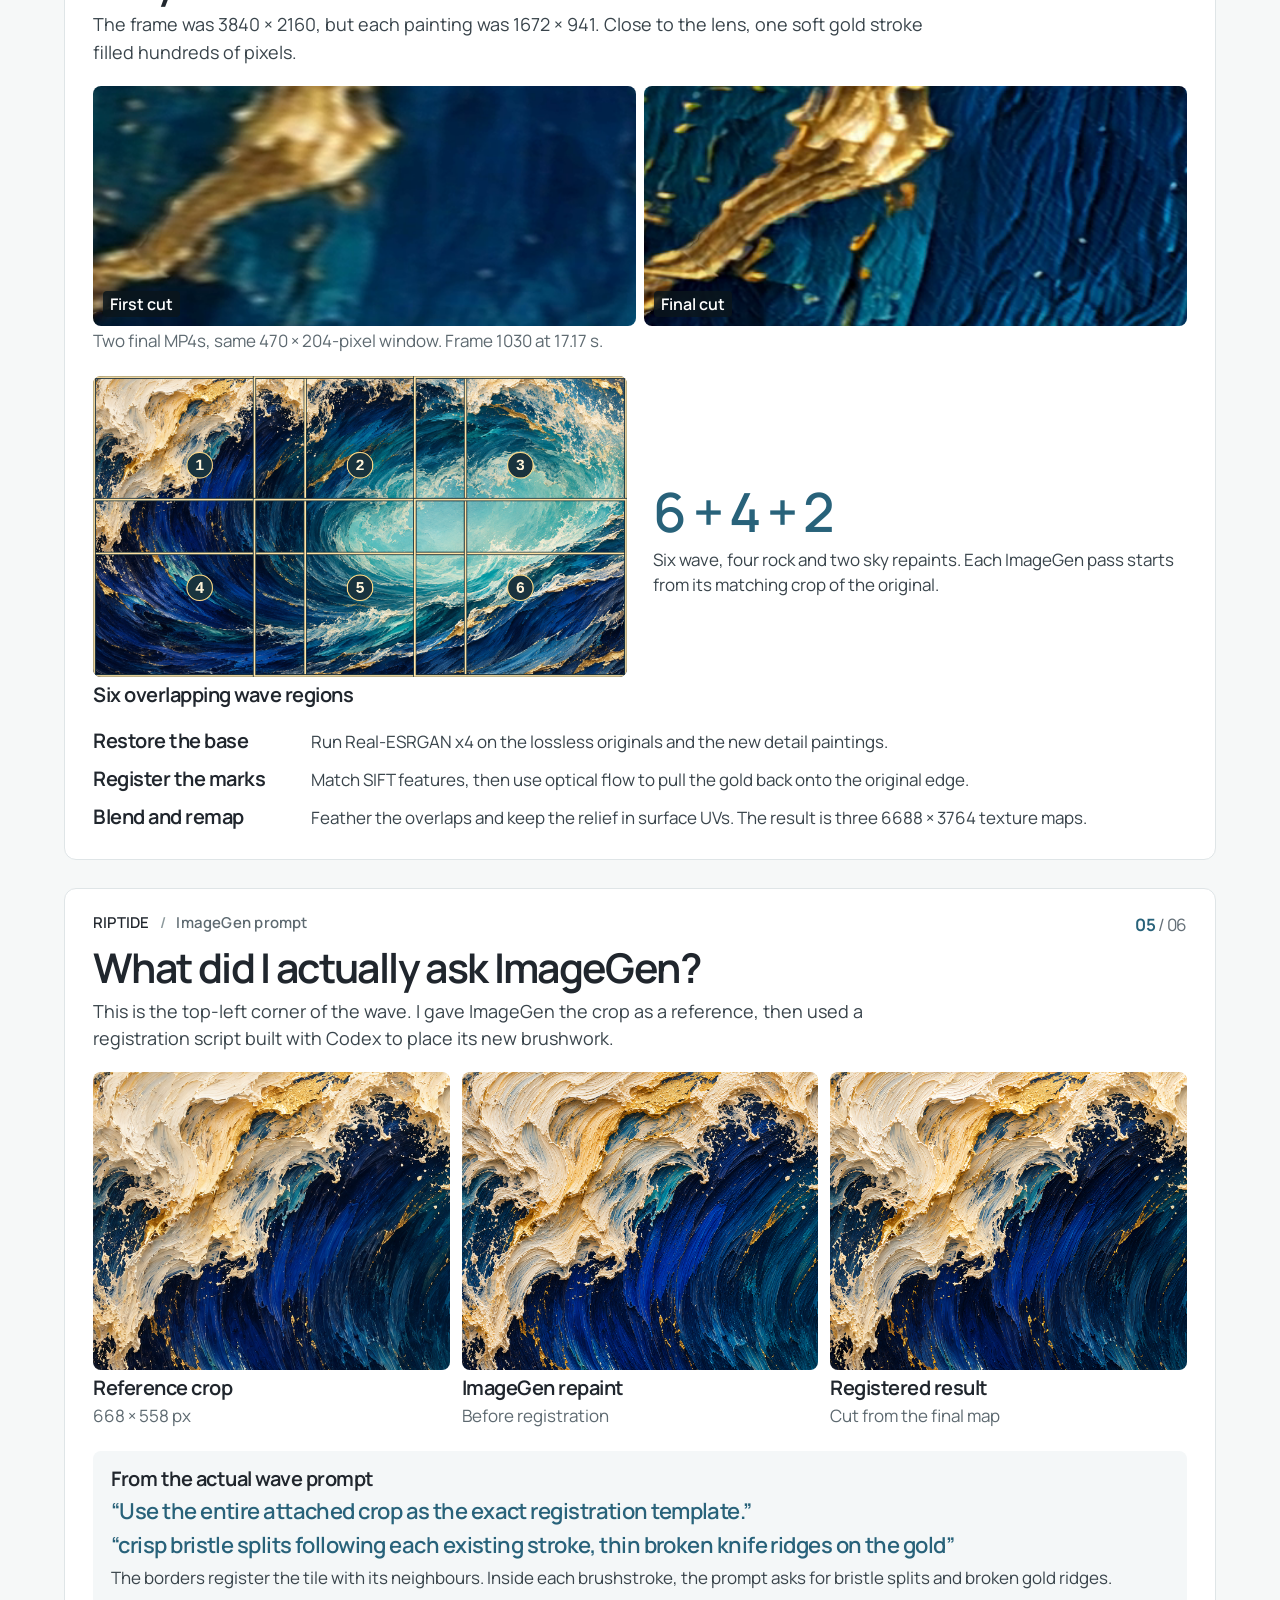
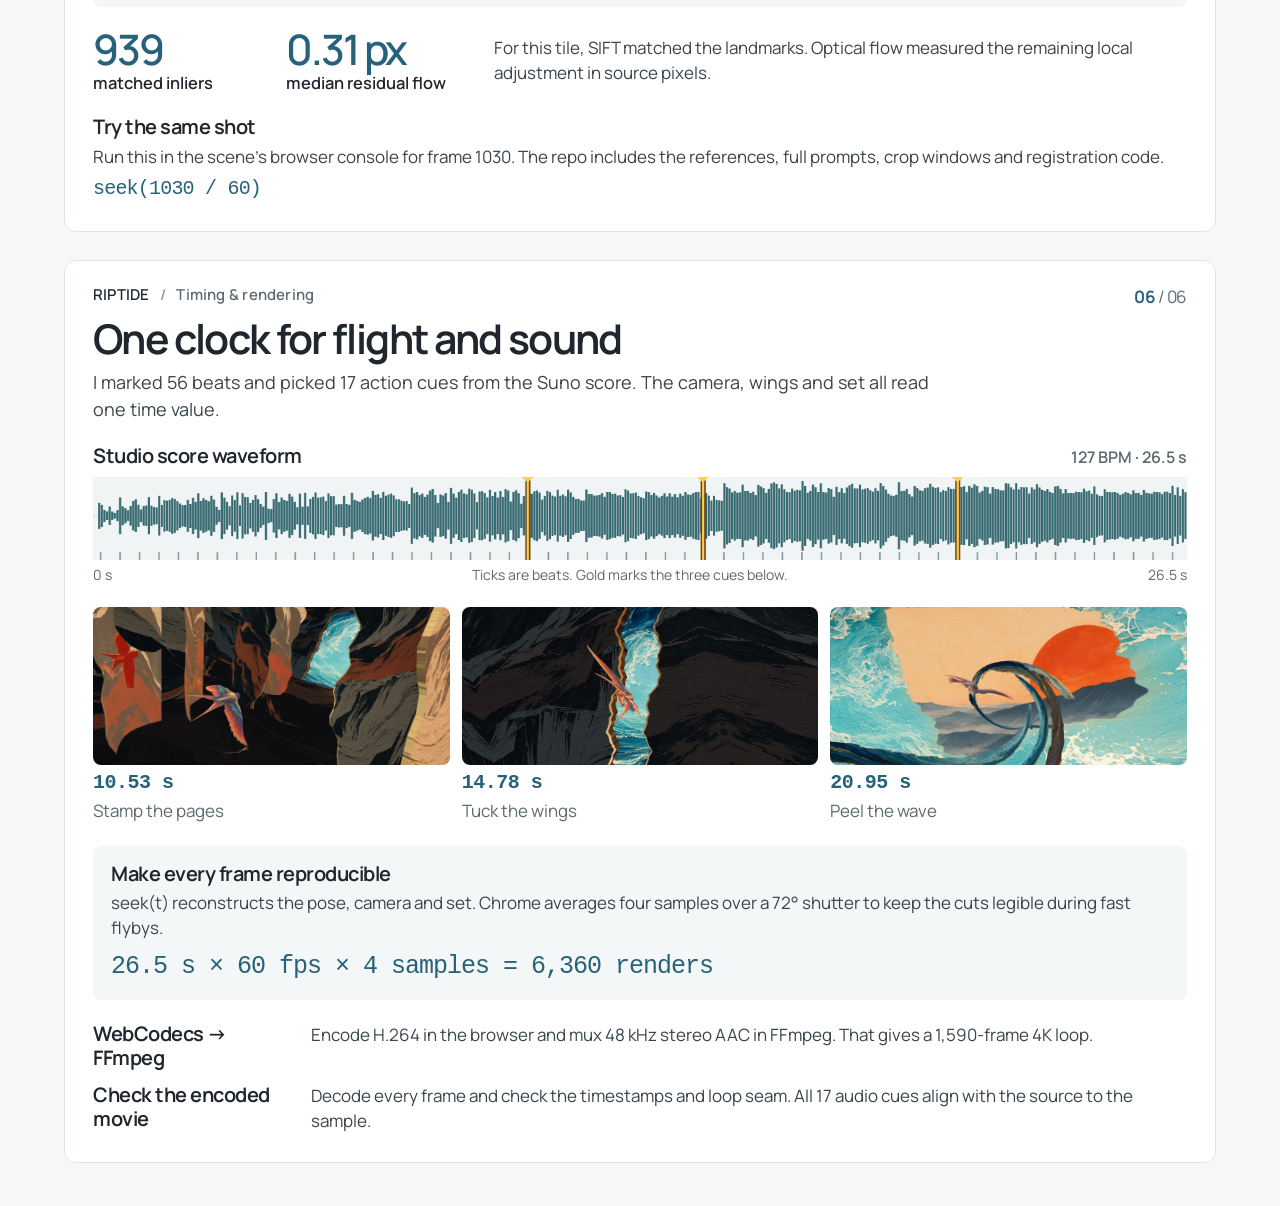
==== commit d17ddae9: "Restore the original guide layout and refine its visual rhythm" ====
--- a/making-of.html
+++ b/making-of.html
@@ -156,140 +156,189 @@
 html.export .reader{display:none}
 html.export #scroll-area{width:800px;max-width:none;overflow:visible}
 html.export .hero-motion{display:none}
-/* The reader is a scrolling film feature. Only print mode uses fixed sheets. */
-.reading #scroll-area,.reading #paper-size,.reading #book{width:100%!important;height:auto!important;overflow:visible;transform:none!important}
-.reading #book{display:block}
-.reading #book>article{width:100%;height:auto;overflow:visible;scroll-margin-top:56px}
-.reading .poster{display:block}
-.reading .cover-folio{top:30px;left:max(5vw,24px)}
-.reading #book .poster>.page-num{top:30px;right:max(5vw,24px)}
-.reading .hero{min-height:440px;height:clamp(440px,67dvh,820px);width:100%}
-.reading .hero>img,.reading .hero-motion{object-position:50% 55%}
-.reading .hero-copy{left:max(5vw,24px);right:max(5vw,24px);bottom:8%}
-.reading .hero-copy h1{font-size:clamp(96px,13vw,190px);line-height:.92;font-weight:600;letter-spacing:-.09em}
-.reading .standfirst{font-size:clamp(22px,2.5vw,40px);margin-top:10px;font-weight:520}
-.reading .hero-meta{font-size:17px}
-.reading .route{display:grid;grid-template-columns:minmax(130px,.32fr) minmax(0,1fr);grid-template-rows:auto auto;gap:22px 42px;max-width:1440px;margin:0 auto;padding:64px 5vw 30px}
-.reading .route-header{padding:6px 0 0}
-.reading .route h2{font-size:clamp(36px,4.3vw,66px);font-weight:570;line-height:1;letter-spacing:-.072em;max-width:9ch}
-.reading .model{grid-column:2;aspect-ratio:2.52;height:auto}
-.reading .model img{object-fit:cover}
-.reading .stations{grid-column:2;padding:0;gap:18px}
-.reading .stack{display:grid;grid-template-columns:1fr 1fr;grid-template-rows:auto auto;max-width:1200px;margin:0 auto;padding:28px 5vw 48px;gap:26px 58px}
-.reading .stack strong{font-size:clamp(22px,2.1vw,30px)}
-.reading .stack p{max-width:44ch}
-.reading #book>.plate{display:grid;grid-template-columns:minmax(230px,.66fr) minmax(0,1.34fr);gap:5.5vw;align-items:start;max-width:1440px;margin:0 auto;padding:70px 5vw 56px}
-.reading .platehead{padding:0;position:sticky;top:90px}
-.reading .platehead h2{font-size:clamp(39px,4.1vw,65px);font-weight:590;letter-spacing:-.075em;line-height:1.005;margin:21px 0 18px;text-wrap:pretty}
-.reading .platehead>p{font-size:clamp(17px,1.5vw,21px);line-height:1.5;color:#3f4a4d;max-width:43ch}
-.reading #book .plate>.page-num{right:5vw;top:40px}
-.reading .platebody{padding:0;gap:33px}
-.reading .duo,.reading .bird-bottom{gap:14px}
-.reading .widefig .imgscene,.reading .lensfig .imgscene{height:auto;aspect-ratio:1.74}
+/* The original guide uses a slim chapter bar, a title, then a single stack of illustrated sections. */
+:root{--ink:#20262d;--text:#39444b;--muted:#5d6970;--accent:#28627a;--paper:#fff;--border:#dfe5e7;--canvas:#f6f8f8;--radius:8px}
+html{background:var(--canvas)}
+.page{width:100%;margin:0 auto}
+.reader{position:sticky;top:0;z-index:5;max-width:1216px;gap:16px;min-height:60px;margin:0 auto;padding:0 32px;background:#f6f8f8f5;color:var(--ink);backdrop-filter:blur(9px)}
+.nav-chapters{display:flex;align-items:center;gap:18px;margin-right:auto}
+.reader :is(button,select,a):not(.wordmark){font-size:14px;line-height:1.4;font-weight:560;color:#435158;letter-spacing:0}
+.nav-chapters a:hover,.reader .actions a:hover,.reader .langs button:hover,.reader select:hover{color:var(--accent)}
+.reader .langs{order:2;gap:0;background:#e9eeef;padding:2px;border-radius:6px}
+.langs>span{display:none}
+.reader .langs button{padding:4px 7px;color:var(--muted);border-radius:4px}
+.reader .langs button[aria-pressed=true]{background:white;color:#204f64}
+.reader .actions{order:3;gap:15px}
+.reader .actions a:last-child{color:var(--accent);font-weight:670}
+.reader select{display:none;max-width:120px;background:transparent;border:0}
+.guide-intro{max-width:1216px;margin:0 auto;padding:46px 32px 38px}
+.guide-intro h1{font-size:clamp(45px,5.1vw,70px);line-height:1.05;font-weight:620;letter-spacing:-.052em}
+.guide-intro p{font-size:clamp(24px,2.45vw,34px);line-height:1.26;letter-spacing:-.025em;margin:12px 0 10px;font-weight:520}
+.guide-intro div{font-size:15px;line-height:1.5;letter-spacing:0;color:var(--muted)}
+.cover-folio,.page-num,.hero-copy{text-shadow:none}
+.overview-film{display:none}
+#book .poster>.page-num,.cover-folio{color:var(--ink)}
+.cover-folio{font-weight:590;letter-spacing:.11em;top:21px;left:30px}
+#book .page-num{color:var(--accent);font-size:17px;letter-spacing:-.025em}
+.page-num i{color:#657078;opacity:1}
+.poster{grid-template-rows:259px 448px 293px}
+.hero{isolation:auto;background:#fff;color:var(--ink)}
+.hero-copy{position:absolute;left:30px;right:auto;bottom:28px;width:43%}
+.hero-copy h2{font:630 68px/.97 var(--font);letter-spacing:-.055em}
+.standfirst{font-size:22px;line-height:1.3;font-weight:480;letter-spacing:-.02em;margin-top:11px}
+.hero-meta{position:static;font-size:15px;line-height:1.3;font-weight:510;color:var(--muted);margin-top:16px}
+.hero>img{inset:51px 30px 0 auto;width:47.5%;height:189px;z-index:0;border-radius:var(--radius);object-position:50% 54%}
+.route{grid-template-rows:46px 272px 130px}
+.route-header{padding:8px 30px 0}
+.route h2{font-size:28px;letter-spacing:-.035em;font-weight:625;line-height:1.2}
+.model{width:calc(100% - 60px);margin:0 30px;border-radius:var(--radius);overflow:hidden}
+.model img{object-position:50% 55%}
+.stations{padding:17px 30px 0;gap:17px}
+.station time{font-family:var(--font);font-variant-numeric:tabular-nums;font-weight:650;letter-spacing:0}
+.station strong{letter-spacing:-.025em}
+.stack{padding:10px 30px 27px;gap:23px 28px}
+.stack strong{font-size:22px;letter-spacing:-.03em}
+.stack p{font-size:19px;line-height:1.32}
+.platehead h2{font-weight:640;letter-spacing:-.046em}
+.plate figcaption>b,.textband>b,.recipe b,.pipeline>b,.plothead strong,.math-title>b,.prompt-note>b{letter-spacing:-.025em;font-weight:640}
+.plate figure>img,.imgscene,.region-picture,.compare-proof .crops>div{border-radius:var(--radius);overflow:hidden}
+.plate .imgscene img,.region-picture img{border-radius:0}
+.crops span{border-radius:4px}
+.math-note,.pipeline,.prompt-note{background:#f4f7f8;border-radius:var(--radius);padding:12px 16px}
+.math-note code,.pipeline code,.promptcard .textband code{letter-spacing:-.04em}
+.math-note p,.pipeline p,.textband p,.recipe p,.region-notes p,.prompt-note p,.registration p{font-size:19px;line-height:1.3}
+.recipe{gap:12px}
+[lang="zh-CN"] .hero-copy h2{font-size:61px;font-weight:610;letter-spacing:0}
+[lang="zh-CN"] .guide-intro p,[lang="zh-CN"] .platehead h2,[lang="zh-CN"] .route h2{letter-spacing:-.02em}
+html.export{background:#fff}
+html.export .guide-intro{display:none}
+/* The reading surface follows the original page. The exported sheets use its own type and radius tokens. */
+.reading #scroll-area{max-width:1216px;margin:0 auto;padding:0 32px 44px}
+.reading #book,.reading #paper-size{width:100%!important;height:auto!important;transform:none!important;overflow:visible}
+.reading #book{display:grid;gap:28px}
+.reading #book>article{width:100%;height:auto;overflow:visible;border:1px solid var(--border);border-radius:12px;box-shadow:none;background:white;scroll-margin-top:72px}
+.reading #book .page-num{right:28px;top:27px}
+.reading .poster{display:grid;grid-template-columns:minmax(0,1.16fr) minmax(0,1fr);grid-template-rows:auto auto auto auto;grid-template-areas:"heading heading" "film model" "stations stations" "stack stack";gap:20px 20px;padding:25px 28px 28px}
+.reading .cover-folio,.reading .poster .hero-copy{display:none}
+.reading .hero{position:relative;grid-area:film;aspect-ratio:16/9;height:auto;width:100%;border-radius:var(--radius);overflow:hidden;background:#203437}
+.reading .hero>img{position:absolute;inset:0;width:100%;height:100%;border-radius:0}
+.reading .overview-film{display:block;position:absolute;inset:0;width:100%;height:100%;object-fit:cover}
+.reading .route{display:contents}
+.reading .route-header{grid-area:heading;padding:0 75px 0 0}
+.reading .route h2{font-size:30px;line-height:1.15;letter-spacing:-.035em}
+.reading .model{grid-area:model;align-self:stretch;width:100%;margin:0;position:relative;background:#f5e8d8;overflow:hidden}
+.reading .model img{position:absolute;inset:0;object-fit:contain;height:100%;width:100%}
+.reading .stations{grid-area:stations;padding:0;gap:22px}
+.reading .stack{grid-area:stack;padding:6px 0 0;gap:18px 36px;grid-template-rows:auto auto}
+.reading .stack strong{font-size:21px}
+.reading .stack p{font-size:17px;line-height:1.45;margin-top:3px;max-width:52ch}
+.reading .station strong{font-size:19px}.reading .station>span{font-size:16px;line-height:1.4}
+.reading .plate{padding:25px 28px 28px;display:block}
+.reading .platehead{padding:0 76px 0 0}
+.reading .platehead h2{font-size:clamp(30px,3.2vw,43px);line-height:1.09;letter-spacing:-.04em;margin:12px 0 8px;text-wrap:pretty}
+.reading .platehead>p{max-width:77ch;font-size:18px;line-height:1.52;letter-spacing:0}
+.reading .platebody{padding:0;margin-top:20px;gap:22px}
+.reading .platebody .duo,.reading .bird-bottom{gap:18px}
+.reading .widefig .imgscene,.reading .lensfig .imgscene{height:auto;aspect-ratio:2.25}
 .reading .imgscene img{position:absolute;inset:0}
-.reading .plate figcaption>b{font-size:clamp(17px,1.46vw,21px)}
-.reading .plate figcaption>span,.reading .platebody p,.reading .compare-proof>span{font-size:clamp(16px,1.32vw,19px);line-height:1.45}
-.reading .math-note code,.reading .pipeline code{font-size:clamp(18px,2.05vw,30px);overflow-wrap:anywhere}
-.reading .birdcard .math-note code{font-size:clamp(15px,1.49vw,22px)}
-.reading .bird-build .big-view img{height:auto;aspect-ratio:1.8;object-fit:contain}
-.reading .bird-build .small-view img{height:auto;aspect-ratio:1.95}
-.reading .bird-bottom figure>img,.reading .cueframes figure>img{height:auto;aspect-ratio:1.75}
-.reading .bird-bottom figure:first-child>img{background:#f5e9d7}
-.reading .compare-proof .crops{height:auto;aspect-ratio:4.25}
-.reading .repaintrow{gap:22px}
-.reading .recipe>div{grid-template-columns:minmax(114px,.64fr) minmax(0,1.36fr);gap:13px}
+.reading .plate figcaption>b,.reading .textband>b,.reading .recipe b,.reading .pipeline>b,.reading .plothead strong,.reading .math-title>b,.reading .prompt-note>b{font-size:20px;line-height:1.22}
+.reading .plate figcaption>span,.reading .compare-proof>span,.reading .platebody p{font-size:17px;line-height:1.47}
+.reading .math-note,.reading .pipeline,.reading .prompt-note{padding:16px 18px}
+.reading .math-note code,.reading .pipeline code{font-size:clamp(19px,2vw,25px);overflow-wrap:anywhere}
+.reading .birdcard .math-note code{font-size:clamp(17px,1.75vw,22px)}
+.reading .bird-build{grid-template-columns:26% 1fr;gap:14px 20px}
+.reading .bird-build .big-view img{height:273px}
+.reading .bird-build .small-view img{height:111px}
+.reading .bird-bottom figure>img,.reading .cueframes figure>img{height:auto;aspect-ratio:2.25}
+.reading .compare-proof .crops{height:auto;aspect-ratio:4.55;gap:8px}
+.reading .repaintrow{grid-template-columns:1fr 1fr;gap:26px}
+.reading .region-notes strong,.reading .registration strong{letter-spacing:-.05em}
 .reading .tiletrip figure>img{max-height:none}
-.reading .registration{grid-template-columns:.65fr .76fr 1.3fr;gap:12px}
-.reading .registration strong{font-size:clamp(28px,3vw,46px)}
-.reading .prompt-note blockquote{font-size:clamp(19px,1.7vw,25px)}
-.reading img[role=button]{cursor:zoom-in}
-.reading.large-type #book article p,.reading.large-type #book article figcaption>span,.reading.large-type .station>span{font-size:23px;line-height:1.45}
-@media(max-width:800px){
- .reader{position:sticky;gap:12px;min-height:48px;padding:0 16px}
- .reader .wordmark{font-size:21px}
- .reader .actions,.reader .langs{gap:8px}
+.reading .recipe>div{grid-template-columns:200px 1fr;gap:18px}
+.reading .registration{grid-template-columns:175px 190px 1fr;gap:18px}
+.reading img[role="button"]{cursor:zoom-in}
+.reading.large-type #book article p,.reading.large-type #book article figcaption>span,.reading.large-type .station>span{font-size:22px;line-height:1.5}
+dialog{border-radius:12px}
+@media(max-width:980px){
+ .reader{gap:14px;padding:0 24px}.nav-chapters{gap:11px}.reader .actions{gap:12px}
  .reader .source-link{display:none}
+ .reading .plate,.reading .poster{padding:23px}
+ .reading .guide-intro{padding-top:34px}
+}
+@media(max-width:740px){
+ .reader{min-height:48px;padding:0 16px;gap:12px}
+ .nav-chapters{display:none}.reader select{display:block;order:0;margin-right:auto;max-width:115px}
+ .reader .langs{order:1}.reader .actions{order:2;gap:11px}
  .reader :is(button,select,a):not(.wordmark){font-size:13px}
- .reader select{max-width:82px}
- .reading #book>article{scroll-margin-top:48px}
- .reading .hero{min-height:350px;height:clamp(350px,60dvh,550px)}
- .reading .hero-copy{left:22px;right:22px;bottom:25px}
- .reading .hero-copy h1{font-size:clamp(78px,18vw,126px)}
- .reading .standfirst{font-size:21px;line-height:1.22;margin-top:10px}
- .reading .hero-meta{position:static;margin-top:11px;font-size:14px;gap:8px}
- .reading .cover-folio,.reading #book .poster>.page-num{top:20px}
- .reading .cover-folio{left:22px}
- .reading #book .poster>.page-num{right:22px}
- .reading .route{display:block;padding:32px 19px 13px}
- .reading .route-header{padding:0}
- .reading .route h2{max-width:none;font-size:34px;margin-bottom:16px}
- .reading .model{aspect-ratio:2.2;margin:0 -19px;width:calc(100% + 38px)}
- .reading .model img{object-fit:contain}
- .reading .stations{grid-template-columns:1fr 1fr;padding-top:18px;gap:18px 22px}
- .reading .station>span{font-size:16px}
- .reading .stack{padding:18px 19px 27px;gap:20px 25px}
- .reading .stack strong{font-size:21px}
- .reading .stack p{font-size:16.5px}
- .reading #book>.plate{display:block;padding:32px 19px 27px}
- .reading #book .plate>.page-num{top:33px;right:19px;font-size:16px}
- .reading .platehead{position:static}
- .reading .platehead h2{max-width:19ch;font-size:clamp(34px,7.8vw,46px);line-height:1.04;margin:15px 0 12px}
- .reading .platehead>p{font-size:18px;line-height:1.4;max-width:58ch}
- .reading .platebody{margin-top:22px;gap:25px}
- .reading .plate figcaption>b,.reading .math-title>b,.reading .textband>b,.reading .recipe b,.reading .pipeline>b,.reading .plothead strong,.reading .prompt-note>b{font-size:19px}
- .reading .plate figcaption>span,.reading .platebody p,.reading .compare-proof>span{font-size:16.5px;line-height:1.43}
- .reading .platebody .duo,.reading .bird-bottom,.reading .repaintrow{grid-template-columns:1fr;gap:17px}
- .reading .widefig .imgscene,.reading .lensfig .imgscene{aspect-ratio:1.86}
- .reading .bird-build{grid-template-columns:1fr 1fr;grid-template-rows:auto auto;gap:15px 12px}
- .reading .bird-build .small-view{grid-row:1;grid-column:auto}
+ .guide-intro{padding:26px 16px 23px}
+ .guide-intro h1{font-size:44px}
+ .guide-intro p{font-size:24px;line-height:1.3;margin:9px 0}
+ .guide-intro div{font-size:14px}
+ .reading #scroll-area{padding:0 10px 23px}
+ .reading #book{gap:16px}
+ .reading #book>article{border-radius:10px;scroll-margin-top:56px}
+ .reading #book .page-num{top:19px;right:15px;font-size:15px}
+ .reading .poster{padding:17px 15px 20px;grid-template-columns:1fr;grid-template-areas:"heading" "film" "model" "stations" "stack";gap:14px}
+ .reading .route h2{font-size:25px}.reading .model{aspect-ratio:2.4}
+ .reading .stations{grid-template-columns:1fr 1fr;gap:15px 16px}
+ .reading .stack{grid-template-columns:1fr;gap:13px}
+ .reading .plate{padding:17px 15px 20px}
+ .reading .platehead{padding:0}
+ .reading .folio{padding-right:56px}
+ .reading .platehead h2{font-size:30px;margin:13px 0 8px}
+ .reading .platehead>p{font-size:17px;line-height:1.45}
+ .reading .platebody{margin-top:15px;gap:18px}
+ .reading .platebody .duo,.reading .bird-bottom,.reading .repaintrow{grid-template-columns:1fr;gap:15px}
+ .reading .widefig .imgscene,.reading .lensfig .imgscene{aspect-ratio:1.85}
+ .reading .plate figcaption>b,.reading .textband>b,.reading .recipe b,.reading .pipeline>b,.reading .plothead strong,.reading .math-title>b,.reading .prompt-note>b{font-size:18px}
+ .reading .plate figcaption>span,.reading .compare-proof>span,.reading .platebody p{font-size:16.5px;line-height:1.46}
+ .reading .math-note,.reading .pipeline,.reading .prompt-note{padding:12px}
+ .reading .math-title>span,.reading .plothead>span{font-size:13px}
+ .reading .math-note code,.reading .pipeline code{font-size:18px}
+ .reading .birdcard .math-note code{font-size:16px}
+ .reading .bird-build{grid-template-columns:1fr 1fr;grid-template-rows:auto auto;gap:13px}
+ .reading .bird-build .small-view{grid-column:auto;grid-row:1}
  .reading .bird-build .big-view{grid-column:1/-1;grid-row:2}
- .reading .bird-build .big-view img{aspect-ratio:2.06}
- .reading .bird-bottom figure:first-child>img{aspect-ratio:4.3}
- .reading .math-note code,.reading .pipeline code{font-size:clamp(17px,4.2vw,23px)}
- .reading .birdcard .math-note code{font-size:16px}
- .reading .math-title>span,.reading .plothead>span{font-size:13px}
+ .reading .bird-build .small-view img{height:89px}
+ .reading .bird-build .big-view img{height:auto;aspect-ratio:2.06}
+ .reading .bird-bottom figure:first-child>img{aspect-ratio:4.2}
+ .reading .compare-proof .crops{aspect-ratio:3.6;gap:5px}
  .reading .region-notes strong{font-size:40px}
- .reading .recipe>div{grid-template-columns:1fr;gap:5px}
- .reading .tiletrip{grid-template-columns:1fr 1fr;gap:16px 10px}
+ .reading .recipe{gap:13px}.reading .recipe>div{grid-template-columns:1fr;gap:3px}
+ .reading .tiletrip{grid-template-columns:1fr 1fr;gap:14px 9px}
  .reading .tiletrip>figure:last-child{grid-column:1/-1}
- .reading .tiletrip>figure:last-child img{aspect-ratio:2.15;object-fit:cover}
- .reading .tiletrip figcaption>b{font-size:17px}
- .reading .prompt-note blockquote{font-size:20px}
- .reading .registration{grid-template-columns:1fr 1fr}
+ .reading .tiletrip>figure:last-child img{aspect-ratio:2.1;object-fit:cover}
+ .reading .registration{grid-template-columns:1fr 1fr;gap:12px}
  .reading .registration p{grid-column:1/-1}
- .reading .cueframes{grid-template-columns:1fr;gap:15px}
- .reading .cueframes figure{display:grid;align-items:center;grid-template-columns:54% 1fr;gap:15px}
+ .reading .cueframes{grid-template-columns:1fr;gap:12px}
+ .reading .cueframes figure{display:grid;grid-template-columns:54% 1fr;gap:12px;align-items:center}
  .reading .plotlegend{font-size:12px}
+ .reading .prompt-note blockquote{font-size:19px}
  .reading.large-type #book article p,.reading.large-type #book article figcaption>span,.reading.large-type .station>span{font-size:21px}
- dialog{padding:16px}
 }
-@media(max-width:480px){
- .reader{gap:7px;padding:0 10px}
- .reader .actions{gap:9px}.reader .langs{gap:4px}
- .reader .wordmark{font-size:19px}
- .reader select{max-width:75px}
- .reading .stack{grid-template-columns:1fr}
-}
-@media(prefers-reduced-motion:no-preference){
- .hero-motion{transition:opacity .5s cubic-bezier(.22,1,.36,1)}
- .reader a,.reader button,.station strong,.stack-action strong{transition:color .3s}
-}
+
+#book .poster>.page-num,.cover-folio{text-shadow:none}
+.guide-facts{display:flex;align-items:baseline;gap:12px;flex-wrap:wrap}
+.guide-facts>span{white-space:nowrap}
+.guide-facts>span+span:before{content:"·";display:inline-block;margin-right:12px;color:#71848b}
+@media(max-width:740px){.reader select{appearance:auto}.guide-facts{gap:8px}.guide-facts>span+span:before{margin-right:8px}}
 </style></head>
-<body>
+<body><div class="page">
 <nav class="reader" aria-label="Poster controls">
-  <a class="wordmark" href="#poster" aria-label="Riptide, first sheet">Riptide</a><div class="langs"><button id="en" aria-pressed="true" lang="en">EN</button><span aria-hidden="true">/</span><button id="zh" aria-pressed="false" lang="zh-CN">中文</button></div>
+  <div class="nav-chapters" aria-label="Chapters"><a href="#poster" data-zh="流程">Workflow</a><a href="#geometry" data-zh="隧道">Geometry</a><a href="#bird-sheet" data-zh="燕子">Flight</a><a href="#texture-sheet" data-zh="材质">Textures</a><a href="#prompt-sheet" data-zh="提示词">Prompt</a><a href="#time-sheet" data-zh="导出">Render</a></div><div class="langs"><button id="en" aria-pressed="true" lang="en">EN</button><span aria-hidden="true">/</span><button id="zh" aria-pressed="false" lang="zh-CN">中文</button></div>
   <select id="chapter-nav" aria-label="Jump to a breakdown sheet"><option value="0" data-zh="总流程">Workflow</option><option value="1" data-zh="三维几何">Geometry</option><option value="2" data-zh="飞行绑定">Flight rig</option><option value="3" data-zh="材质精度">4K textures</option><option value="4" data-zh="实际提示词">ImageGen prompt</option><option value="5" data-zh="时间与导出">Rendering</option><option value="repo" data-zh="GitHub 源码">GitHub source ↗</option></select>
-  <div class="actions"><a class="source-link" href="https://github.com/Andy-Huang-SZU/riptide-flight" data-zh="源码">Source</a><button id="zoom" data-t="zoom">Zoom in</button><a id="download" download="Riptide-making-of.png" href="https://github.com/Andy-Huang-SZU/riptide-flight/releases/download/v1.0.0/Riptide-making-of.png" data-t="save">Save image</a><a href="index.html" data-t="watch">Play film</a></div>
+  <div class="actions"><a class="source-link" href="https://github.com/Andy-Huang-SZU/riptide-flight" data-zh="源码">Source</a><button id="zoom" data-t="zoom">Zoom in</button><a id="download" download="Riptide-making-of.png" href="https://github.com/Andy-Huang-SZU/riptide-flight/releases/latest/download/Riptide-making-of.png" data-t="save">Save image</a><a href="index.html" data-t="watch">Play film</a></div>
 </nav>
 <main>
+  <header class="guide-intro"><h1>The Sun, Again</h1><p data-zh="一只燕子，怎样飞进三幅平面画？">How does a swallow fly through three paintings?</p><div class="guide-facts"><span data-zh="《裂潮》制作笔记">Riptide production notes</span><span data-zh="26.5 秒">26.5 s</span><span>4K / 60 fps</span></div></header>
   <div id="scroll-area"><div id="paper-size"><div id="book"><article class="poster" id="poster" aria-labelledby="title">
     <div class="cover-folio">THE SUN, AGAIN</div><span class="page-num">01 <i>/ 06</i></span>
     <header class="hero">
-      <img id="hero-image" src="making-of-src/art/frame-wave.webp" alt="" width="1920" height="1080" draggable="false">
-      <video class="hero-motion" muted loop playsinline aria-hidden="true" data-src="making-of-src/art/flight-loop.mp4"></video><div class="hero-shade"></div>
+      <img id="hero-image" src="making-of-src/art/frame-wave.webp" alt="Swallow flying through the painted wave" width="1920" height="1080" draggable="false">
+      <video class="overview-film" controls playsinline preload="metadata" poster="docs/cover.jpg" aria-label="Play the 26.5-second film" src="docs/riptide.mp4"></video>
       <div class="hero-copy">
 
-        <h1 id="title" data-zh="裂潮">Riptide</h1><p class="standfirst" data-zh="我用三幅画，搭了一条燕子能飞进去的隧道。">I built a tunnel out of three paintings.</p>
+        <h2 id="title" data-zh="裂潮">Riptide</h2><p class="standfirst" data-zh="我用三幅画，搭了一条燕子能飞进去的隧道。">I built a tunnel out of three paintings.</p>
         <div class="hero-meta"><span>26.5 s</span><b></b><span>4K / 60 fps</span></div>
       </div>
     </header>
@@ -581,14 +630,15 @@
 <script>'use strict';
 (() => {
   const byId=id=>document.getElementById(id);
-  const heroMotion=byId('poster').querySelector('.hero-motion');
   const sceneKeys=['tear','fold','bank','peel','art','detail'];
   const times={tear:37/60,fold:632/60,bank:887/60,peel:1286/60};
   const headings={tear:'tear',fold:'fold',bank:'bank',peel:'peel',art:'artTitle',detail:'detailTitle'};
   const thumb={tear:'tear',fold:'fold',bank:'bank',peel:'peel'};
   const nav=byId('inspect'),view=byId('view'),reader=byId('scroll-area');
   const isExport=new URLSearchParams(location.search).has('export');
-  let lang=new URLSearchParams(location.search).get('lang')==='zh'?1:0,zoom=false,active=null;
+  const requestedLanguage=new URLSearchParams(location.search).get('lang');
+  let lang=requestedLanguage==='zh'||(!requestedLanguage&&!isExport&&/^zh/i.test(navigator.language))?1:0;
+  let zoom=false,active=null;
   const t=key=>COPY[key][lang];
   document.documentElement.classList.add(isExport?'export':'reading');
   let inspected=null;
@@ -717,19 +767,9 @@
     }
   }
   drawRegions();drawScore();
-  if(!isExport && !matchMedia('(prefers-reduced-motion: reduce)').matches){
-    const observer=new IntersectionObserver(([entry])=>{
-      if(entry.isIntersecting){
-        if(!heroMotion.src)heroMotion.src=heroMotion.dataset.src;
-        heroMotion.muted=true;
-        heroMotion.play().then(()=>heroMotion.classList.add('playing')).catch(()=>{});
-      }else{heroMotion.pause();}
-    });
-    observer.observe(heroMotion);
-  }
   if(isExport)reader.style.width='800px';
   new ResizeObserver(resize).observe(reader);localize();
   window.posterReady=Promise.all([document.fonts.ready,...[...document.querySelectorAll('article img')].map(i=>i.decode())]).then(()=>{resize();return true;});
 })();
 </script>
-</body></html>
+</div></body></html>
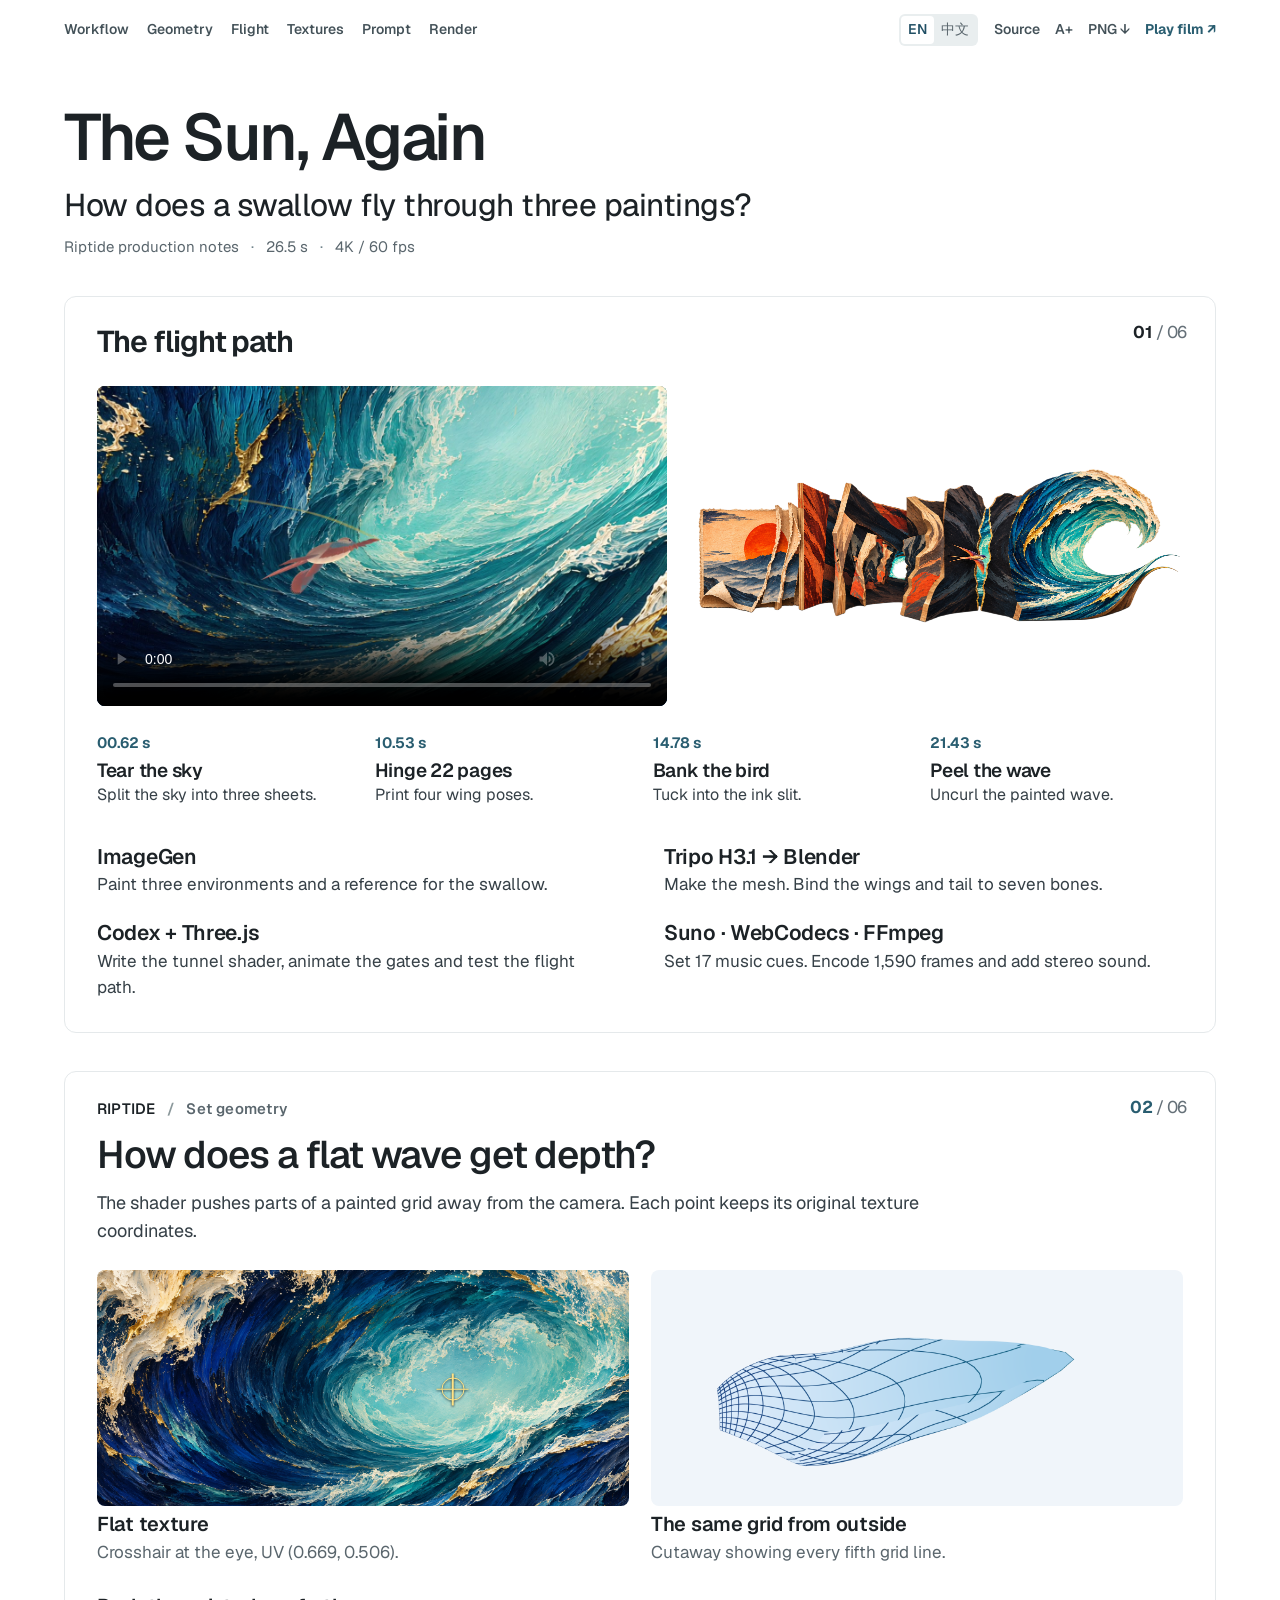
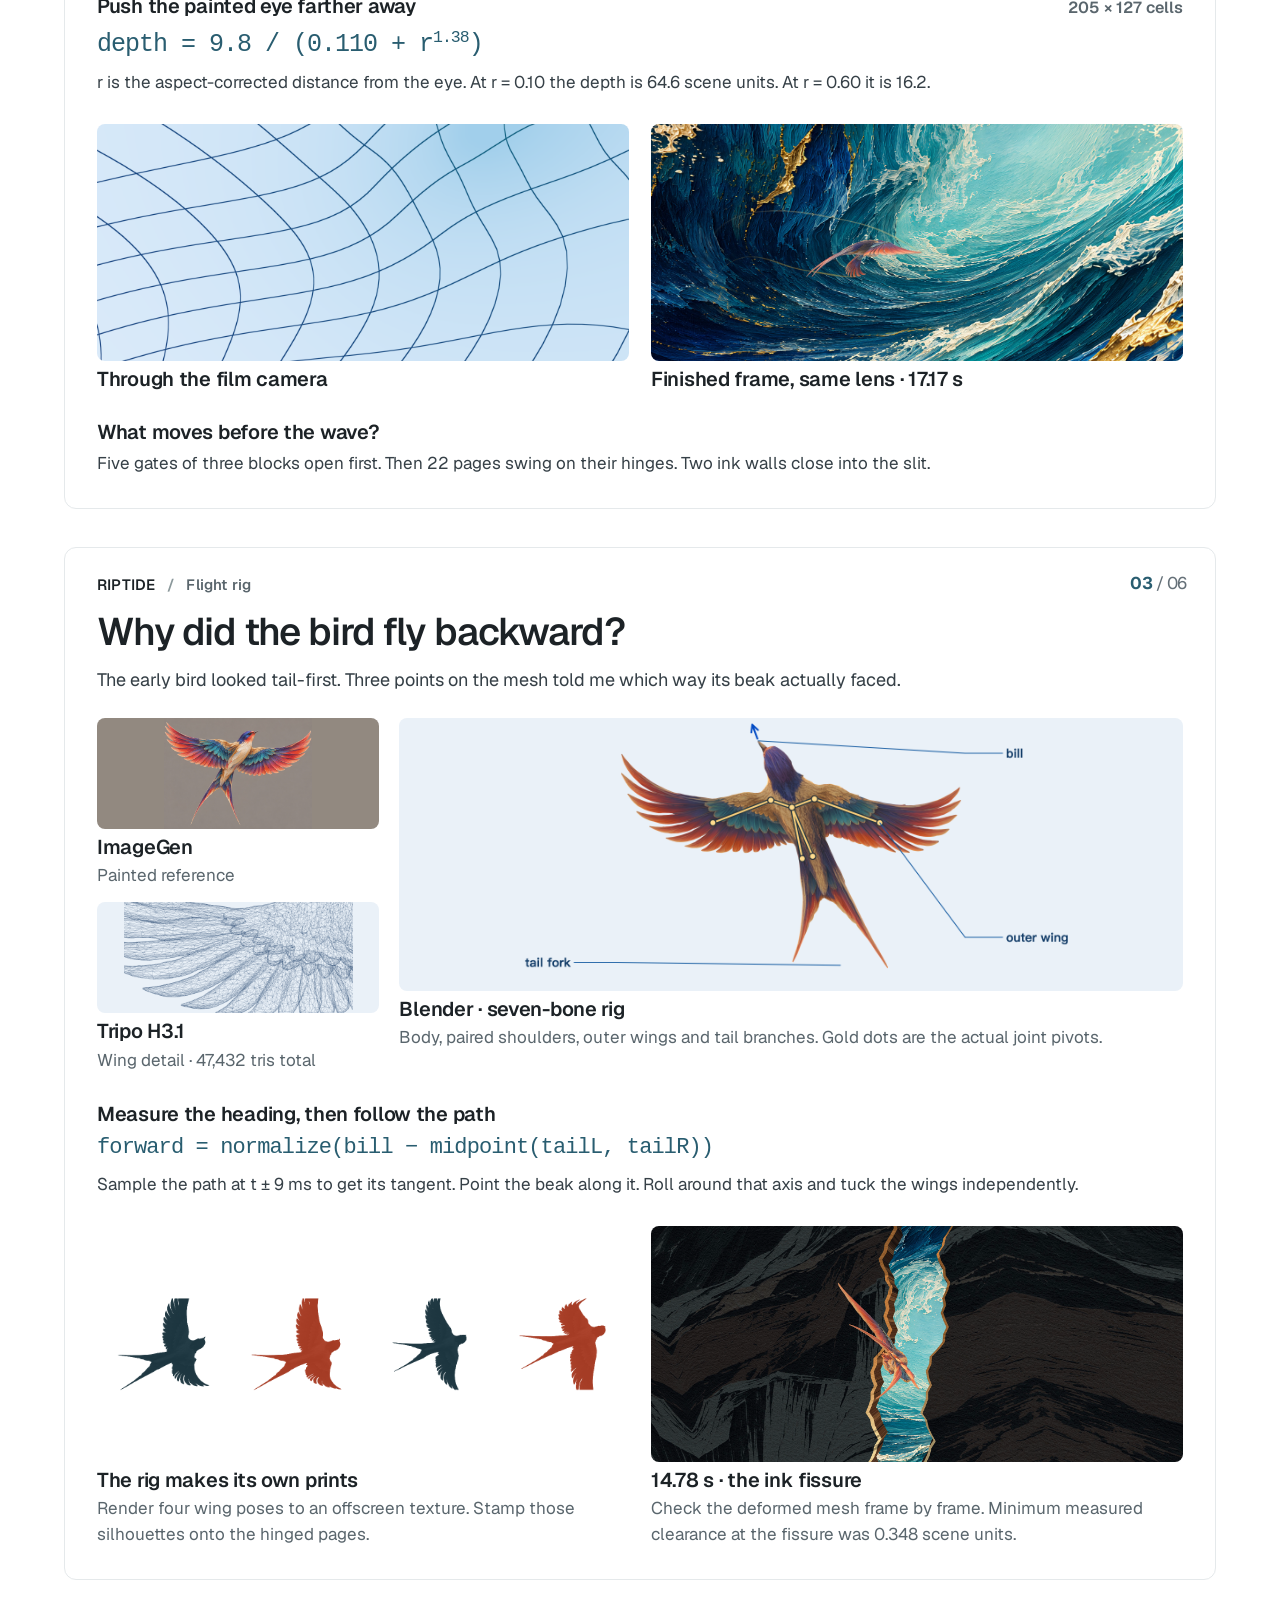
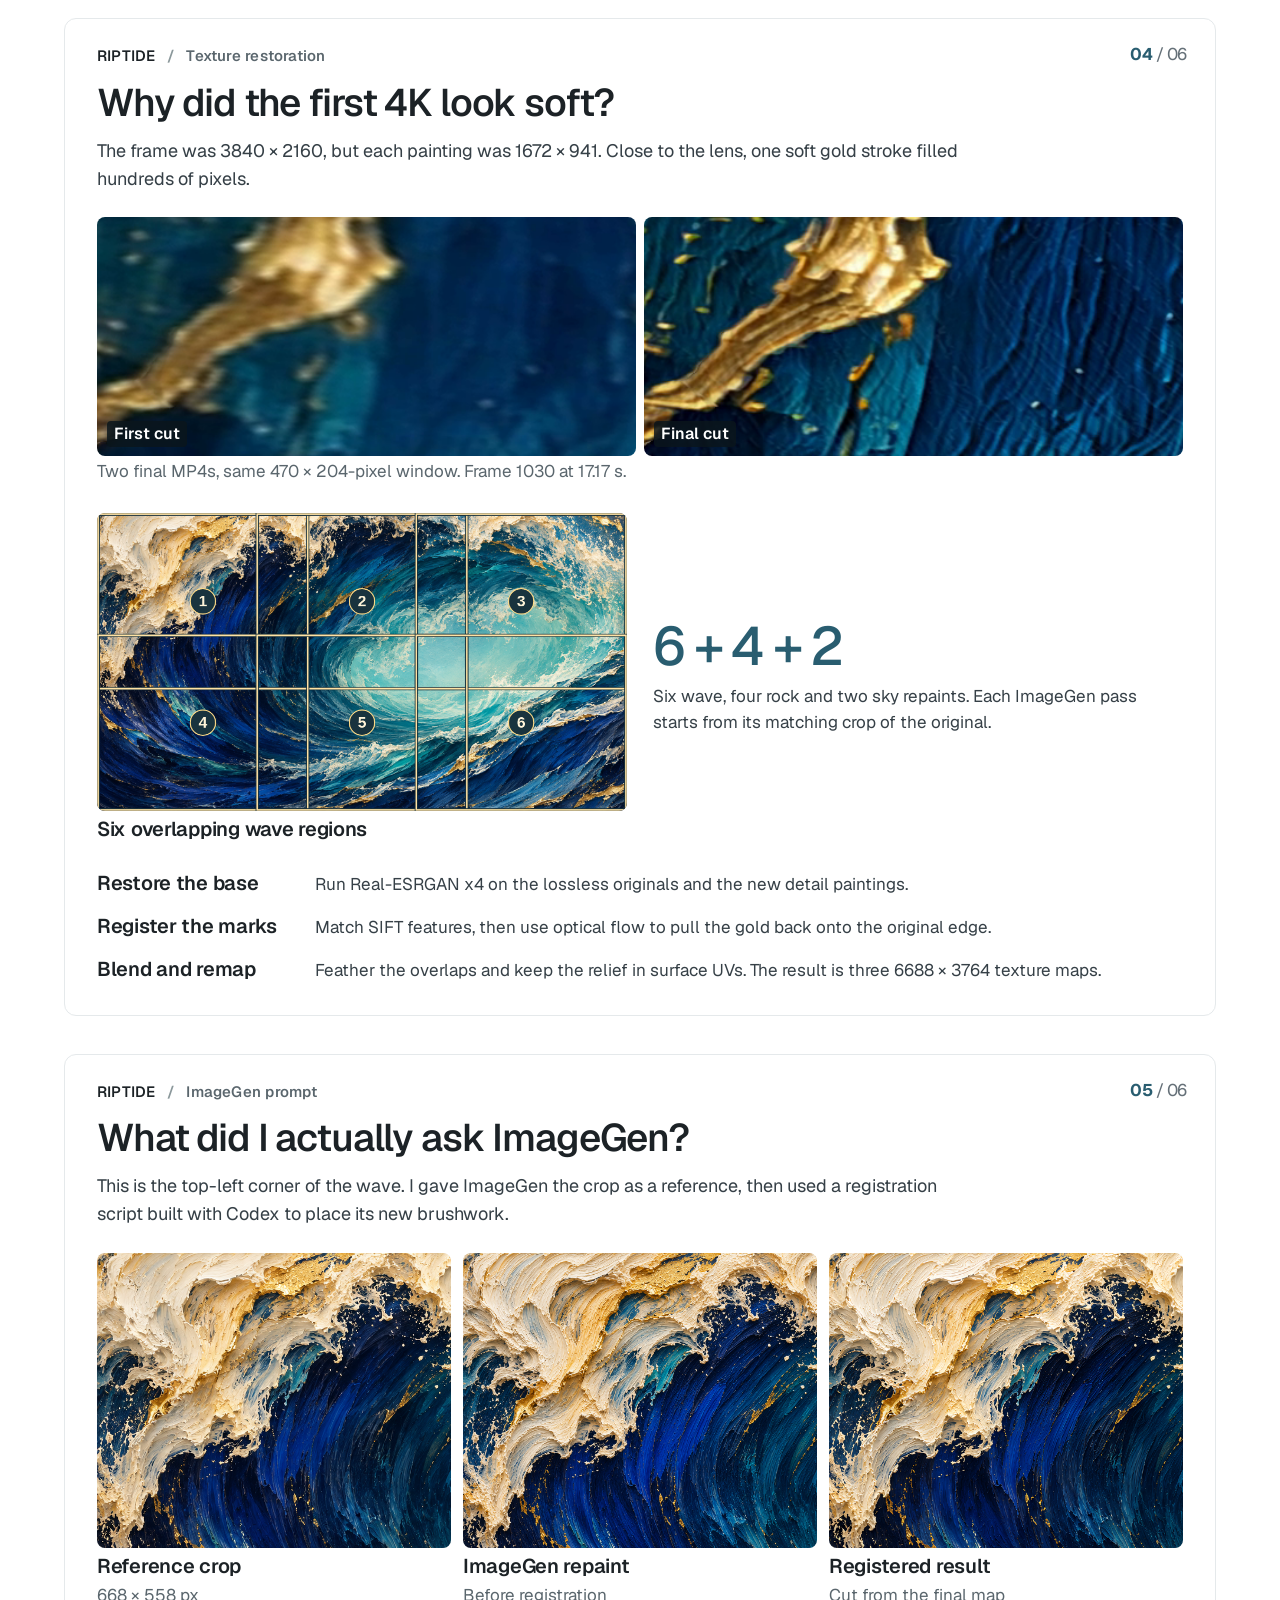
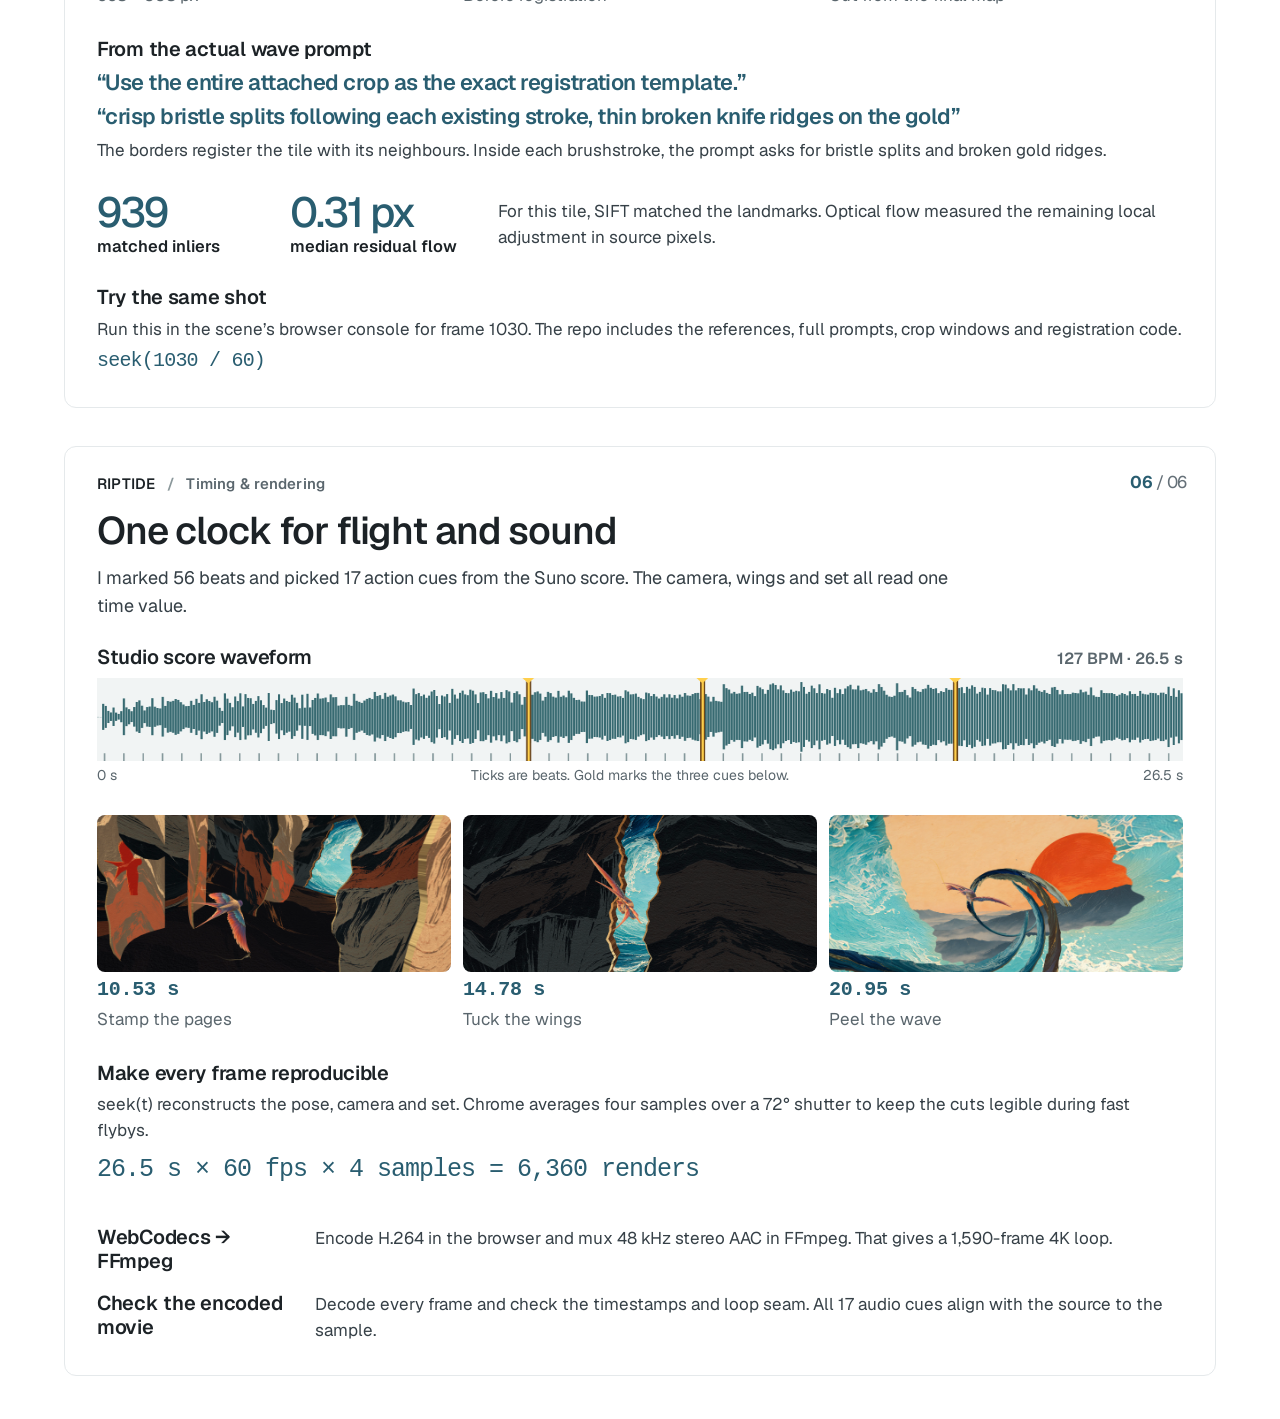
==== commit 6daac9e9: "Set the guide on white and give its type and diagrams room" ====
--- a/making-of.html
+++ b/making-of.html
@@ -1,8 +1,8 @@
 <!doctype html>
 <html lang="en"><head><meta charset="utf-8"><meta name="viewport" content="width=device-width,initial-scale=1">
 <link rel="icon" href="data:,"><meta name="author" content="Andy Woohoo"><meta name="theme-color" content="#181818"><meta name="description" content="How Andy Woohoo flew a swallow through three paintings with Codex and ImageGen. Six illustrated notes on the shaders, rig, painting prompts and 4K render."><meta property="og:title" content="Riptide — Making of"><meta property="og:image" content="https://andy-huang-szu.github.io/riptide-flight/docs/cover.jpg"><title>The Sun, Again / Riptide — Making of</title>
-<style>@font-face{font-family:Manrope;src:url(making-of-src/art/manrope.woff2) format("woff2");font-weight:200 800;font-display:swap}
-:root{--font:Manrope,"PingFang SC","Microsoft YaHei",sans-serif;--ink:#171b1d;--text:#30393c;--muted:#516166;--accent:#28666c;--paper:#fff;--mono:ui-monospace,"SFMono-Regular",Menlo,monospace}
+<style>@font-face{font-family:Geist;src:url(making-of-src/art/geist.woff2) format("woff2");font-weight:100 900;font-display:swap}
+:root{--font:Geist,"PingFang SC","Microsoft YaHei",sans-serif;--ink:#171b1d;--text:#30393c;--muted:#516166;--accent:#28666c;--paper:#fff;--mono:ui-monospace,"SFMono-Regular",Menlo,monospace}
 *{box-sizing:border-box}
 html{background:var(--paper);color:var(--ink);font:400 16px/1.4 var(--font);text-size-adjust:100%}
 body,h1,h2,p,figure,blockquote{margin:0}
@@ -47,7 +47,7 @@
 .route{display:grid;grid-template-rows:44px 243px 108px}
 .route-header{padding:13px 29px 0}
 .route h2{font-size:24px;font-weight:630;line-height:1;letter-spacing:-.05em}
-.model{overflow:hidden;width:100%;background:#f5e8d8}
+.model{overflow:hidden;width:100%;background:#fff}
 .model img{width:100%;height:100%;object-fit:cover;object-position:50% 55%}
 .stations{display:grid;grid-template-columns:repeat(4,minmax(0,1fr));gap:16px;padding:13px 29px 0}
 .station{text-align:left;align-self:start}
@@ -99,7 +99,7 @@
 .small-view figcaption>b{font-size:18px}.small-view figcaption>span{font-size:16px}
 .birdcard .math-note code{font-size:22px}
 .bird-bottom figure>img{height:145px}
-.bird-bottom figure:first-child>img{object-fit:contain;background:#f5e9d7}
+.bird-bottom figure:first-child>img{object-fit:contain;background:#fff}
 .compare-proof{text-align:left}
 .compare-proof .crops{display:grid;grid-template-columns:1fr 1fr;gap:5px;height:190px}
 .crops>div{position:relative;min-width:0;overflow:hidden}
@@ -157,10 +157,10 @@
 html.export #scroll-area{width:800px;max-width:none;overflow:visible}
 html.export .hero-motion{display:none}
 /* The original guide uses a slim chapter bar, a title, then a single stack of illustrated sections. */
-:root{--ink:#20262d;--text:#39444b;--muted:#5d6970;--accent:#28627a;--paper:#fff;--border:#dfe5e7;--canvas:#f6f8f8;--radius:8px}
+:root{--ink:#20262d;--text:#39444b;--muted:#5d6970;--accent:#28627a;--paper:#fff;--border:#dfe5e7;--canvas:#fff;--radius:8px}
 html{background:var(--canvas)}
 .page{width:100%;margin:0 auto}
-.reader{position:sticky;top:0;z-index:5;max-width:1216px;gap:16px;min-height:60px;margin:0 auto;padding:0 32px;background:#f6f8f8f5;color:var(--ink);backdrop-filter:blur(9px)}
+.reader{position:sticky;top:0;z-index:5;max-width:1216px;gap:16px;min-height:60px;margin:0 auto;padding:0 32px;background:#fffffff5;color:var(--ink);backdrop-filter:blur(9px)}
 .nav-chapters{display:flex;align-items:center;gap:18px;margin-right:auto}
 .reader :is(button,select,a):not(.wordmark){font-size:14px;line-height:1.4;font-weight:560;color:#435158;letter-spacing:0}
 .nav-chapters a:hover,.reader .actions a:hover,.reader .langs button:hover,.reader select:hover{color:var(--accent)}
@@ -226,7 +226,7 @@
 .reading .route{display:contents}
 .reading .route-header{grid-area:heading;padding:0 75px 0 0}
 .reading .route h2{font-size:30px;line-height:1.15;letter-spacing:-.035em}
-.reading .model{grid-area:model;align-self:stretch;width:100%;margin:0;position:relative;background:#f5e8d8;overflow:hidden}
+.reading .model{grid-area:model;align-self:stretch;width:100%;margin:0;position:relative;background:#fff;overflow:hidden}
 .reading .model img{position:absolute;inset:0;object-fit:contain;height:100%;width:100%}
 .reading .stations{grid-area:stations;padding:0;gap:22px}
 .reading .stack{grid-area:stack;padding:6px 0 0;gap:18px 36px;grid-template-rows:auto auto}
@@ -322,6 +322,46 @@
 .guide-facts>span{white-space:nowrap}
 .guide-facts>span+span:before{content:"·";display:inline-block;margin-right:12px;color:#71848b}
 @media(max-width:740px){.reader select{appearance:auto}.guide-facts{gap:8px}.guide-facts>span+span:before{margin-right:8px}}
+:root{--paper:#fff;--canvas:#fff;--ink:#1c2226;--text:#364047;--muted:#5a666d;--accent:#295d70;--border:#e5e9eb}
+html,body,.page,.model,.reading .model,.reading #book>article,.reading .guide-intro{background-color:white}
+.reader{background:#fffffff5}
+.guide-intro{padding-top:43px;padding-bottom:38px}
+.guide-intro h1{font-weight:560;letter-spacing:-.038em}
+.guide-intro p{font-weight:445;letter-spacing:-.015em;line-height:1.34}
+.reading #book{gap:38px}
+.reading .poster{padding:28px 32px 32px;gap:26px 24px}
+.reading .plate{padding:28px 32px 32px}
+.reading .platehead h2{font-size:clamp(30px,3vw,41px);font-weight:555;letter-spacing:-.03em;line-height:1.13;margin:15px 0 12px}
+.reading .platehead>p{font-weight:410;line-height:1.58;max-width:72ch}
+.reading .platebody{gap:29px;margin-top:24px}
+.reading .platebody .duo,.reading .bird-bottom{gap:22px}
+.reading .stations{gap:25px}
+.reading .stack{padding-top:12px;gap:24px 48px}
+.reading .station strong,.reading .stack strong,.reading .plate figcaption>b,.reading .textband>b,.reading .recipe b,.reading .pipeline>b,.reading .plothead strong,.reading .math-title>b,.reading .prompt-note>b{font-weight:590;letter-spacing:-.014em}
+.reading .plate figcaption>span,.reading .platebody p,.reading .stack p{line-height:1.53}
+.reading .recipe{gap:17px}
+.math-note,.pipeline,.prompt-note{background:#fff}
+.reading .math-note,.reading .pipeline,.reading .prompt-note{padding:0}
+.reading .math-note code,.reading .pipeline code{margin:9px 0}
+.reading .region-notes strong,.reading .registration strong{font-weight:500;letter-spacing:-.05em}
+.platehead h2{font-weight:600;letter-spacing:-.035em}
+.plate figcaption>b,.textband>b,.recipe b,.pipeline>b,.plothead strong,.math-title>b,.prompt-note>b,.stack strong{font-weight:610;letter-spacing:-.02em}
+[lang="zh-CN"] .guide-intro p,[lang="zh-CN"] .platehead h2,[lang="zh-CN"] .route h2,[lang="zh-CN"] .plate figcaption>b,[lang="zh-CN"] .stack strong{letter-spacing:0}
+[lang="zh-CN"] .reading .platehead h2,html.reading[lang="zh-CN"] .platehead h2{line-height:1.28;font-weight:540}
+.reading .model img{object-fit:contain}
+@media(max-width:740px){
+ .guide-intro{padding:26px 17px 24px}
+ .reading #book{gap:23px}
+ .reading .poster,.reading .plate{padding:20px 16px 23px}
+ .reading .poster{gap:18px}
+ .reading .platehead h2{font-size:30px;margin:14px 0 9px}
+ .reading .platebody{gap:22px;margin-top:18px}
+ .reading .platehead>p,.reading .plate figcaption>span,.reading .platebody p,.reading .stack p{line-height:1.53}
+ .reading .stations{gap:18px 16px}
+ .reading .stack{padding-top:8px;gap:18px}
+ .reading .recipe{gap:15px}
+ .reading .math-note,.reading .prompt-note,.reading .pipeline{padding:0}
+}
 </style></head>
 <body><div class="page">
 <nav class="reader" aria-label="Poster controls">
@@ -344,7 +384,7 @@
     </header>
     <section class="route" aria-labelledby="route-title">
       <div class="route-header"><h2 id="route-title" data-t="section">Inside the 3D set</h2></div>
-      <figure class="model"><img src="making-of-src/art/cutaway.webp" data-alt="modelAlt" alt="Illustrated cutaway from a torn sun print through hinged pages and an ink fissure into a curling painted wave." width="1962" height="801"></figure>
+      <figure class="model"><img src="making-of-src/art/cutaway.webp" data-alt="modelAlt" alt="Illustrated cutaway from a torn sun print through hinged pages and an ink fissure into a curling painted wave." width="1964" height="801"></figure>
       <div class="stations">
         <button class="station" data-scene="tear"><time>00.62 s</time><strong data-t="tear">Tear the sky</strong><span data-t="tearShort">Split the landscape into three sheets.</span></button>
         <button class="station" data-scene="fold"><time>10.53 s</time><strong data-t="fold">Hinge 22 pages</strong><span data-t="foldShort">Stamp four wing poses onto the paper.</span></button>
